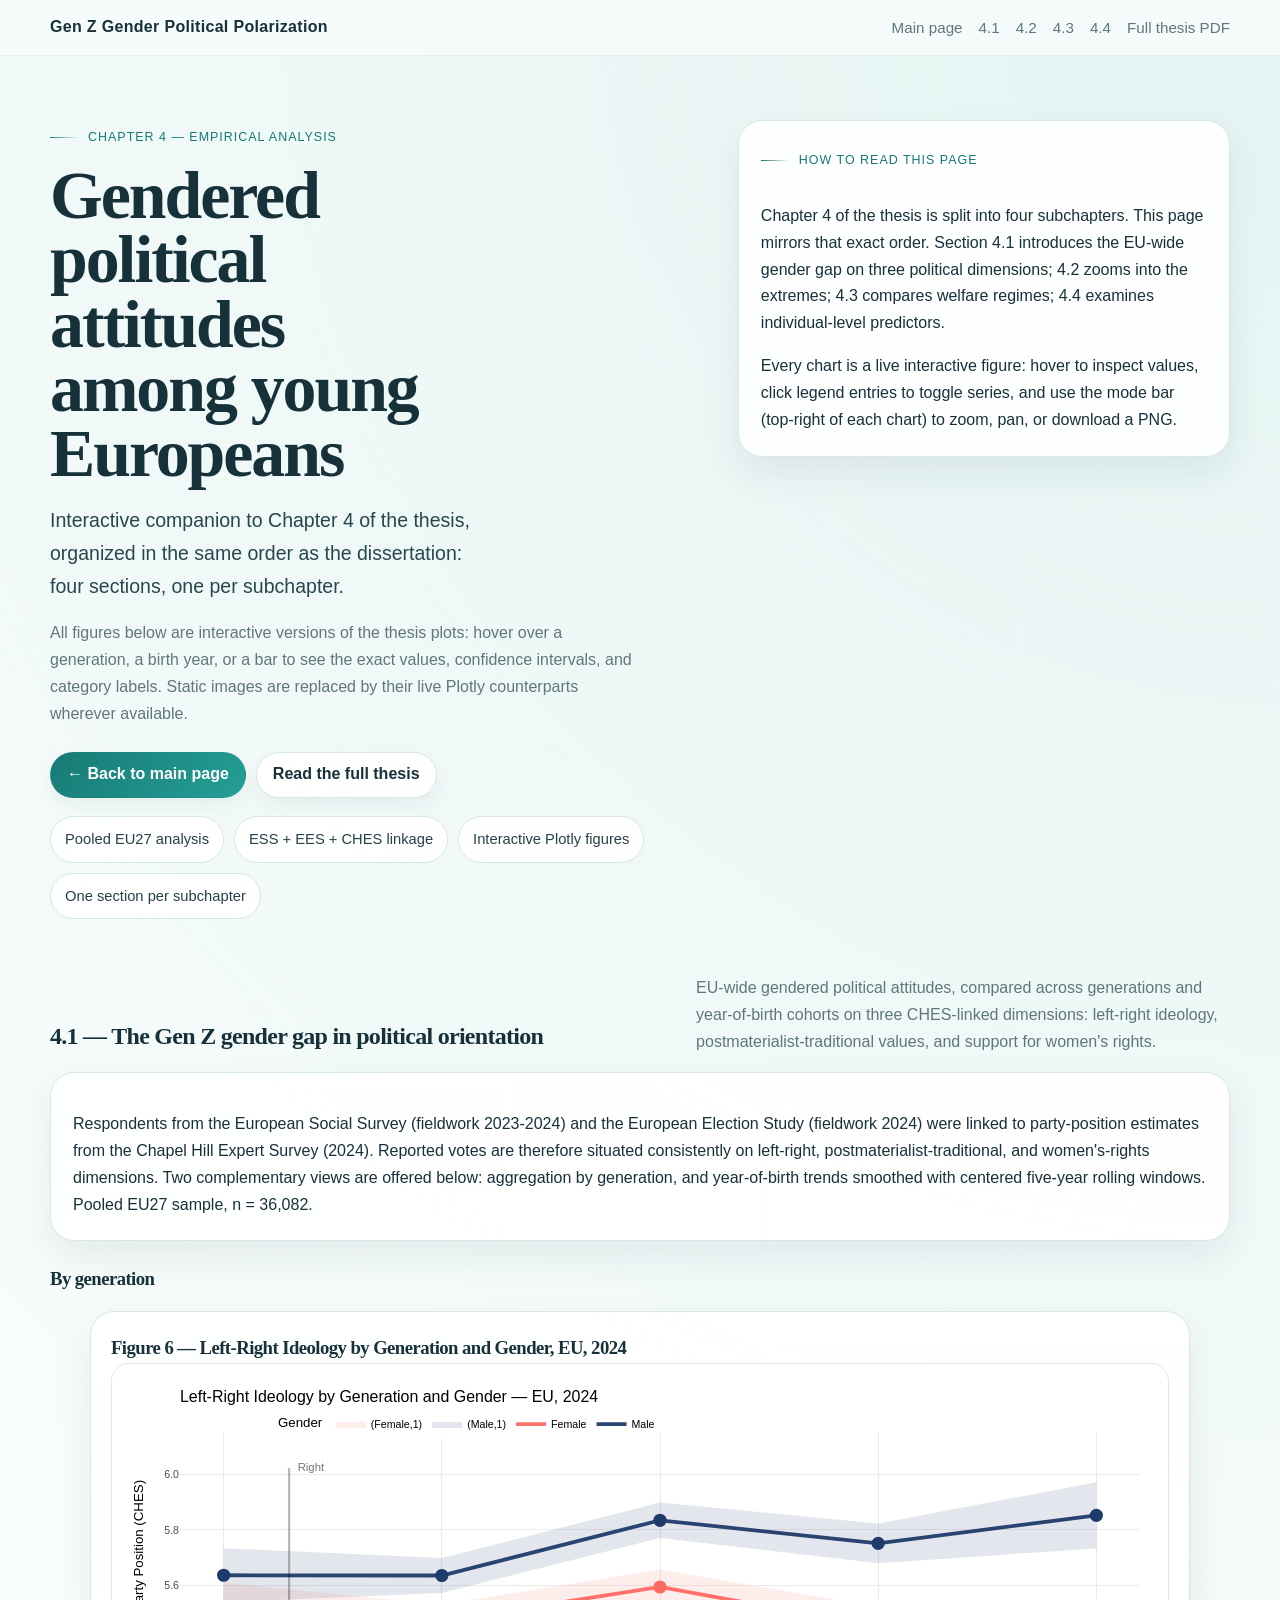
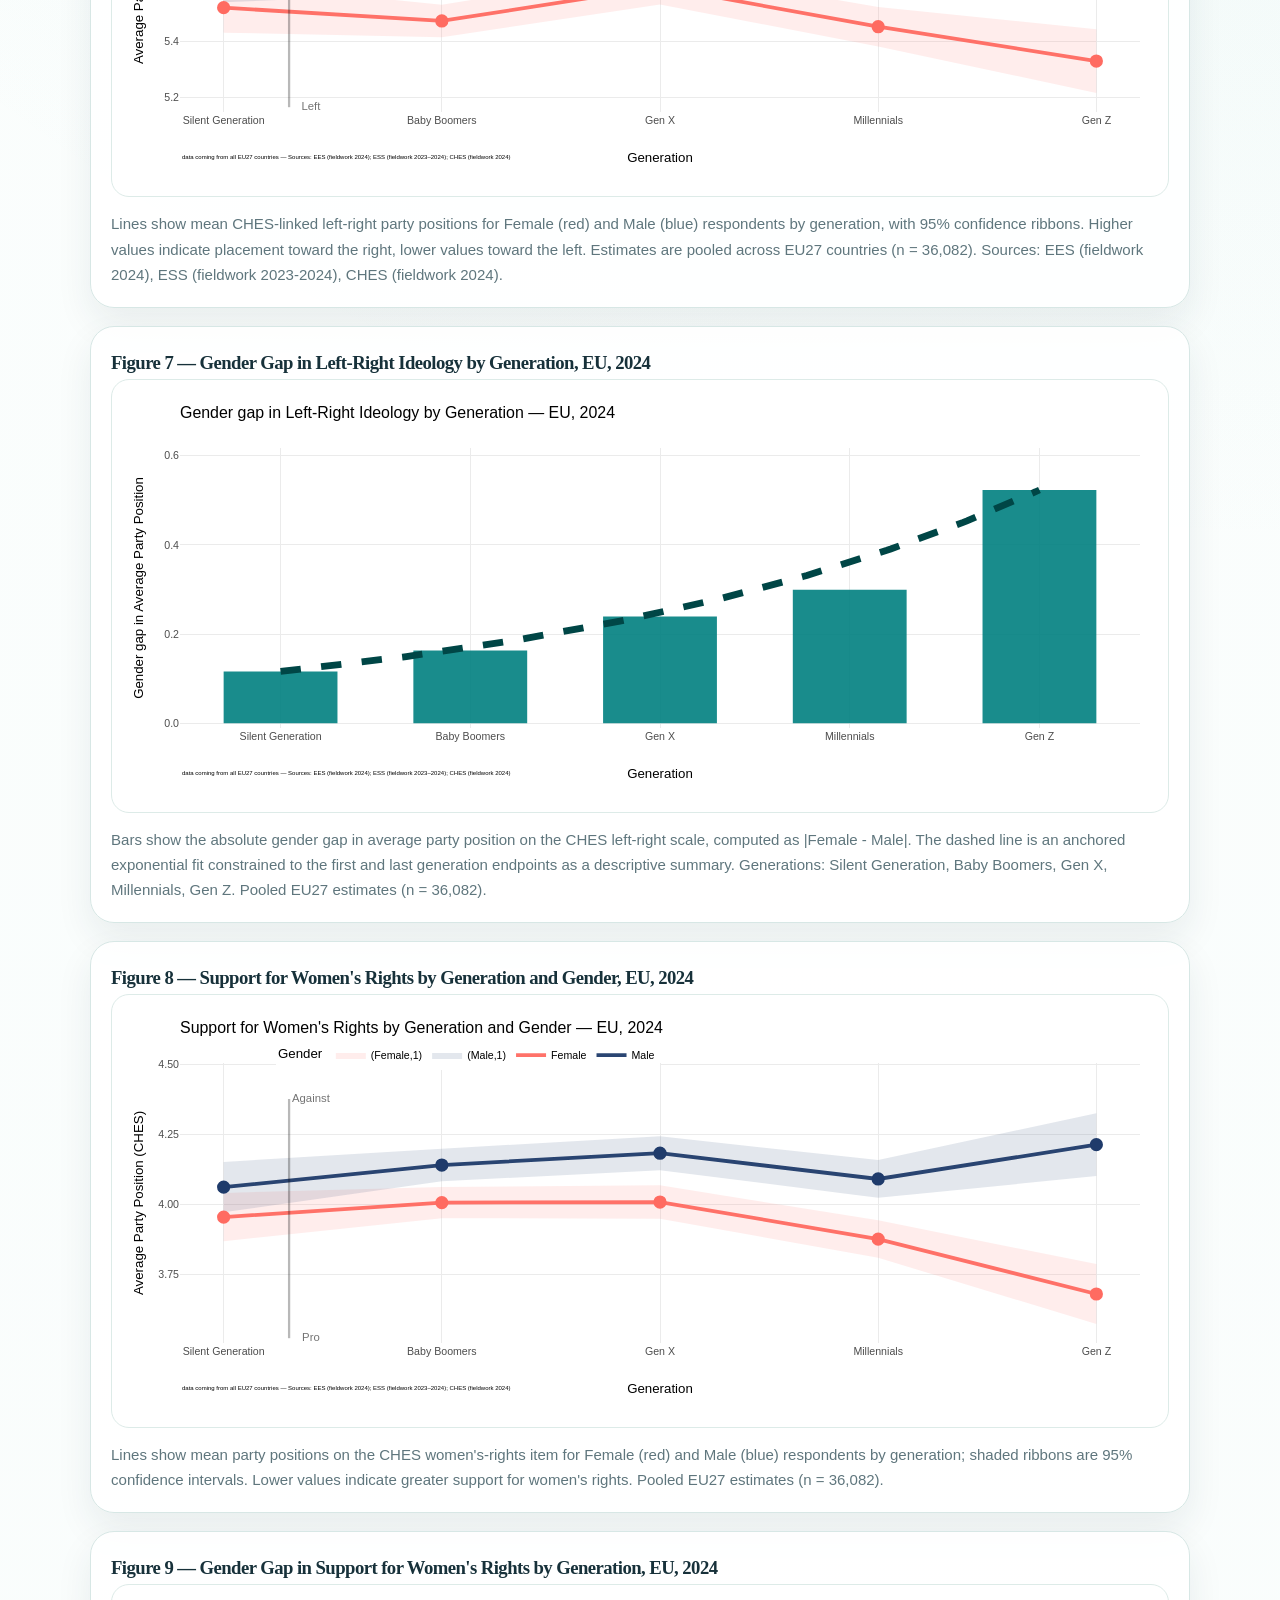
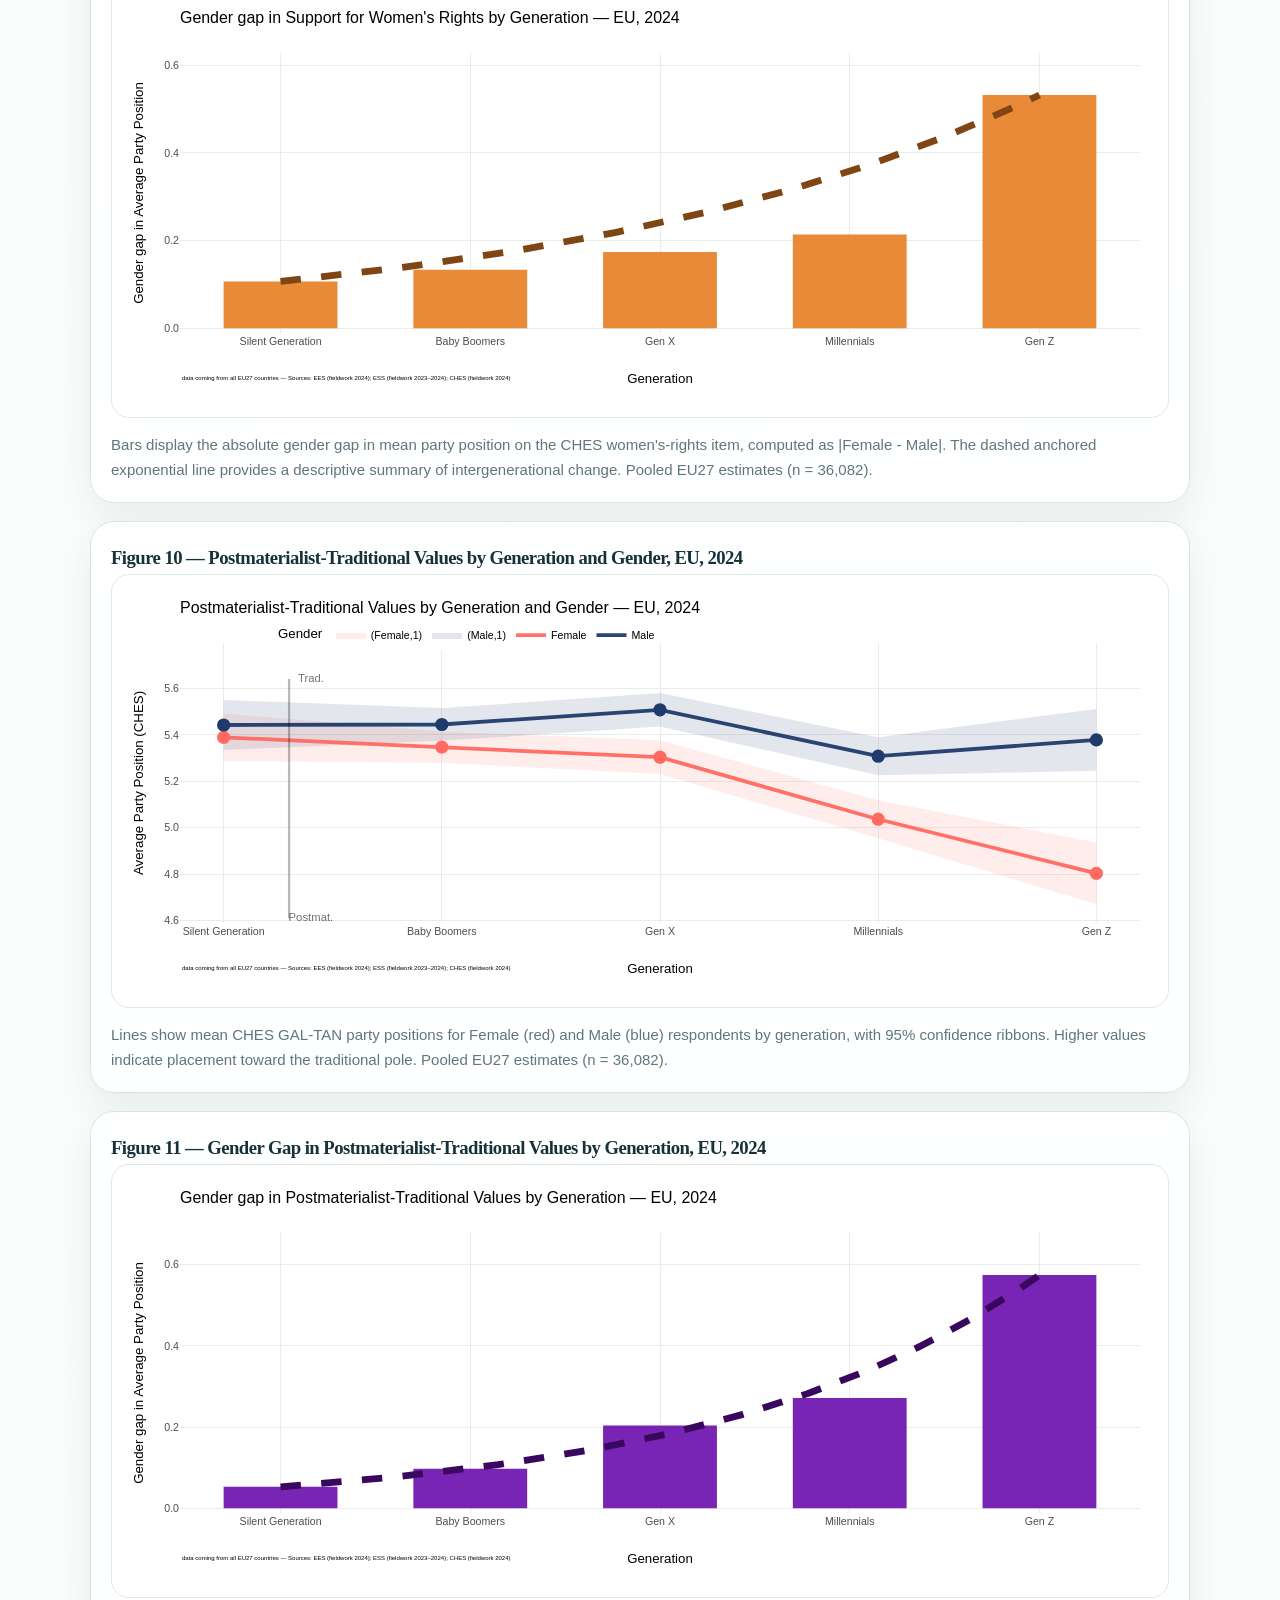
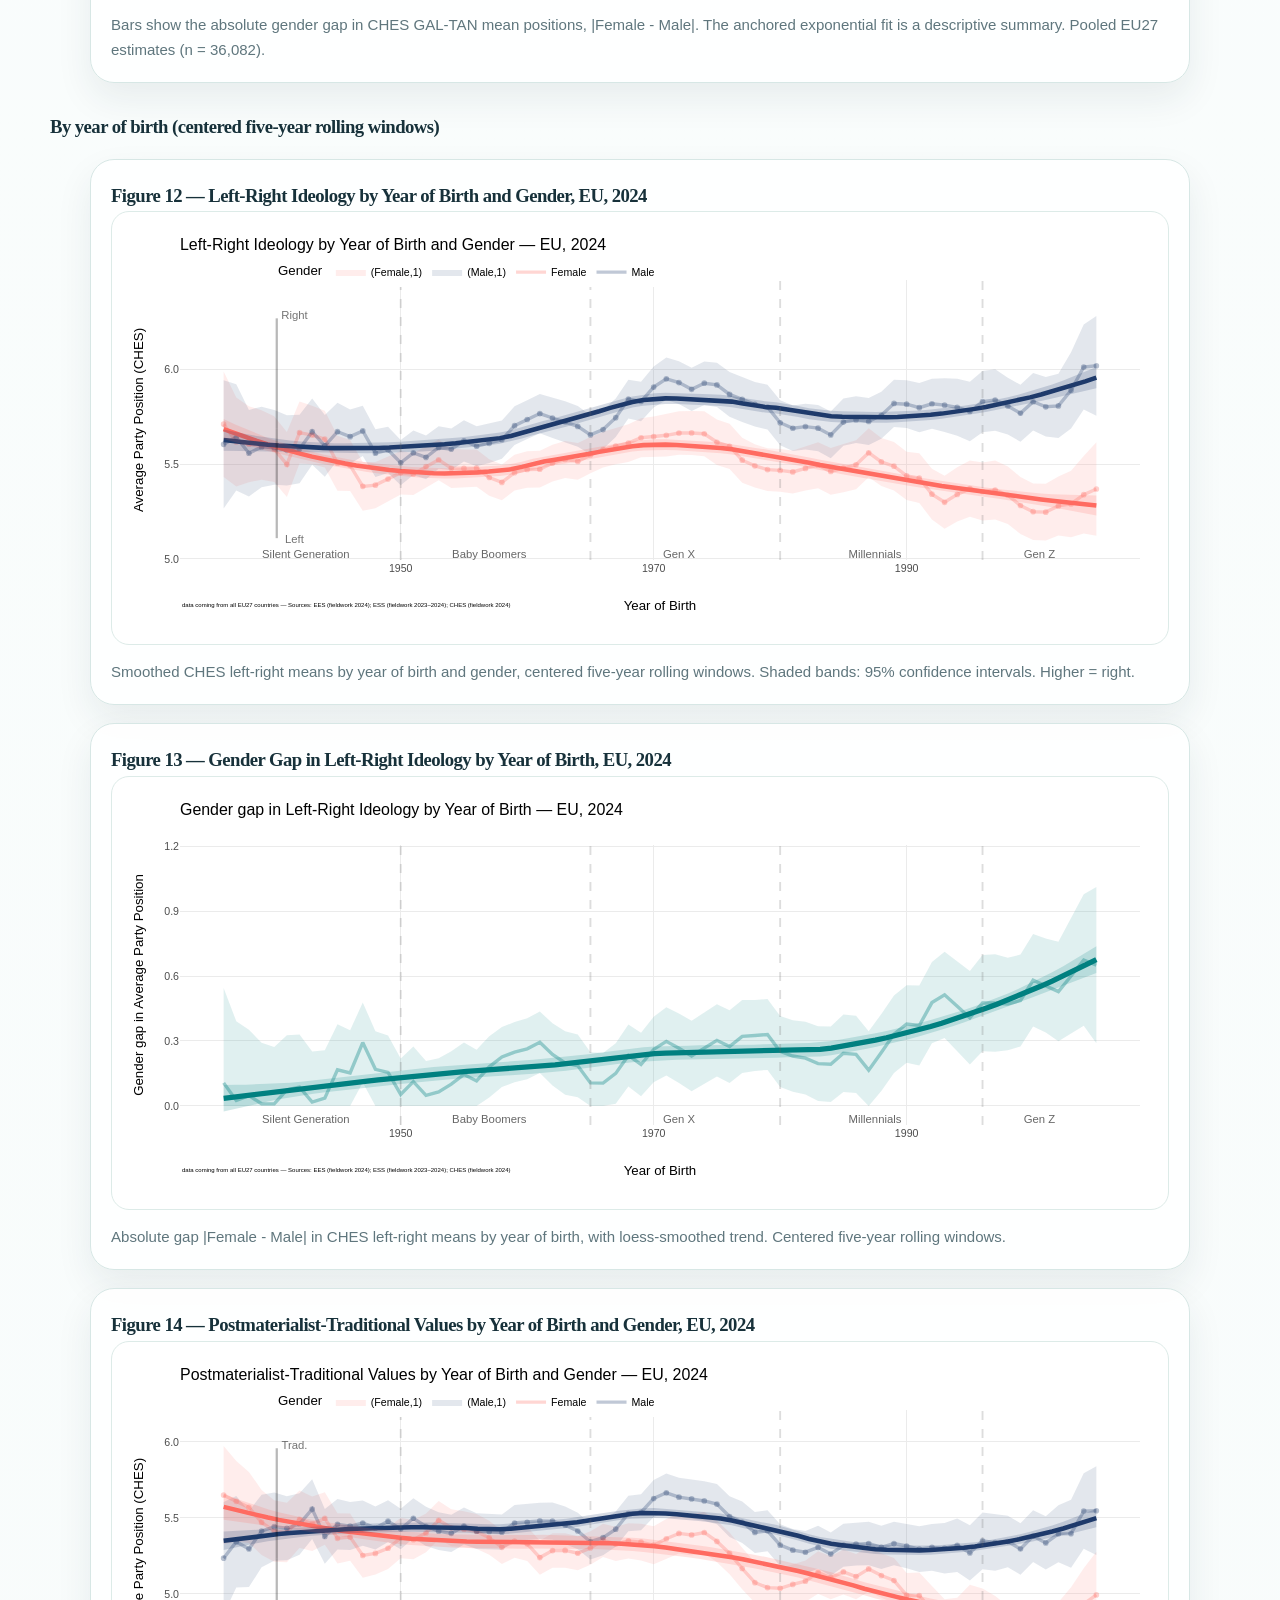
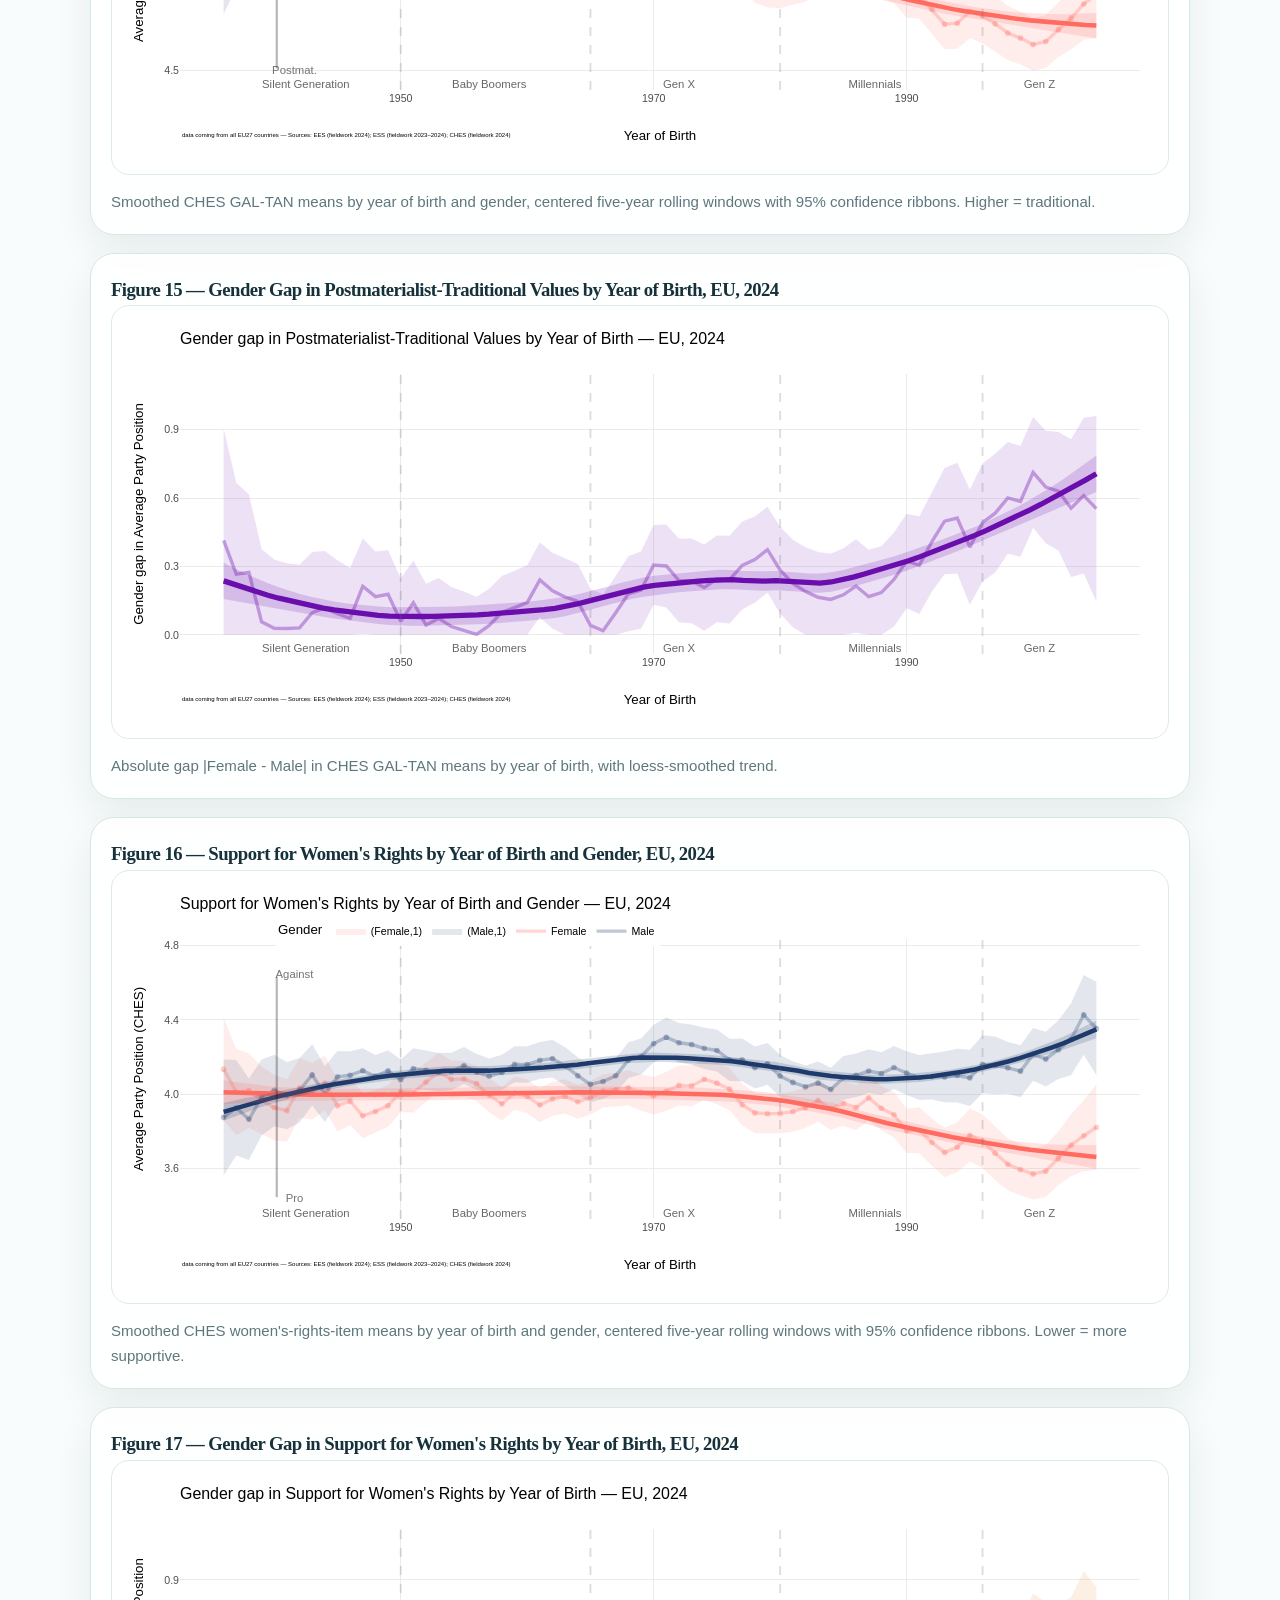
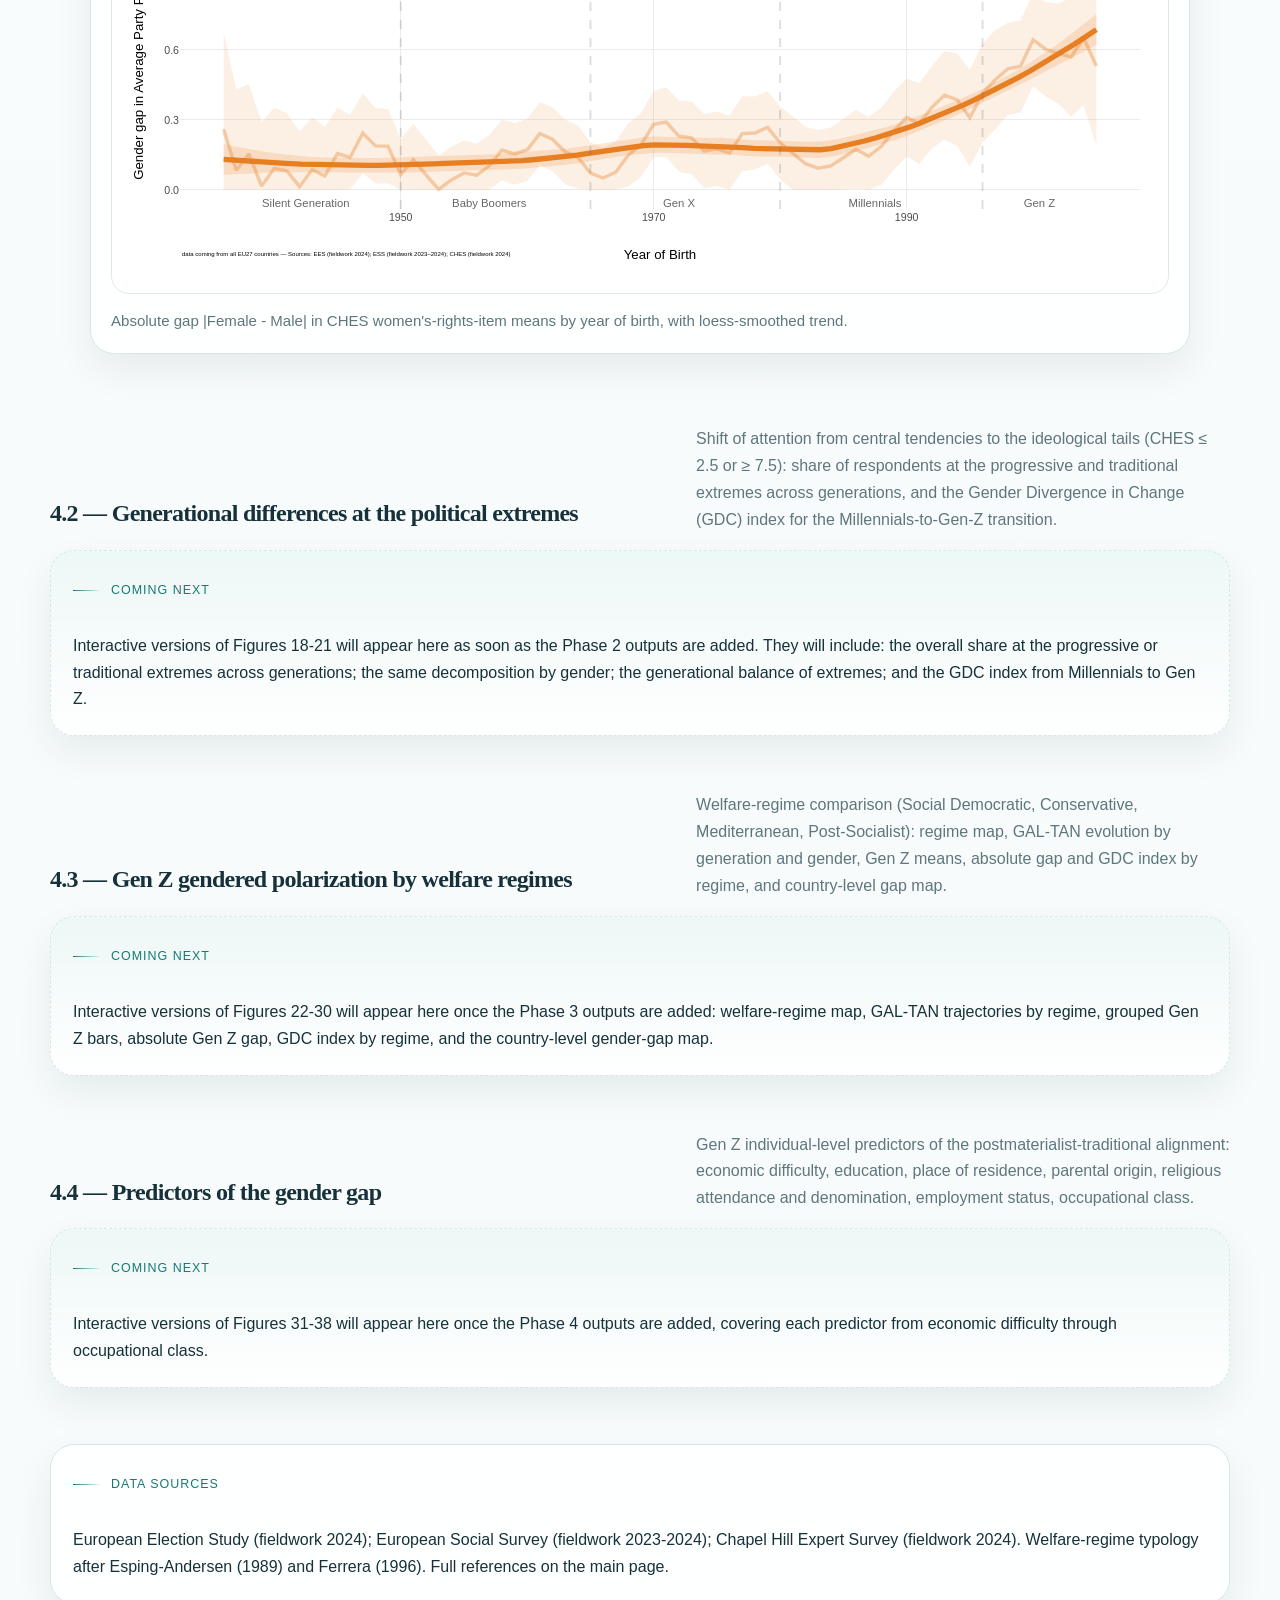
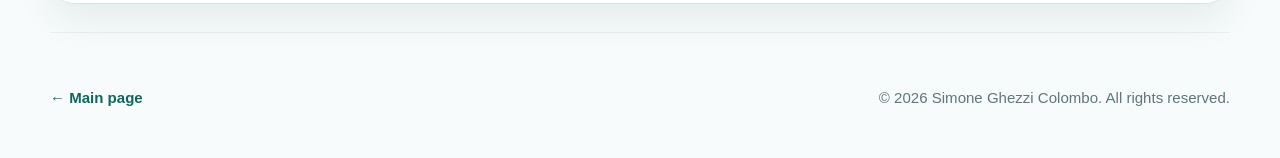
==== chapter-4.html @ 7f4efcfe "chapter-4: interactive Phase 1 (Figures 6-17) + link to main page + copyright footer Co-Authored-By:" ====
<!DOCTYPE html>
<html lang="en">
<head>
  <meta charset="UTF-8" />
  <meta name="viewport" content="width=device-width, initial-scale=1.0" />
  <title>Chapter 4 — Empirical Analysis | Gen Z Gender Political Polarization</title>
  <meta
    name="description"
    content="Chapter 4 of Simone Ghezzi Colombo's thesis: gendered political attitudes among young Europeans, with interactive figures."
  />
  <meta name="theme-color" content="#177a74" />
  <link rel="stylesheet" href="styles.css" />
</head>
<body>
  <header class="topbar">
    <div class="shell nav">
      <a class="brand" href="index.html">Gen Z Gender Political Polarization</a>
      <nav class="navlinks" aria-label="Primary">
        <a href="index.html">Main page</a>
        <a href="#sec-4-1">4.1</a>
        <a href="#sec-4-2">4.2</a>
        <a href="#sec-4-3">4.3</a>
        <a href="#sec-4-4">4.4</a>
        <a href="thesis.pdf" target="_blank" rel="noreferrer">Full thesis PDF</a>
      </nav>
    </div>
  </header>

  <main class="shell" id="top">
    <section class="hero">
      <div>
        <div class="eyebrow">Chapter 4 — Empirical analysis</div>
        <h1>Gendered political attitudes among young Europeans</h1>
        <p class="subtitle">
          Interactive companion to Chapter 4 of the thesis, organized in the same order as the dissertation: four sections, one per subchapter.
        </p>
        <p class="hero-copy">
          All figures below are interactive versions of the thesis plots: hover over a generation, a birth year, or a bar to see the exact values, confidence intervals, and category labels. Static images are replaced by their live Plotly counterparts wherever available.
        </p>
        <div class="actions">
          <a class="btn primary" href="index.html">&larr; Back to main page</a>
          <a class="btn" href="thesis.pdf" target="_blank" rel="noreferrer">Read the full thesis</a>
        </div>
        <div class="facts">
          <span class="fact">Pooled EU27 analysis</span>
          <span class="fact">ESS + EES + CHES linkage</span>
          <span class="fact">Interactive Plotly figures</span>
          <span class="fact">One section per subchapter</span>
        </div>
      </div>

      <aside class="card">
        <div class="eyebrow">How to read this page</div>
        <p>
          Chapter 4 of the thesis is split into four subchapters. This page mirrors that exact order. Section 4.1 introduces the EU-wide gender gap on three political dimensions; 4.2 zooms into the extremes; 4.3 compares welfare regimes; 4.4 examines individual-level predictors.
        </p>
        <p>
          Every chart is a live interactive figure: hover to inspect values, click legend entries to toggle series, and use the mode bar (top-right of each chart) to zoom, pan, or download a PNG.
        </p>
      </aside>
    </section>

    <!-- ========================================================= -->
    <!-- 4.1 The Gen Z gender gap in political orientation           -->
    <!-- ========================================================= -->
    <section id="sec-4-1">
      <div class="section-head">
        <h2>4.1 — The Gen Z gender gap in political orientation</h2>
        <p>
          EU-wide gendered political attitudes, compared across generations and year-of-birth cohorts on three CHES-linked dimensions: left-right ideology, postmaterialist-traditional values, and support for women's rights.
        </p>
      </div>

      <article class="card" style="margin-bottom: 18px;">
        <p>
          Respondents from the European Social Survey (fieldwork 2023-2024) and the European Election Study (fieldwork 2024) were linked to party-position estimates from the Chapel Hill Expert Survey (2024). Reported votes are therefore situated consistently on left-right, postmaterialist-traditional, and women's-rights dimensions. Two complementary views are offered below: aggregation by generation, and year-of-birth trends smoothed with centered five-year rolling windows. Pooled EU27 sample, n = 36,082.
        </p>
      </article>

      <h3 style="margin: 22px 0 10px;">By generation</h3>

      <figure class="figure-card">
        <h3>Figure 6 — Left-Right Ideology by Generation and Gender, EU, 2024</h3>
        <div class="figure-frame plot-frame" data-interactive data-src="data/interactive/phase1/fig06_lr_by_generation_gender.json">
          <div class="plot-target" role="img" aria-label="Left-Right ideology by generation and gender, EU 2024"></div>
          <div class="plot-status">Preparing interactive chart...</div>
        </div>
        <figcaption class="figure-caption">
          Lines show mean CHES-linked left-right party positions for Female (red) and Male (blue) respondents by generation, with 95% confidence ribbons. Higher values indicate placement toward the right, lower values toward the left. Estimates are pooled across EU27 countries (n = 36,082). Sources: EES (fieldwork 2024), ESS (fieldwork 2023-2024), CHES (fieldwork 2024).
        </figcaption>
      </figure>

      <figure class="figure-card" style="margin-top: 18px;">
        <h3>Figure 7 — Gender Gap in Left-Right Ideology by Generation, EU, 2024</h3>
        <div class="figure-frame plot-frame" data-interactive data-src="data/interactive/phase1/fig07_gap_lr_by_generation.json">
          <div class="plot-target" role="img" aria-label="Absolute gender gap in left-right ideology by generation, EU 2024"></div>
          <div class="plot-status">Preparing interactive chart...</div>
        </div>
        <figcaption class="figure-caption">
          Bars show the absolute gender gap in average party position on the CHES left-right scale, computed as |Female - Male|. The dashed line is an anchored exponential fit constrained to the first and last generation endpoints as a descriptive summary. Generations: Silent Generation, Baby Boomers, Gen X, Millennials, Gen Z. Pooled EU27 estimates (n = 36,082).
        </figcaption>
      </figure>

      <figure class="figure-card" style="margin-top: 18px;">
        <h3>Figure 8 — Support for Women's Rights by Generation and Gender, EU, 2024</h3>
        <div class="figure-frame plot-frame" data-interactive data-src="data/interactive/phase1/fig08_wr_by_generation_gender.json">
          <div class="plot-target" role="img" aria-label="Support for women's rights by generation and gender, EU 2024"></div>
          <div class="plot-status">Preparing interactive chart...</div>
        </div>
        <figcaption class="figure-caption">
          Lines show mean party positions on the CHES women's-rights item for Female (red) and Male (blue) respondents by generation; shaded ribbons are 95% confidence intervals. Lower values indicate greater support for women's rights. Pooled EU27 estimates (n = 36,082).
        </figcaption>
      </figure>

      <figure class="figure-card" style="margin-top: 18px;">
        <h3>Figure 9 — Gender Gap in Support for Women's Rights by Generation, EU, 2024</h3>
        <div class="figure-frame plot-frame" data-interactive data-src="data/interactive/phase1/fig09_gap_wr_by_generation.json">
          <div class="plot-target" role="img" aria-label="Absolute gender gap in support for women's rights by generation, EU 2024"></div>
          <div class="plot-status">Preparing interactive chart...</div>
        </div>
        <figcaption class="figure-caption">
          Bars display the absolute gender gap in mean party position on the CHES women's-rights item, computed as |Female - Male|. The dashed anchored exponential line provides a descriptive summary of intergenerational change. Pooled EU27 estimates (n = 36,082).
        </figcaption>
      </figure>

      <figure class="figure-card" style="margin-top: 18px;">
        <h3>Figure 10 — Postmaterialist-Traditional Values by Generation and Gender, EU, 2024</h3>
        <div class="figure-frame plot-frame" data-interactive data-src="data/interactive/phase1/fig10_galtan_by_generation_gender.json">
          <div class="plot-target" role="img" aria-label="Postmaterialist-traditional values by generation and gender, EU 2024"></div>
          <div class="plot-status">Preparing interactive chart...</div>
        </div>
        <figcaption class="figure-caption">
          Lines show mean CHES GAL-TAN party positions for Female (red) and Male (blue) respondents by generation, with 95% confidence ribbons. Higher values indicate placement toward the traditional pole. Pooled EU27 estimates (n = 36,082).
        </figcaption>
      </figure>

      <figure class="figure-card" style="margin-top: 18px;">
        <h3>Figure 11 — Gender Gap in Postmaterialist-Traditional Values by Generation, EU, 2024</h3>
        <div class="figure-frame plot-frame" data-interactive data-src="data/interactive/phase1/fig11_gap_galtan_by_generation.json">
          <div class="plot-target" role="img" aria-label="Absolute gender gap in postmaterialist-traditional values by generation, EU 2024"></div>
          <div class="plot-status">Preparing interactive chart...</div>
        </div>
        <figcaption class="figure-caption">
          Bars show the absolute gender gap in CHES GAL-TAN mean positions, |Female - Male|. The anchored exponential fit is a descriptive summary. Pooled EU27 estimates (n = 36,082).
        </figcaption>
      </figure>

      <h3 style="margin: 28px 0 10px;">By year of birth (centered five-year rolling windows)</h3>

      <figure class="figure-card">
        <h3>Figure 12 — Left-Right Ideology by Year of Birth and Gender, EU, 2024</h3>
        <div class="figure-frame plot-frame" data-interactive data-src="data/interactive/phase1/fig12_lr_by_year_gender.json">
          <div class="plot-target" role="img" aria-label="Left-right ideology by year of birth and gender, EU 2024"></div>
          <div class="plot-status">Preparing interactive chart...</div>
        </div>
        <figcaption class="figure-caption">
          Smoothed CHES left-right means by year of birth and gender, centered five-year rolling windows. Shaded bands: 95% confidence intervals. Higher = right.
        </figcaption>
      </figure>

      <figure class="figure-card" style="margin-top: 18px;">
        <h3>Figure 13 — Gender Gap in Left-Right Ideology by Year of Birth, EU, 2024</h3>
        <div class="figure-frame plot-frame" data-interactive data-src="data/interactive/phase1/fig13_gap_lr_by_year.json">
          <div class="plot-target" role="img" aria-label="Absolute gender gap in left-right ideology by year of birth, EU 2024"></div>
          <div class="plot-status">Preparing interactive chart...</div>
        </div>
        <figcaption class="figure-caption">
          Absolute gap |Female - Male| in CHES left-right means by year of birth, with loess-smoothed trend. Centered five-year rolling windows.
        </figcaption>
      </figure>

      <figure class="figure-card" style="margin-top: 18px;">
        <h3>Figure 14 — Postmaterialist-Traditional Values by Year of Birth and Gender, EU, 2024</h3>
        <div class="figure-frame plot-frame" data-interactive data-src="data/interactive/phase1/fig14_galtan_by_year_gender.json">
          <div class="plot-target" role="img" aria-label="Postmaterialist-traditional values by year of birth and gender, EU 2024"></div>
          <div class="plot-status">Preparing interactive chart...</div>
        </div>
        <figcaption class="figure-caption">
          Smoothed CHES GAL-TAN means by year of birth and gender, centered five-year rolling windows with 95% confidence ribbons. Higher = traditional.
        </figcaption>
      </figure>

      <figure class="figure-card" style="margin-top: 18px;">
        <h3>Figure 15 — Gender Gap in Postmaterialist-Traditional Values by Year of Birth, EU, 2024</h3>
        <div class="figure-frame plot-frame" data-interactive data-src="data/interactive/phase1/fig15_gap_galtan_by_year.json">
          <div class="plot-target" role="img" aria-label="Absolute gender gap in postmaterialist-traditional values by year of birth, EU 2024"></div>
          <div class="plot-status">Preparing interactive chart...</div>
        </div>
        <figcaption class="figure-caption">
          Absolute gap |Female - Male| in CHES GAL-TAN means by year of birth, with loess-smoothed trend.
        </figcaption>
      </figure>

      <figure class="figure-card" style="margin-top: 18px;">
        <h3>Figure 16 — Support for Women's Rights by Year of Birth and Gender, EU, 2024</h3>
        <div class="figure-frame plot-frame" data-interactive data-src="data/interactive/phase1/fig16_wr_by_year_gender.json">
          <div class="plot-target" role="img" aria-label="Support for women's rights by year of birth and gender, EU 2024"></div>
          <div class="plot-status">Preparing interactive chart...</div>
        </div>
        <figcaption class="figure-caption">
          Smoothed CHES women's-rights-item means by year of birth and gender, centered five-year rolling windows with 95% confidence ribbons. Lower = more supportive.
        </figcaption>
      </figure>

      <figure class="figure-card" style="margin-top: 18px;">
        <h3>Figure 17 — Gender Gap in Support for Women's Rights by Year of Birth, EU, 2024</h3>
        <div class="figure-frame plot-frame" data-interactive data-src="data/interactive/phase1/fig17_gap_wr_by_year.json">
          <div class="plot-target" role="img" aria-label="Absolute gender gap in support for women's rights by year of birth, EU 2024"></div>
          <div class="plot-status">Preparing interactive chart...</div>
        </div>
        <figcaption class="figure-caption">
          Absolute gap |Female - Male| in CHES women's-rights-item means by year of birth, with loess-smoothed trend.
        </figcaption>
      </figure>
    </section>

    <!-- ========================================================= -->
    <!-- 4.2 Generational differences at the political extremes      -->
    <!-- ========================================================= -->
    <section id="sec-4-2">
      <div class="section-head">
        <h2>4.2 — Generational differences at the political extremes</h2>
        <p>
          Shift of attention from central tendencies to the ideological tails (CHES &le; 2.5 or &ge; 7.5): share of respondents at the progressive and traditional extremes across generations, and the Gender Divergence in Change (GDC) index for the Millennials-to-Gen-Z transition.
        </p>
      </div>
      <article class="card placeholder-card">
        <div class="eyebrow">Coming next</div>
        <p>
          Interactive versions of Figures 18-21 will appear here as soon as the Phase 2 outputs are added. They will include: the overall share at the progressive or traditional extremes across generations; the same decomposition by gender; the generational balance of extremes; and the GDC index from Millennials to Gen Z.
        </p>
      </article>
    </section>

    <!-- ========================================================= -->
    <!-- 4.3 Gen Z gendered polarization by welfare regimes           -->
    <!-- ========================================================= -->
    <section id="sec-4-3">
      <div class="section-head">
        <h2>4.3 — Gen Z gendered polarization by welfare regimes</h2>
        <p>
          Welfare-regime comparison (Social Democratic, Conservative, Mediterranean, Post-Socialist): regime map, GAL-TAN evolution by generation and gender, Gen Z means, absolute gap and GDC index by regime, and country-level gap map.
        </p>
      </div>
      <article class="card placeholder-card">
        <div class="eyebrow">Coming next</div>
        <p>
          Interactive versions of Figures 22-30 will appear here once the Phase 3 outputs are added: welfare-regime map, GAL-TAN trajectories by regime, grouped Gen Z bars, absolute Gen Z gap, GDC index by regime, and the country-level gender-gap map.
        </p>
      </article>
    </section>

    <!-- ========================================================= -->
    <!-- 4.4 Predictors of the gender gap                             -->
    <!-- ========================================================= -->
    <section id="sec-4-4">
      <div class="section-head">
        <h2>4.4 — Predictors of the gender gap</h2>
        <p>
          Gen Z individual-level predictors of the postmaterialist-traditional alignment: economic difficulty, education, place of residence, parental origin, religious attendance and denomination, employment status, occupational class.
        </p>
      </div>
      <article class="card placeholder-card">
        <div class="eyebrow">Coming next</div>
        <p>
          Interactive versions of Figures 31-38 will appear here once the Phase 4 outputs are added, covering each predictor from economic difficulty through occupational class.
        </p>
      </article>
    </section>

    <section class="card" style="margin: 28px 0;">
      <div class="eyebrow">Data sources</div>
      <p>
        European Election Study (fieldwork 2024); European Social Survey (fieldwork 2023-2024); Chapel Hill Expert Survey (fieldwork 2024). Welfare-regime typology after Esping-Andersen (1989) and Ferrera (1996). Full references on the <a href="index.html#references">main page</a>.
      </p>
    </section>
  </main>

  <footer class="shell foot">
    <div class="foot-row">
      <a href="index.html" class="foot-link">&larr; Main page</a>
      <span class="copyright">&copy; <span id="foot-year">2025</span> Simone Ghezzi Colombo. All rights reserved.</span>
    </div>
  </footer>

  <script>
    document.getElementById("foot-year").textContent = new Date().getFullYear();
  </script>
  <script src="js/interactive.js"></script>
</body>
</html>
---- styles.css ----
:root {
  --bg: #f7fbfb;
  --surface: rgba(255, 255, 255, 0.92);
  --surface-soft: #eef7f6;
  --text: #17313a;
  --muted: #5f767d;
  --line: #d7e7e5;
  --teal: #177a74;
  --teal-strong: #11655f;
  --teal-soft: #dff3f0;
  --shadow: 0 16px 36px rgba(23, 49, 58, 0.08);
  --radius: 24px;
  --max: 1180px;
}

* {
  box-sizing: border-box;
}

html {
  scroll-behavior: smooth;
}

body {
  margin: 0;
  font-family: "Aptos", "Segoe UI", "Helvetica Neue", Arial, sans-serif;
  color: var(--text);
  line-height: 1.68;
  background:
    radial-gradient(circle at top right, rgba(58, 169, 162, 0.12), transparent 22%),
    linear-gradient(180deg, #fbfefd 0%, #f7fbfb 100%);
}

a {
  color: inherit;
  text-decoration: none;
}

img {
  display: block;
  max-width: 100%;
}

button {
  font: inherit;
}

.shell {
  width: min(var(--max), calc(100% - 28px));
  margin: 0 auto;
}

.topbar {
  position: sticky;
  top: 0;
  z-index: 20;
  background: rgba(247, 251, 251, 0.9);
  backdrop-filter: blur(14px);
  border-bottom: 1px solid rgba(23, 49, 58, 0.06);
}

.nav {
  display: flex;
  justify-content: space-between;
  align-items: center;
  gap: 18px;
  padding: 14px 0;
}

.brand {
  font-weight: 700;
  letter-spacing: 0.02em;
}

.navlinks {
  display: flex;
  flex-wrap: wrap;
  gap: 16px;
  color: var(--muted);
  font-size: 0.95rem;
}

.navlinks a:hover {
  color: var(--teal);
}

.hero {
  padding: 64px 0 28px;
  display: grid;
  grid-template-columns: minmax(0, 1.15fr) minmax(300px, 0.85fr);
  gap: 22px;
  align-items: start;
}

.eyebrow {
  display: inline-flex;
  align-items: center;
  gap: 10px;
  font-size: 0.78rem;
  letter-spacing: 0.08em;
  text-transform: uppercase;
  color: var(--teal);
  margin-bottom: 16px;
}

.eyebrow::before {
  content: "";
  width: 28px;
  height: 1px;
  background: linear-gradient(90deg, var(--teal), transparent);
}

h1,
h2,
h3 {
  margin: 0;
  font-family: "Iowan Old Style", "Palatino Linotype", "Book Antiqua", Palatino, Georgia, serif;
  letter-spacing: -0.03em;
}

h1 {
  font-size: clamp(2.7rem, 5.3vw, 4.8rem);
  line-height: 0.95;
  max-width: 11ch;
}

.subtitle {
  margin: 18px 0 0;
  max-width: 40ch;
  font-size: clamp(1.06rem, 1.9vw, 1.22rem);
  color: #27464d;
}

.hero-copy {
  margin-top: 18px;
  max-width: 66ch;
  color: var(--muted);
}

.actions,
.facts,
.regime-controls {
  display: flex;
  flex-wrap: wrap;
  gap: 10px;
}

.actions {
  margin-top: 24px;
}

.btn,
.fact,
.regime-button {
  border-radius: 999px;
  border: 1px solid var(--line);
  background: rgba(255, 255, 255, 0.92);
}

.btn {
  display: inline-flex;
  align-items: center;
  min-height: 46px;
  padding: 0 16px;
  font-weight: 600;
  box-shadow: 0 8px 18px rgba(23, 49, 58, 0.05);
}

.btn:hover {
  color: var(--teal);
  border-color: #b7d7d2;
}

.btn.primary {
  background: linear-gradient(135deg, var(--teal) 0%, #249f97 100%);
  border-color: transparent;
  color: #ffffff;
}

.btn.primary:hover {
  color: #ffffff;
}

.facts {
  margin-top: 18px;
}

.fact {
  padding: 10px 14px;
  color: #254249;
  font-size: 0.92rem;
}

.card,
.figure-card {
  border-radius: var(--radius);
  border: 1px solid var(--line);
  background: var(--surface);
  box-shadow: var(--shadow);
}

.card {
  padding: 22px;
}

.card p:last-child {
  margin-bottom: 0;
}

.lead-grid,
.two-col,
.figure-grid {
  display: grid;
  gap: 18px;
}

.lead-grid {
  grid-template-columns: minmax(0, 1.1fr) minmax(280px, 0.9fr);
}

main section {
  padding: 28px 0;
}

.section-head {
  display: flex;
  justify-content: space-between;
  gap: 18px;
  align-items: end;
  margin-bottom: 16px;
}

.section-head p {
  margin: 0;
  max-width: 60ch;
  color: var(--muted);
}

.takeaways {
  display: grid;
  grid-template-columns: repeat(3, minmax(0, 1fr));
  gap: 14px;
}

.takeaway {
  padding: 18px;
  border-radius: 20px;
  border: 1px solid var(--line);
  background: linear-gradient(180deg, #ffffff 0%, #f5fbfa 100%);
}

.takeaway strong {
  display: block;
  margin-bottom: 6px;
}

.regime-toolbar {
  padding: 16px 18px;
}

.toolbar-top {
  display: flex;
  justify-content: space-between;
  gap: 12px;
  align-items: center;
  flex-wrap: wrap;
  margin-bottom: 14px;
}

.toolbar-copy {
  color: var(--muted);
  font-size: 0.96rem;
}

.regime-button {
  padding: 10px 14px;
  color: #254249;
  font-weight: 600;
  cursor: pointer;
}

.regime-button.active {
  color: #ffffff;
  border-color: transparent;
  background: linear-gradient(135deg, var(--teal) 0%, #249f97 100%);
  box-shadow: 0 10px 20px rgba(23, 122, 116, 0.16);
}

.figure-grid {
  grid-template-columns: minmax(0, 1.12fr) minmax(280px, 0.88fr);
}

.figure-card {
  padding: 20px;
}

.figure-frame {
  overflow: hidden;
  border-radius: 18px;
  border: 1px solid #ddebe8;
  background: #ffffff;
}

.figure-frame img {
  width: 100%;
}

.figure-caption {
  margin-top: 14px;
  color: var(--muted);
  font-size: 0.94rem;
}

.figure-comment {
  margin-top: 10px;
  padding-top: 12px;
  border-top: 1px solid #e3efec;
  color: #315057;
}

.metrics {
  display: grid;
  grid-template-columns: repeat(2, minmax(0, 1fr));
  gap: 10px;
}

.metric {
  padding: 14px;
  border-radius: 18px;
  border: 1px solid var(--line);
  background: linear-gradient(180deg, #ffffff 0%, #f7fbfb 100%);
}

.metric span {
  display: block;
  margin-bottom: 6px;
  color: var(--muted);
  font-size: 0.77rem;
  text-transform: uppercase;
  letter-spacing: 0.06em;
}

.metric strong {
  font-size: 1.18rem;
  line-height: 1.2;
}

.callout {
  margin-top: 12px;
  padding: 16px 18px;
  border-radius: 18px;
  border: 1px solid #d3e8e4;
  background: linear-gradient(180deg, rgba(223, 243, 240, 0.84) 0%, rgba(255, 255, 255, 0.95) 100%);
}

.callout strong {
  display: block;
  margin-bottom: 6px;
}

.detail-list {
  display: grid;
  gap: 10px;
  margin-top: 12px;
}

.detail-list div {
  display: flex;
  justify-content: space-between;
  gap: 14px;
  padding-top: 10px;
  border-top: 1px solid #e2efec;
}

.detail-list div:first-child {
  padding-top: 0;
  border-top: 0;
}

.two-col {
  grid-template-columns: repeat(2, minmax(0, 1fr));
}

.references {
  display: grid;
  gap: 14px;
}

.references li {
  color: #27464d;
}

.references a {
  color: var(--teal-strong);
}

.references a:hover {
  text-decoration: underline;
}

.foot {
  padding: 28px 0 48px;
  color: var(--muted);
  font-size: 0.94rem;
  border-top: 1px solid rgba(23, 49, 58, 0.06);
  margin-top: 24px;
}

.foot-row {
  display: flex;
  justify-content: space-between;
  gap: 14px;
  flex-wrap: wrap;
  padding-top: 24px;
}

.foot-link {
  color: var(--teal-strong);
  font-weight: 600;
}

.foot-link:hover {
  text-decoration: underline;
}

.copyright {
  color: var(--muted);
}

.plot-frame {
  padding: 8px 8px 4px;
  min-height: 420px;
  position: relative;
}

.plot-target {
  width: 100%;
  min-height: 420px;
}

.plot-status {
  position: absolute;
  inset: 0;
  display: flex;
  align-items: center;
  justify-content: center;
  color: var(--muted);
  font-size: 0.96rem;
  padding: 20px;
  text-align: center;
  pointer-events: none;
  background: rgba(255, 255, 255, 0.6);
}

.plot-status--error {
  color: #a33;
  background: rgba(255, 236, 236, 0.85);
  pointer-events: auto;
}

.placeholder-card {
  border-style: dashed;
  background: linear-gradient(180deg, rgba(223, 243, 240, 0.42) 0%, rgba(255, 255, 255, 0.9) 100%);
}

@media (max-width: 700px) {
  .plot-frame,
  .plot-target {
    min-height: 360px;
  }
}

@media (max-width: 980px) {
  .hero,
  .lead-grid,
  .figure-grid,
  .takeaways,
  .two-col {
    grid-template-columns: 1fr;
  }
}

@media (max-width: 700px) {
  .shell {
    width: min(var(--max), calc(100% - 18px));
  }

  .nav {
    flex-direction: column;
    align-items: start;
  }

  .metrics {
    grid-template-columns: 1fr;
  }

  .detail-list div {
    flex-direction: column;
    gap: 4px;
  }
}
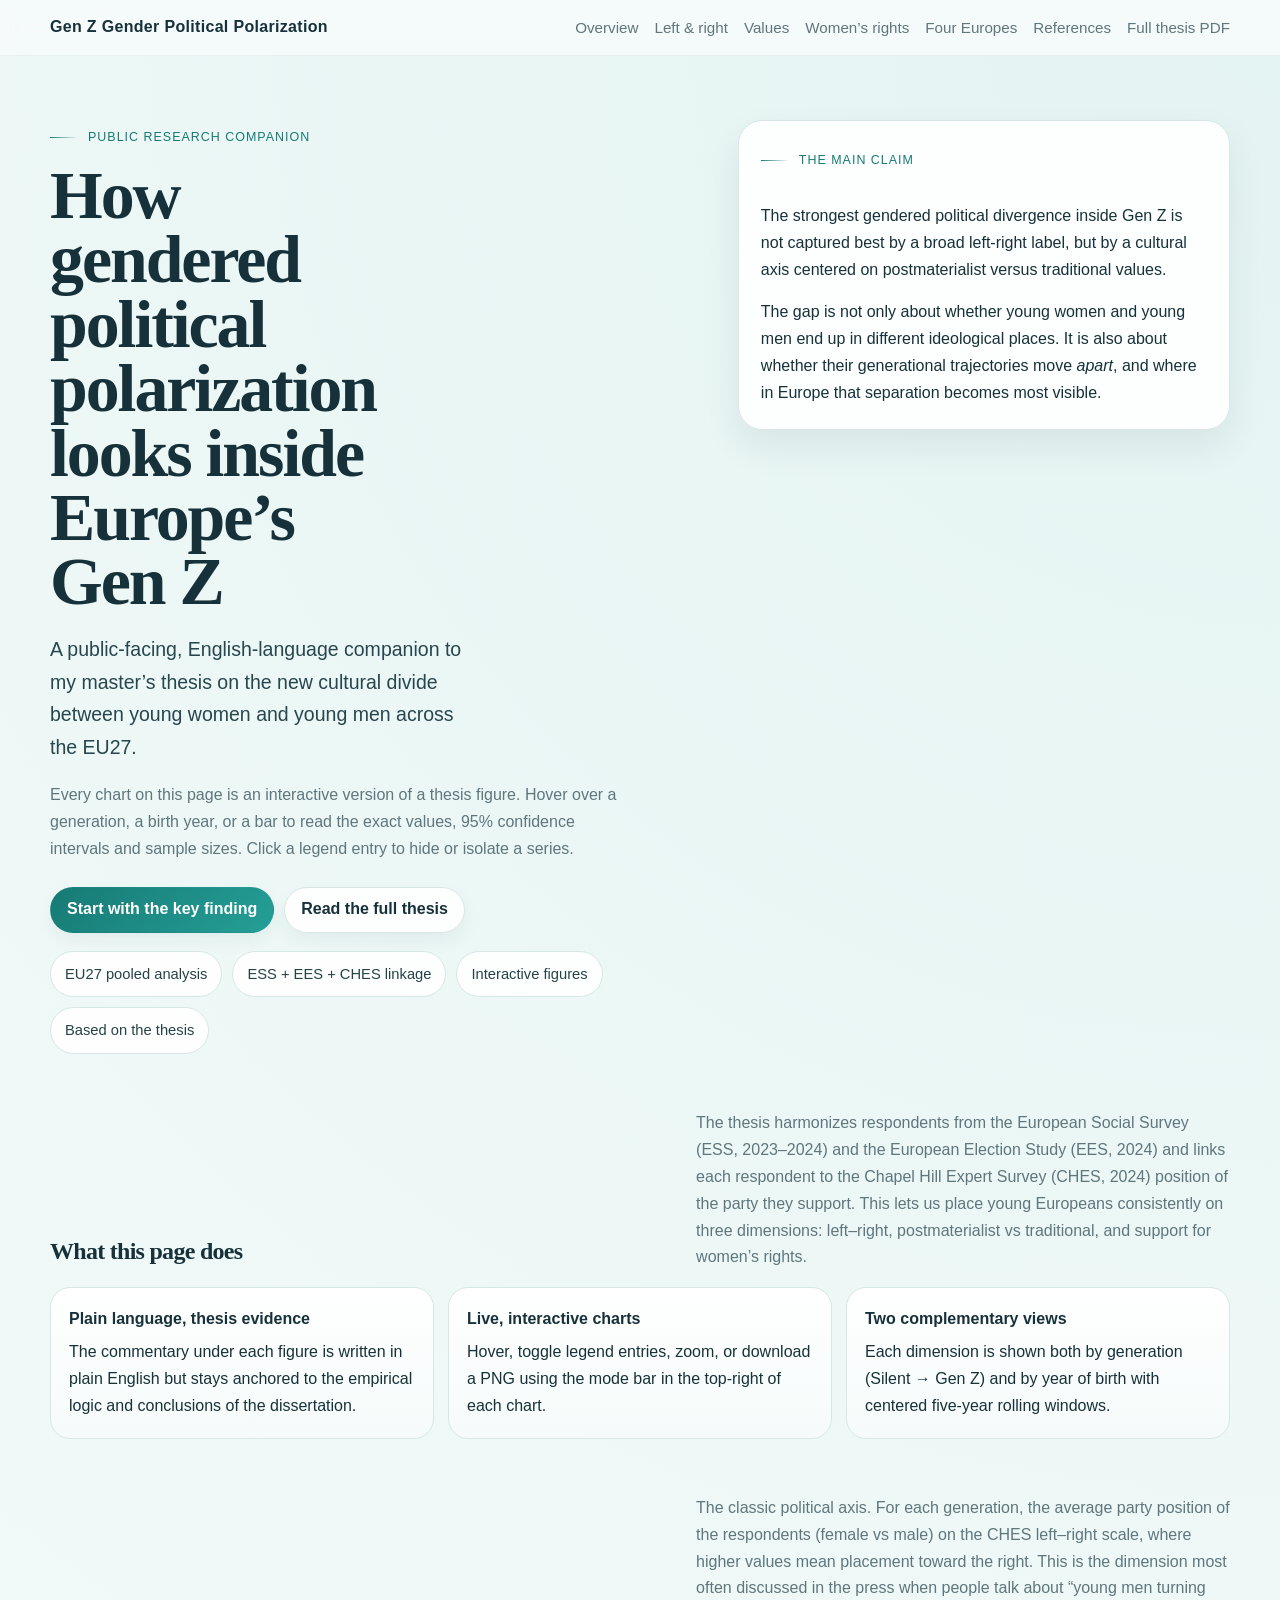
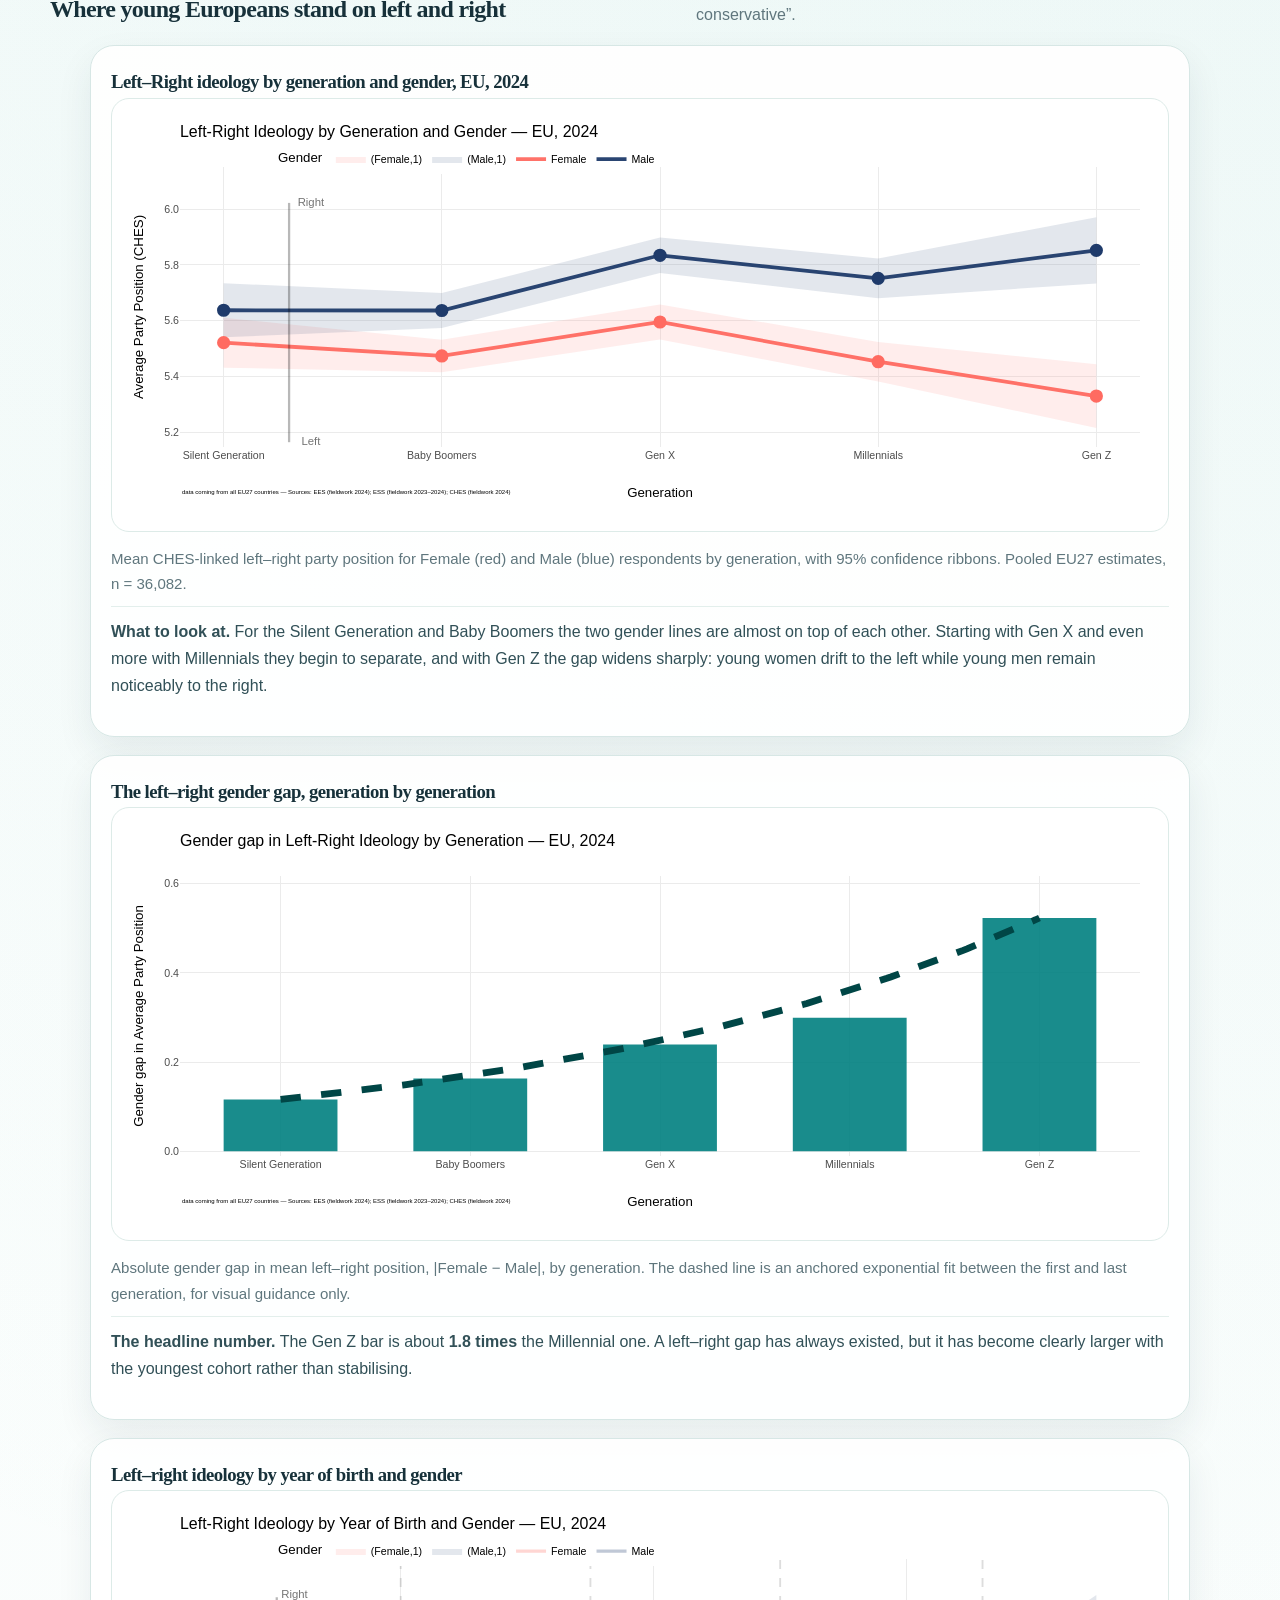
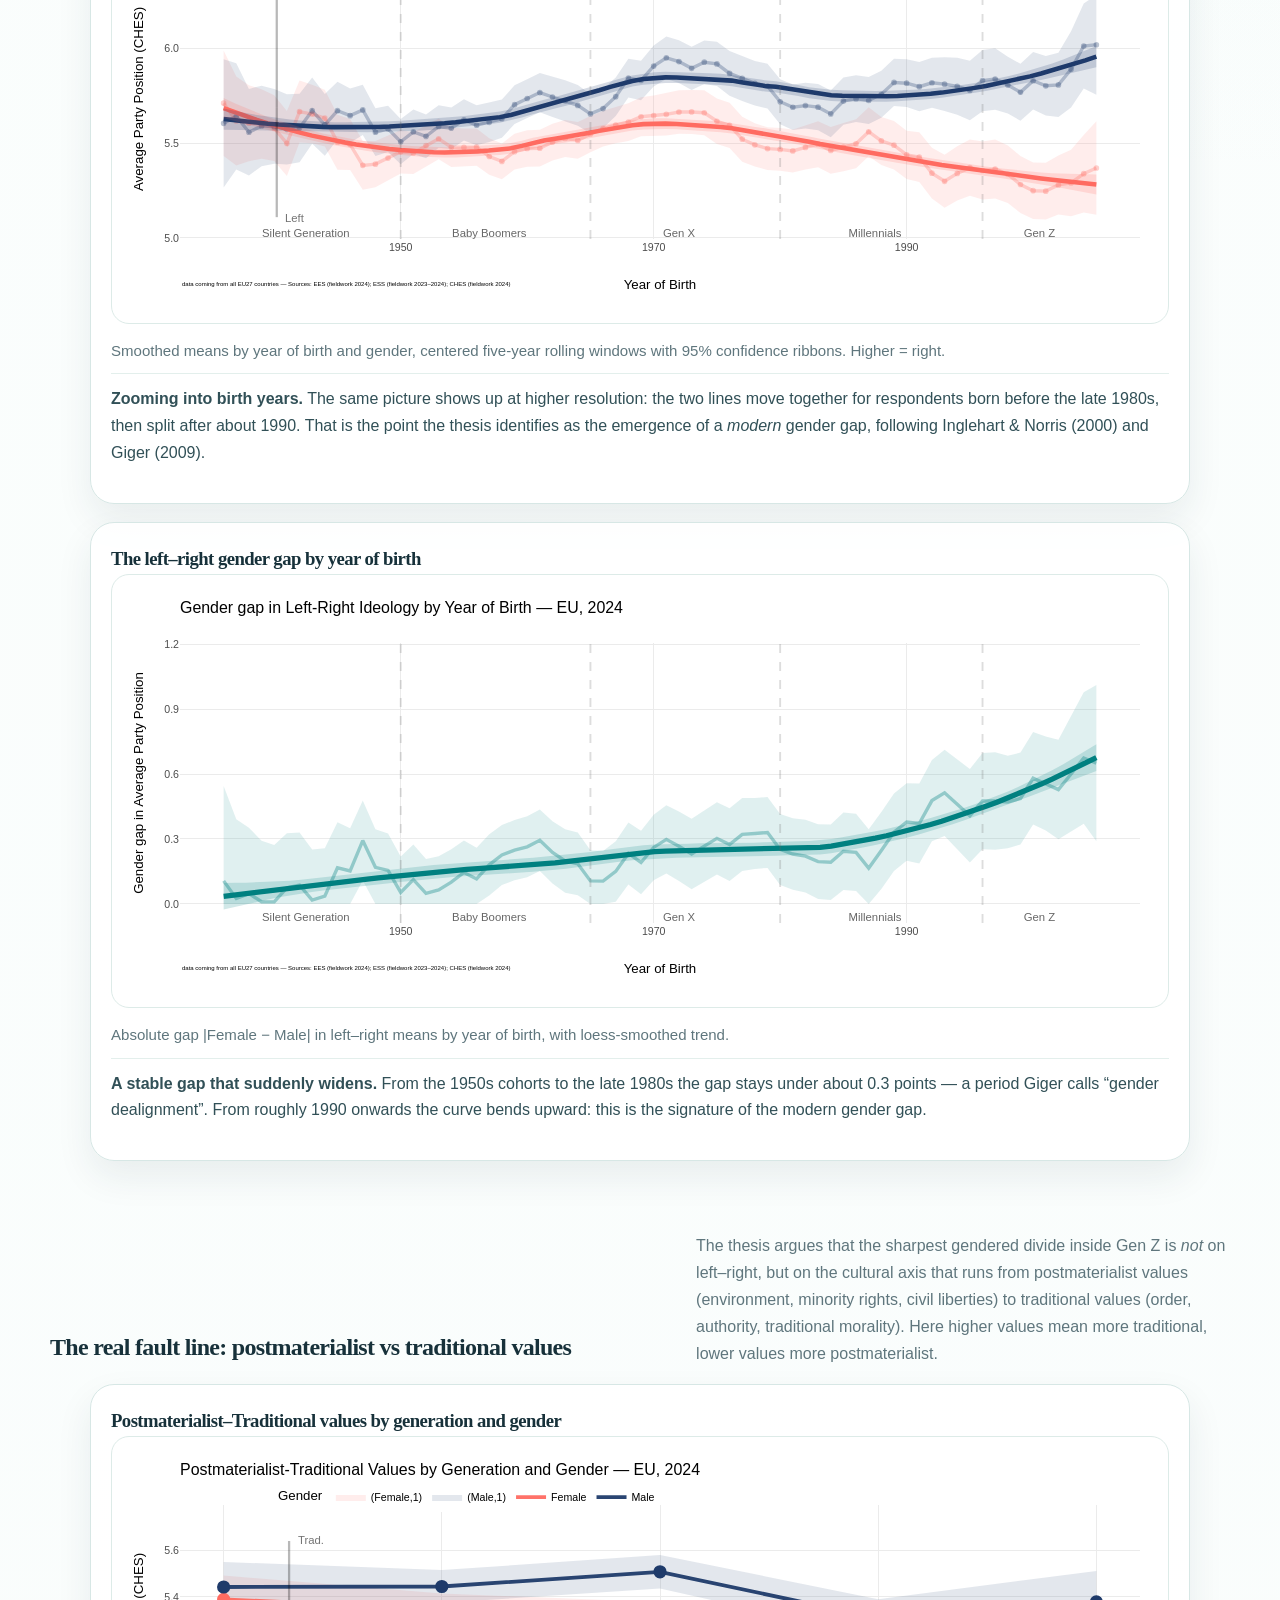
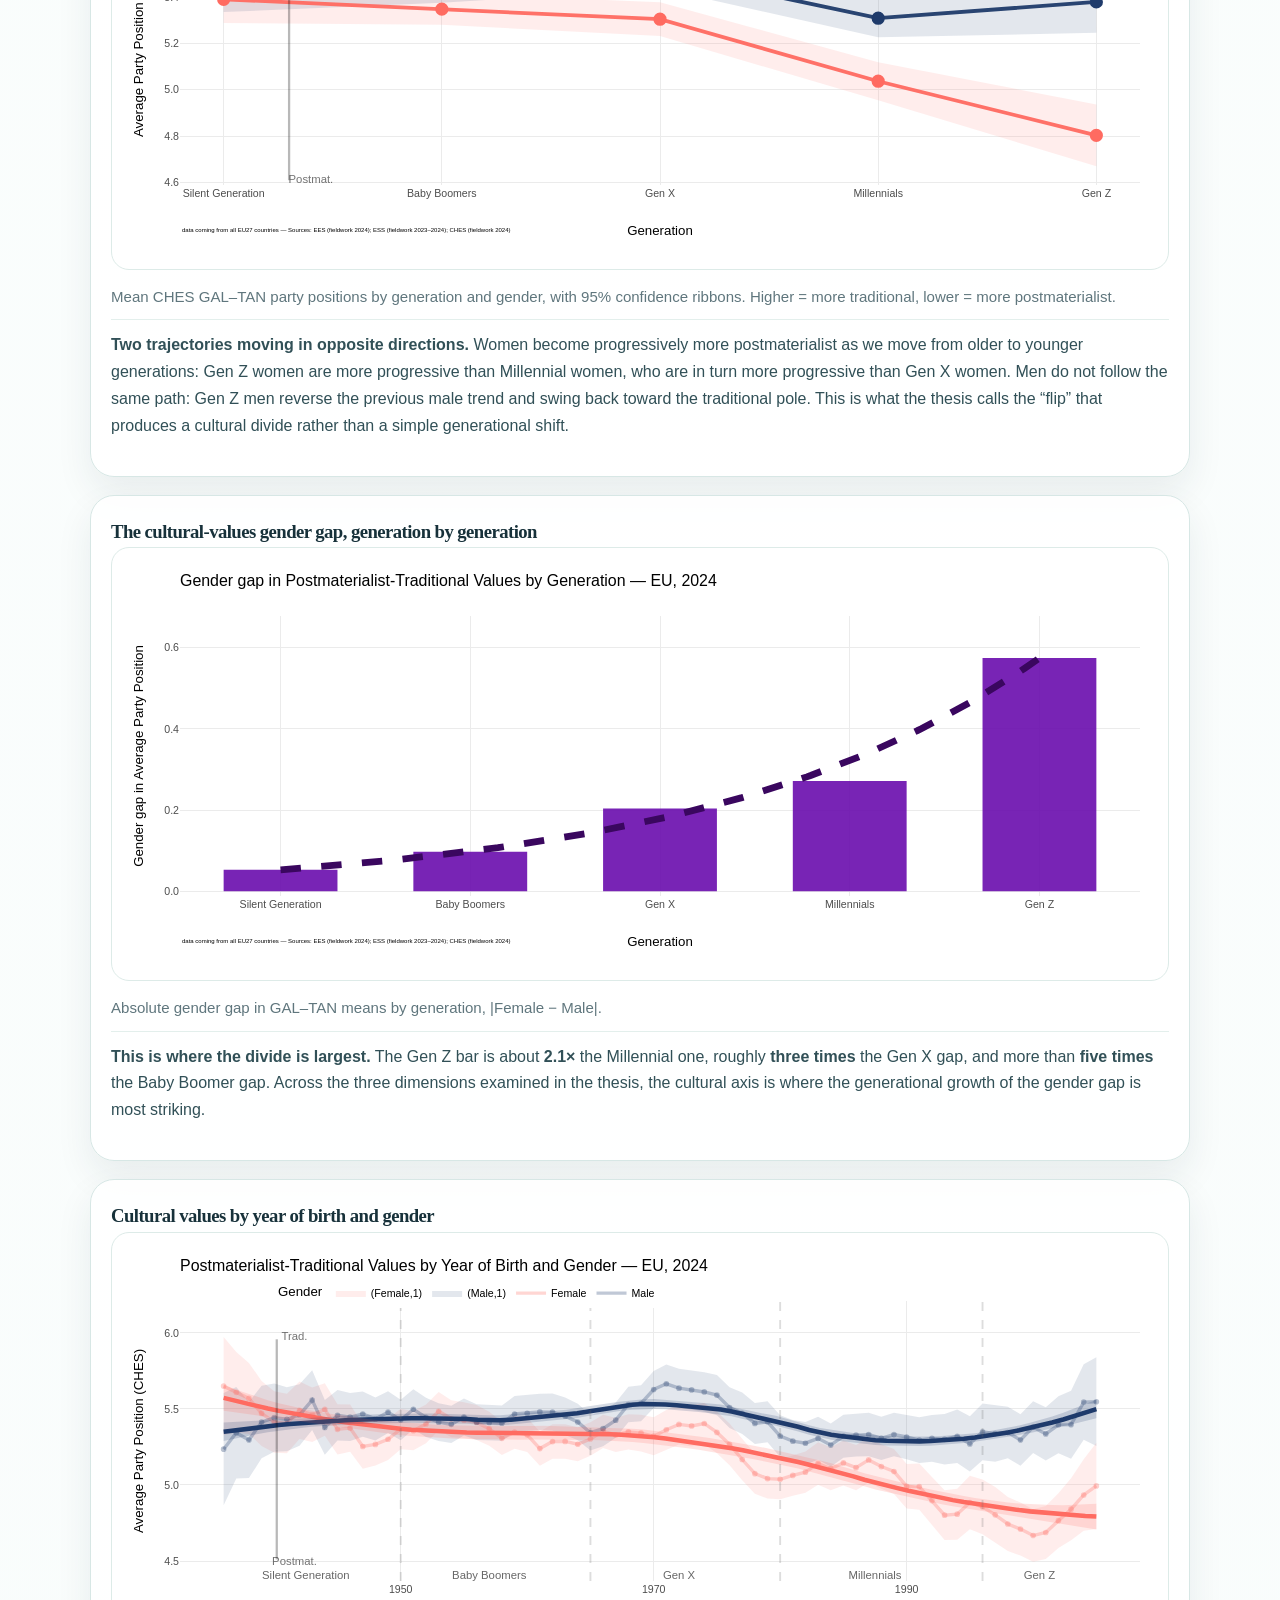
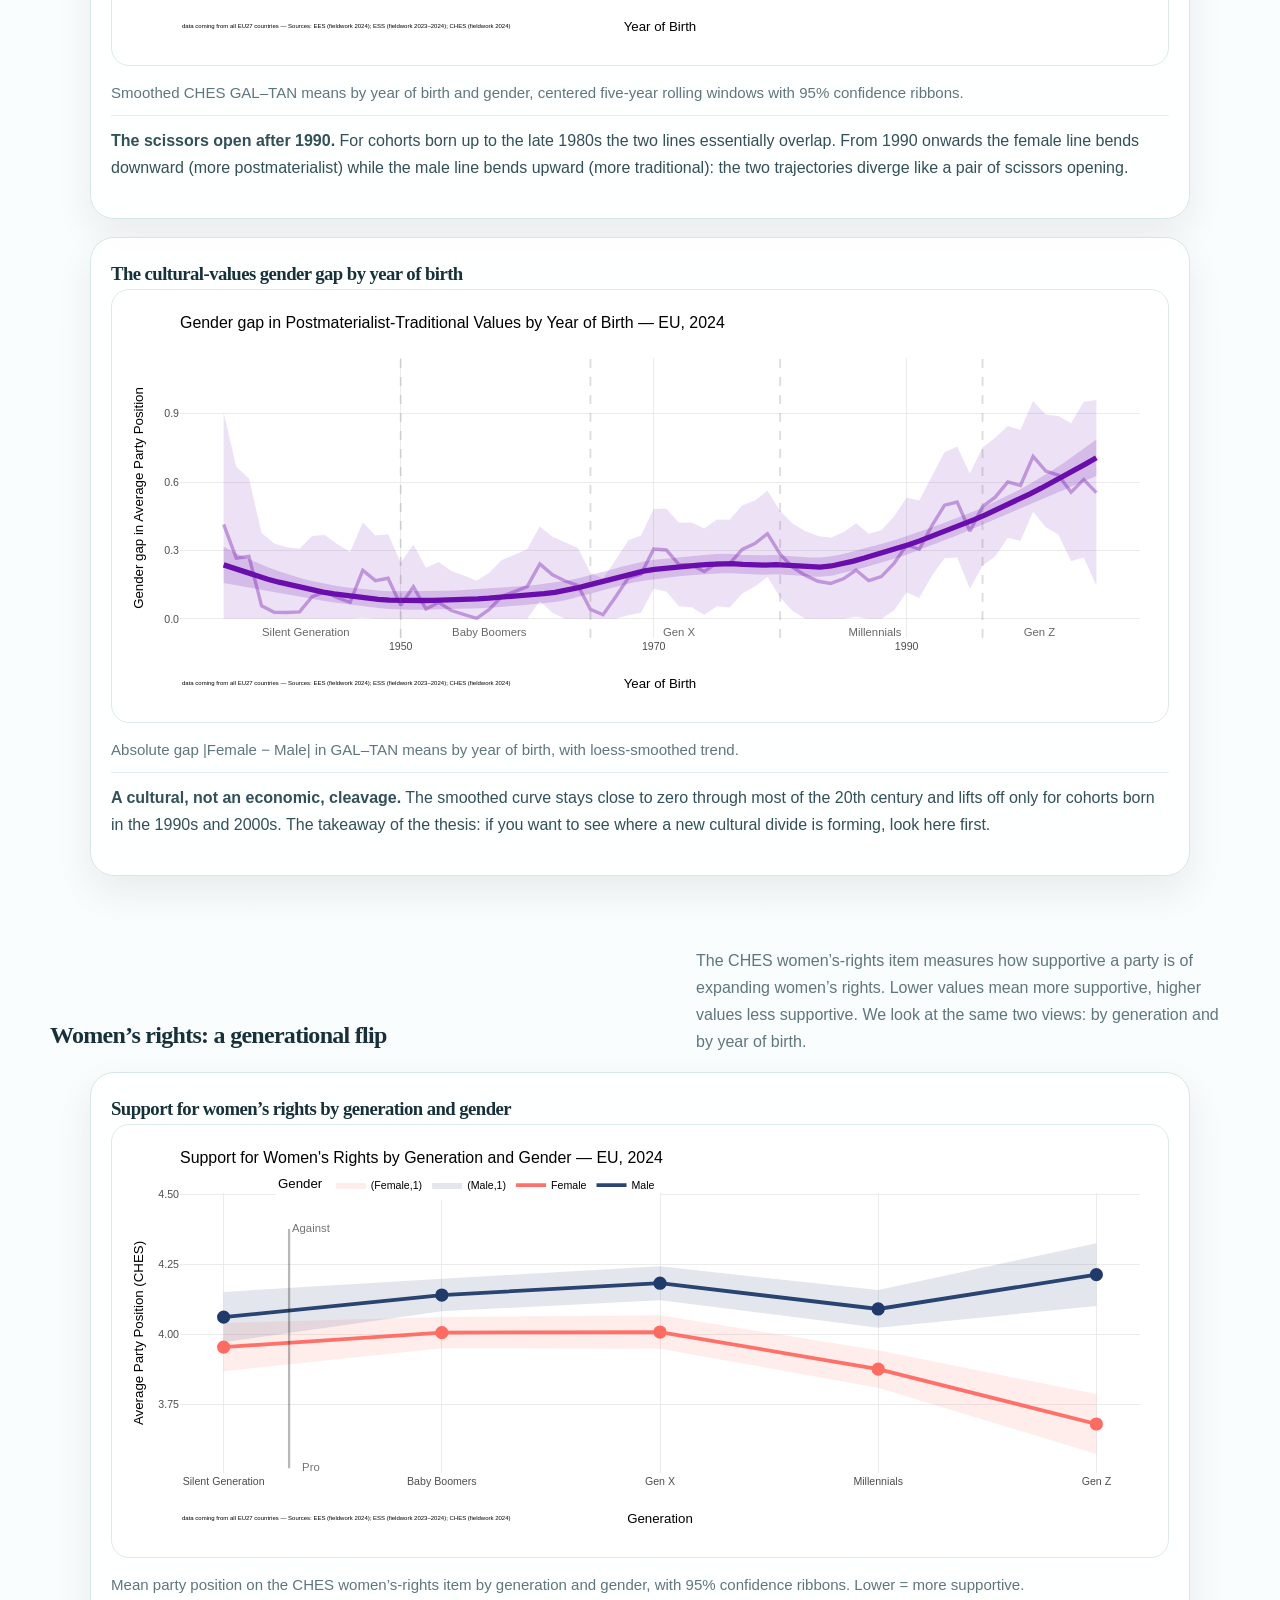
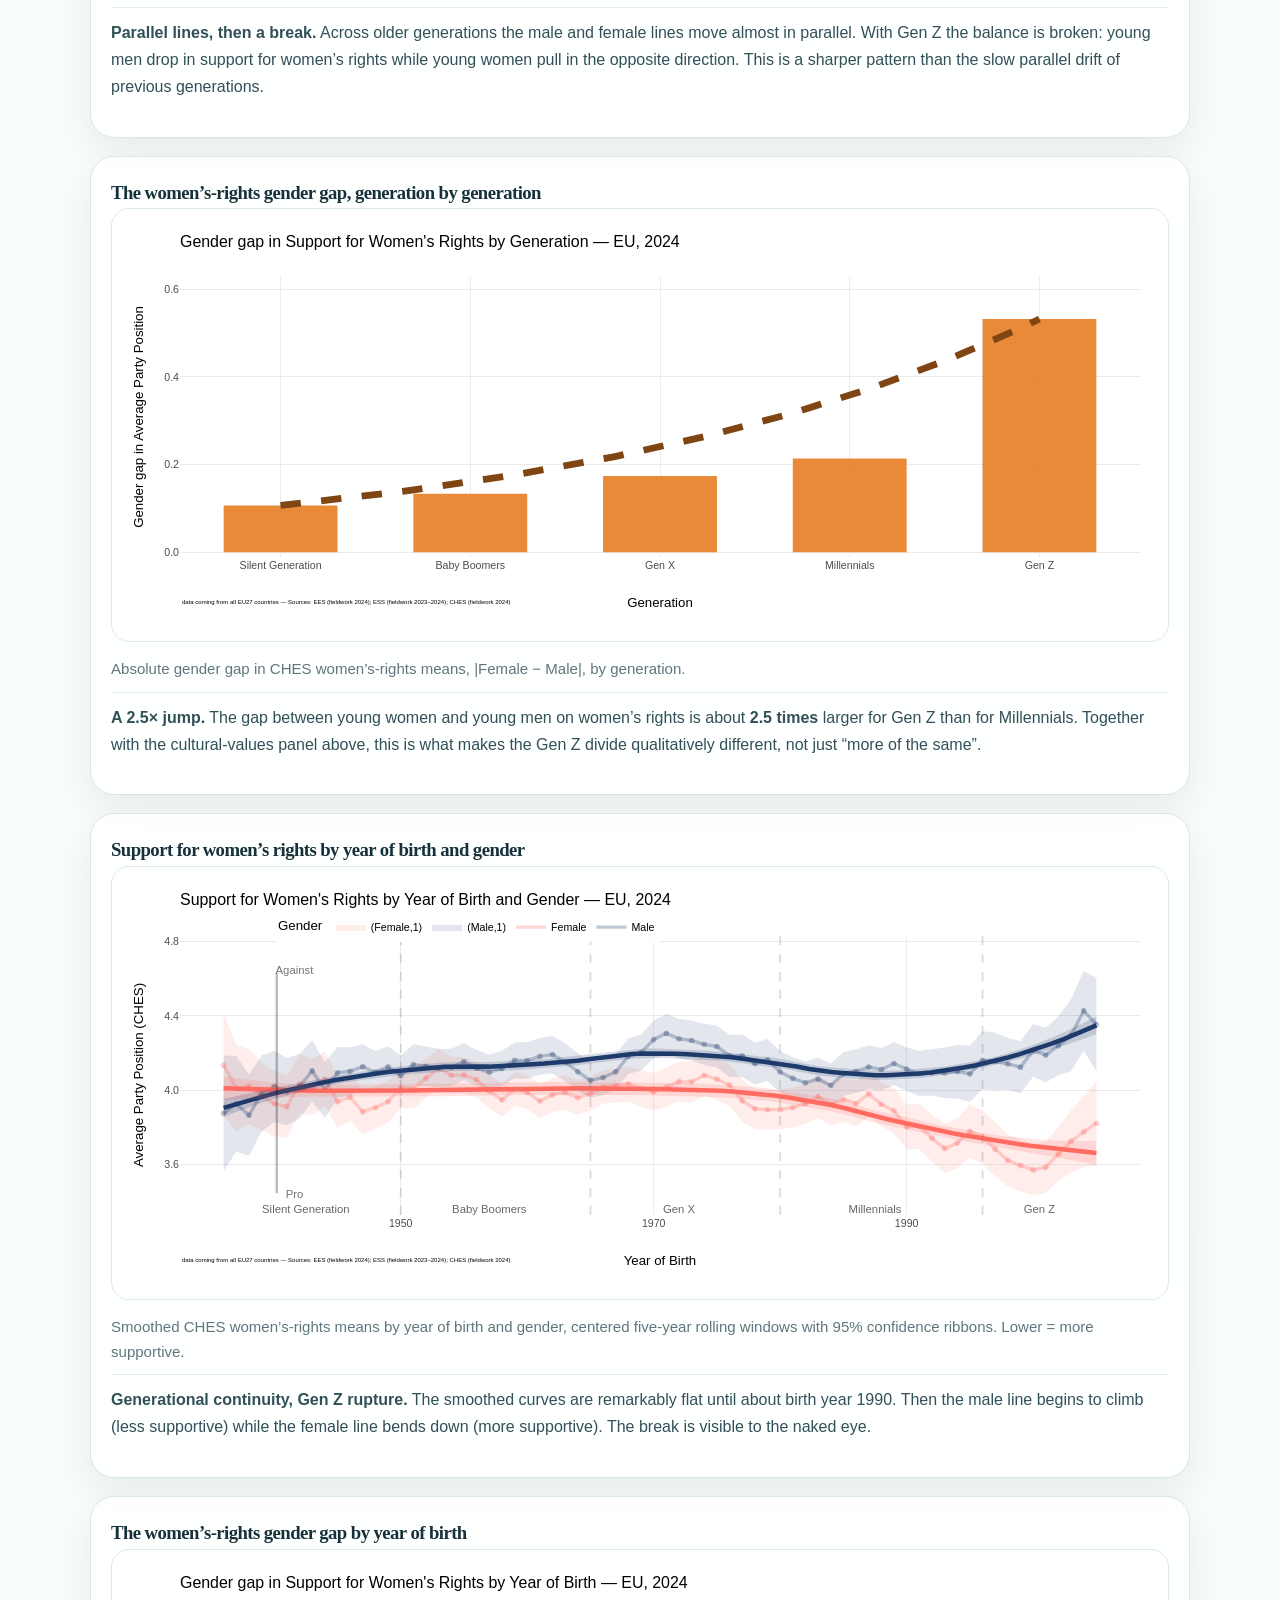
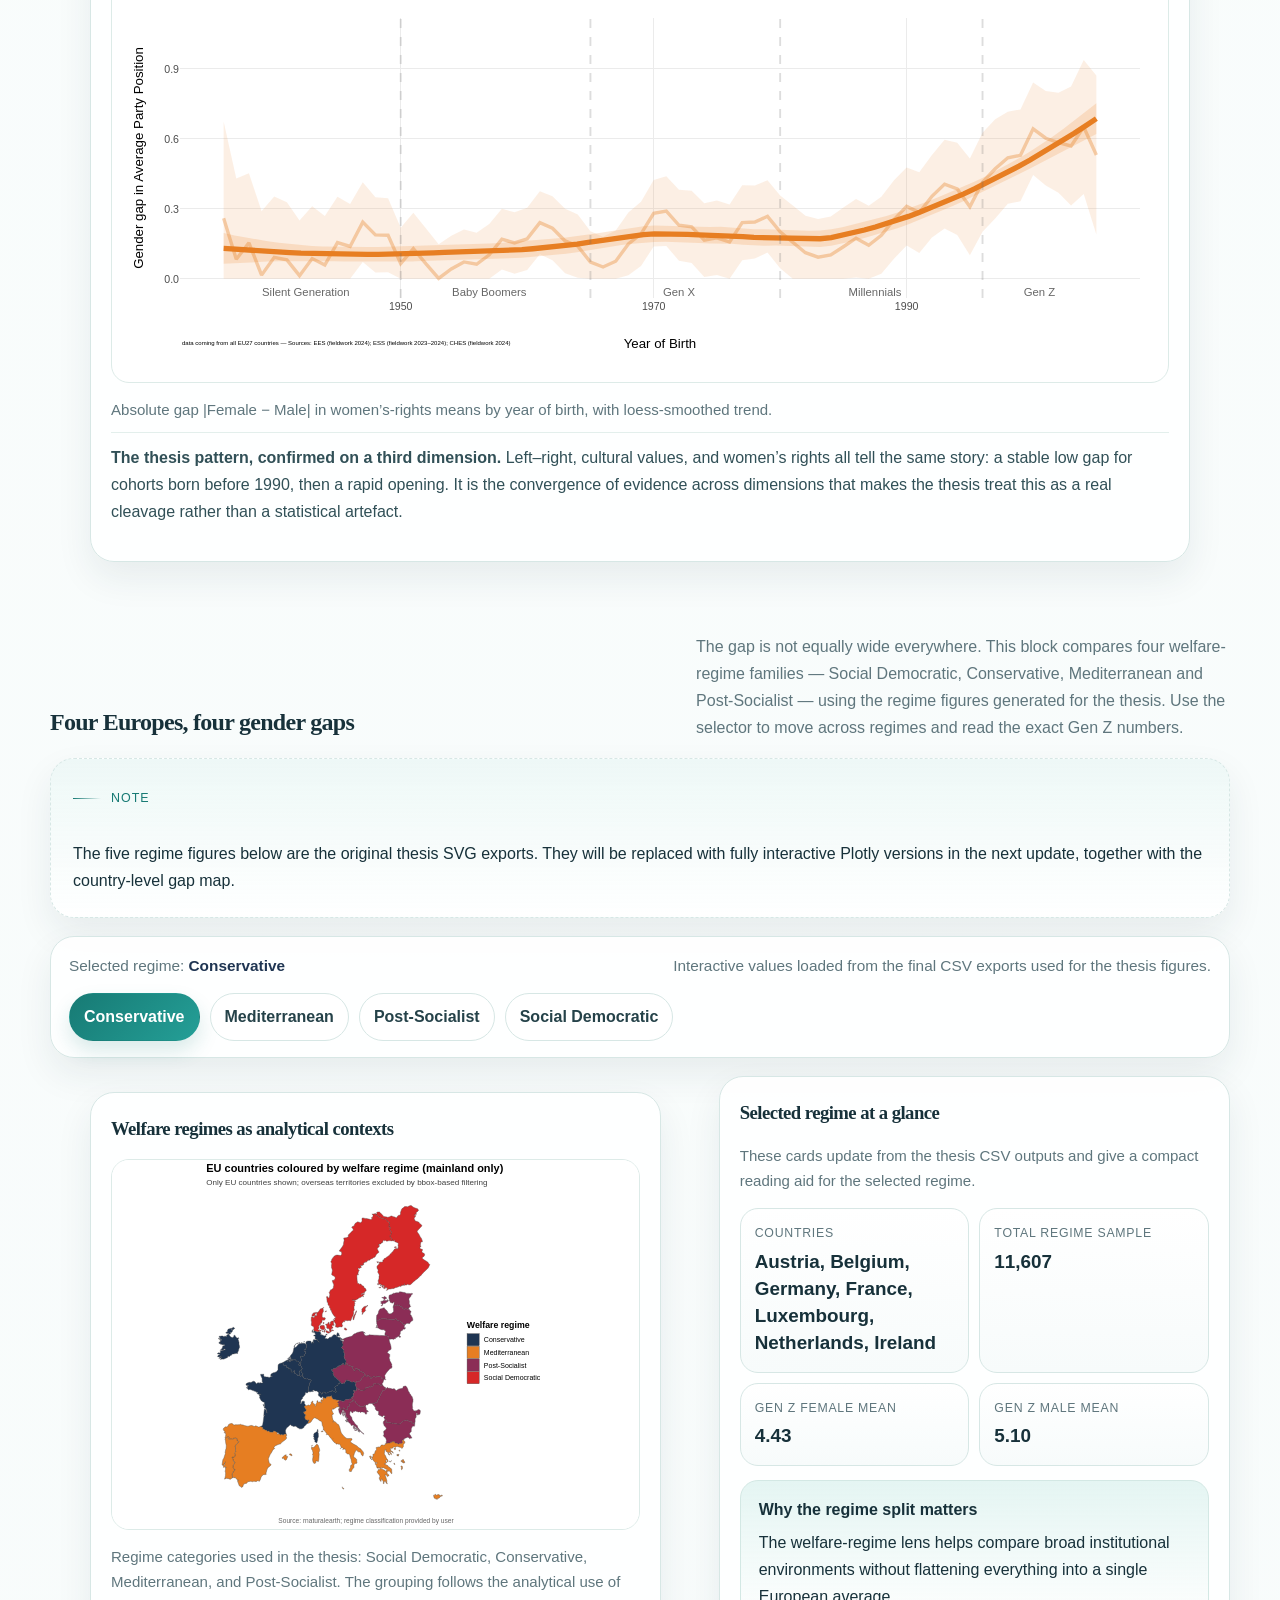
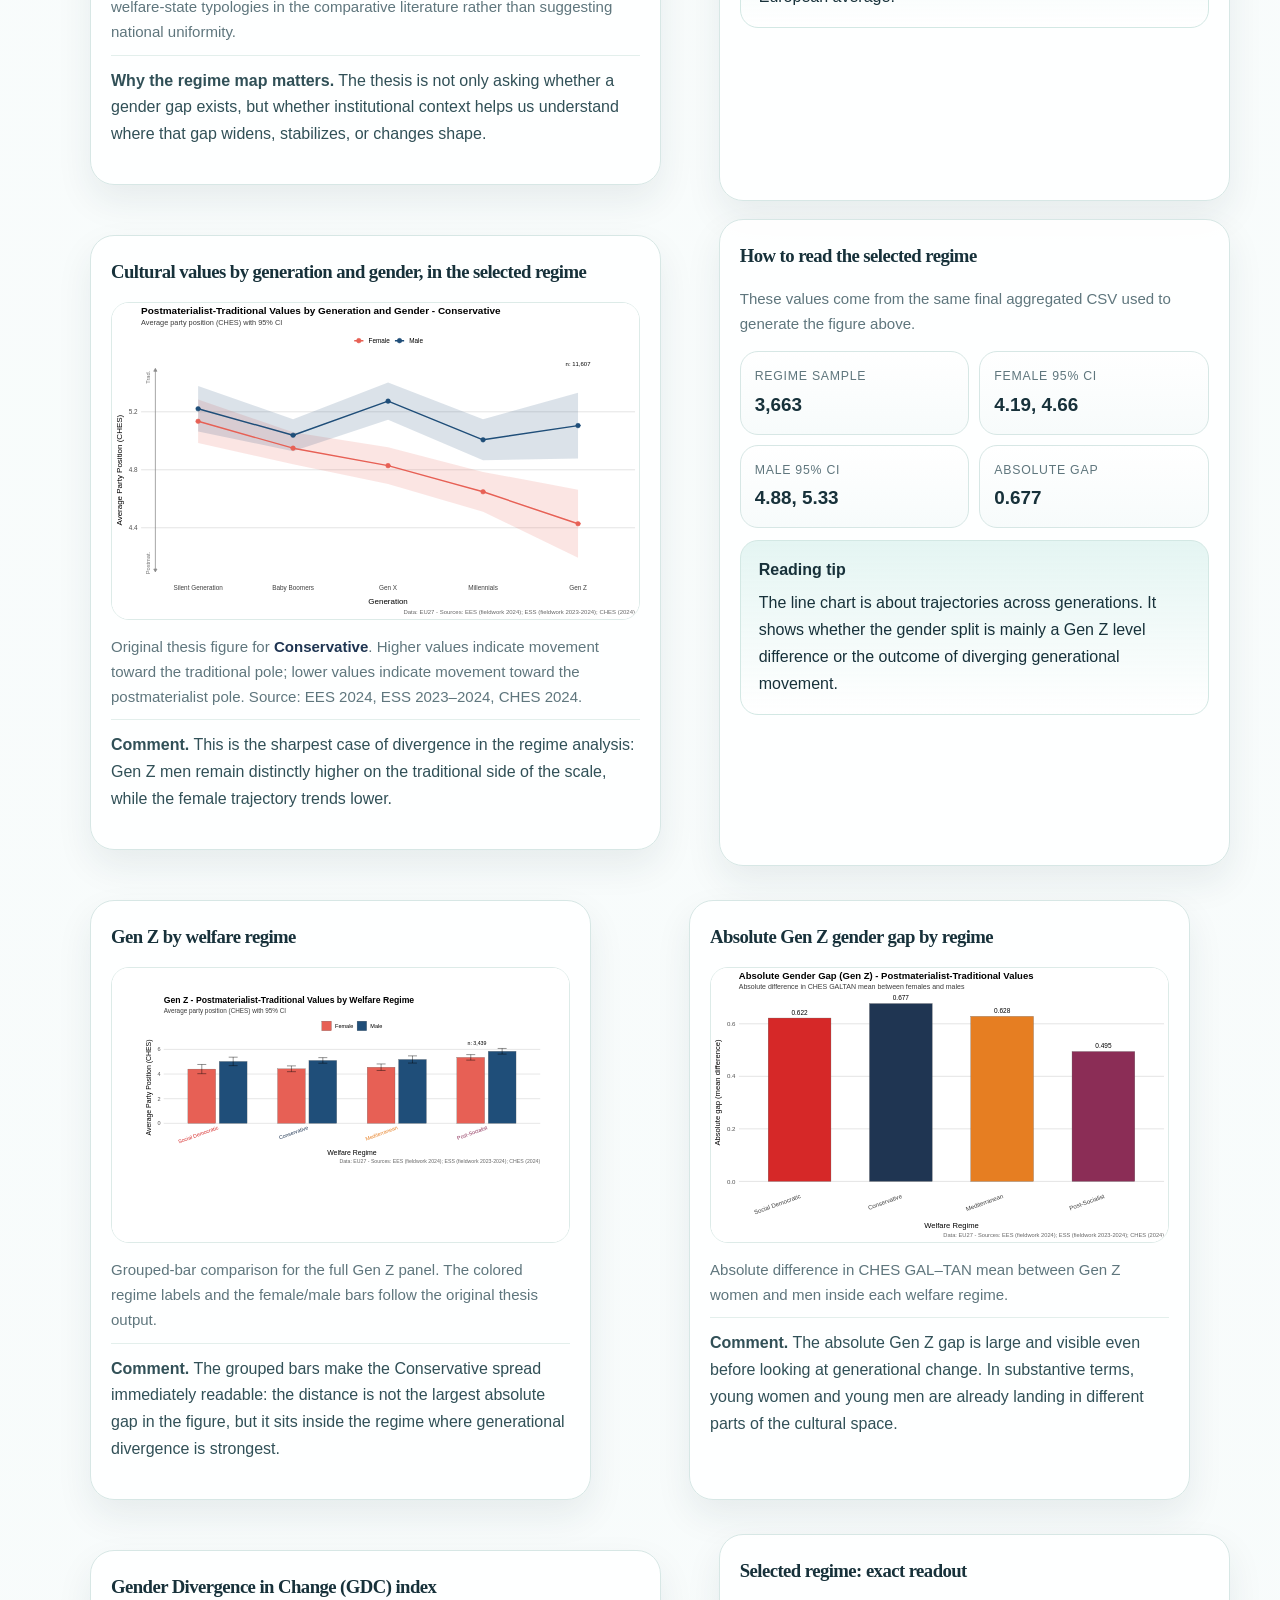
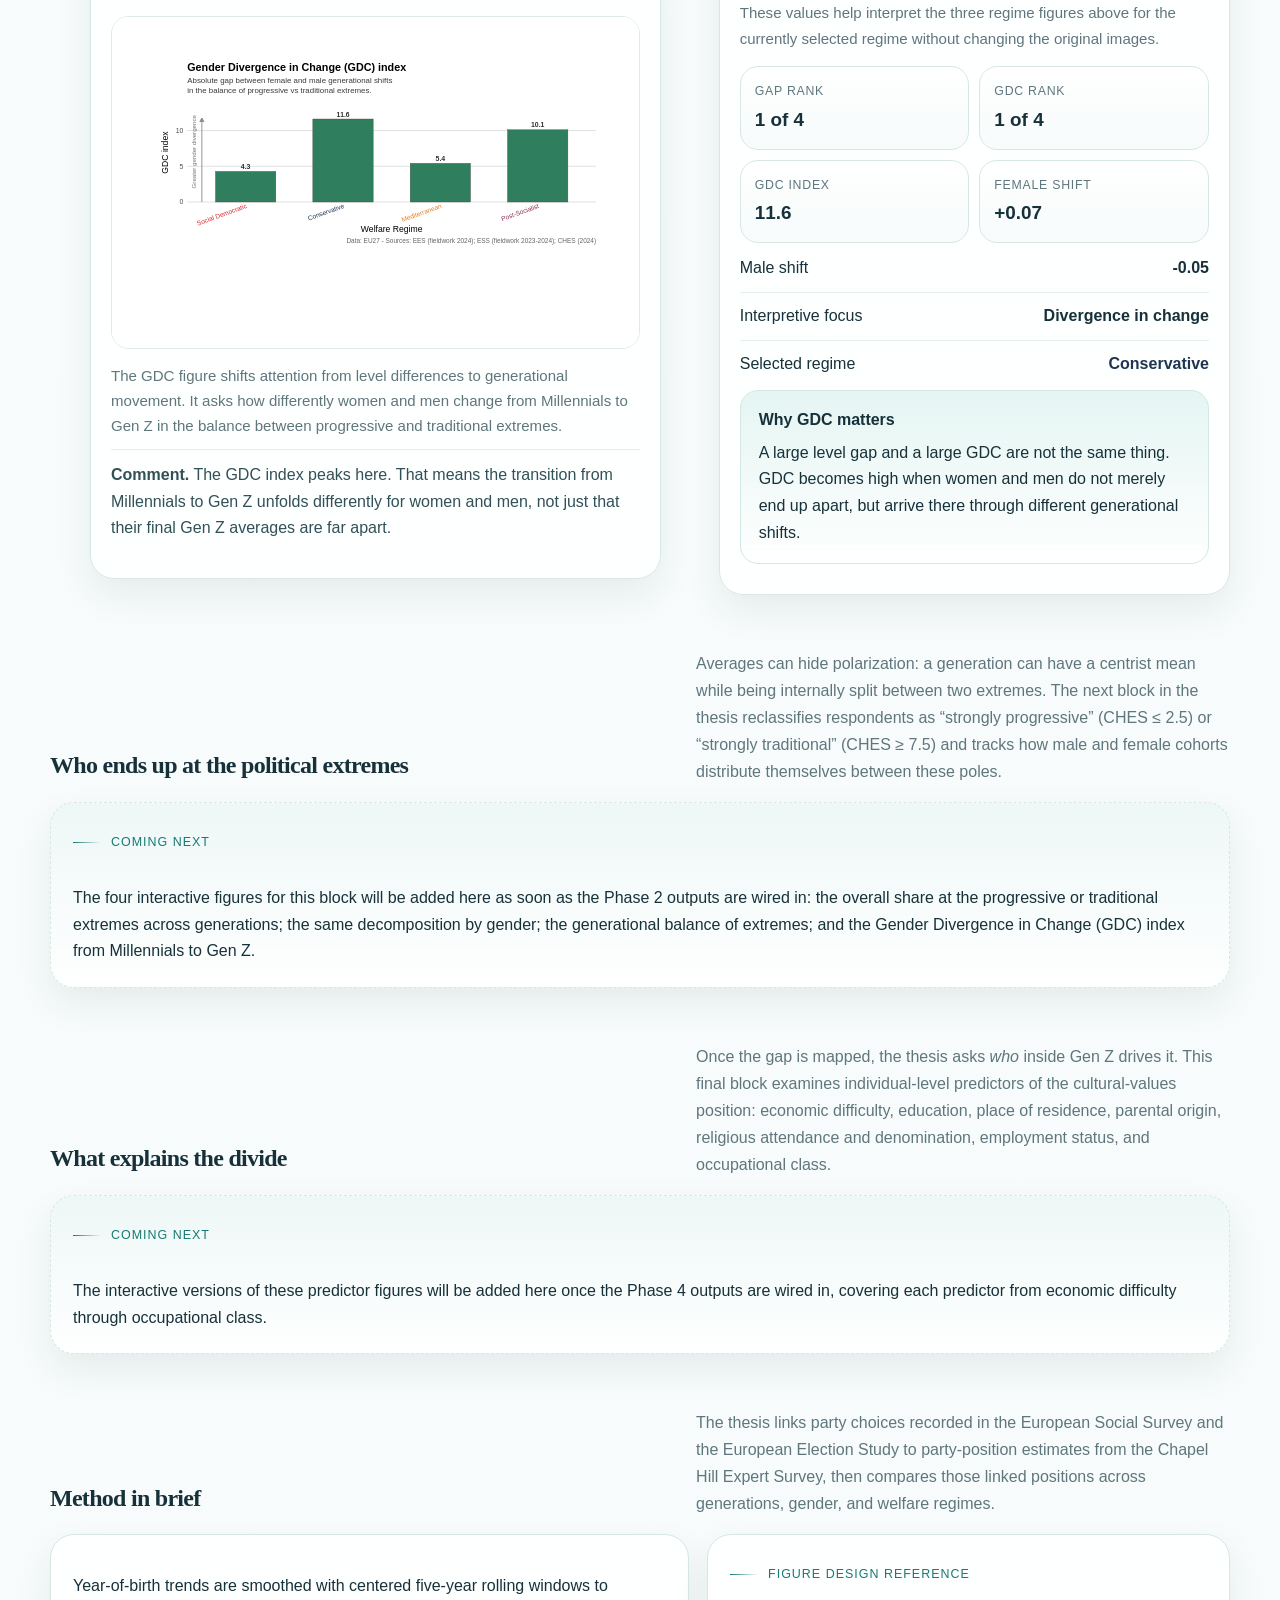
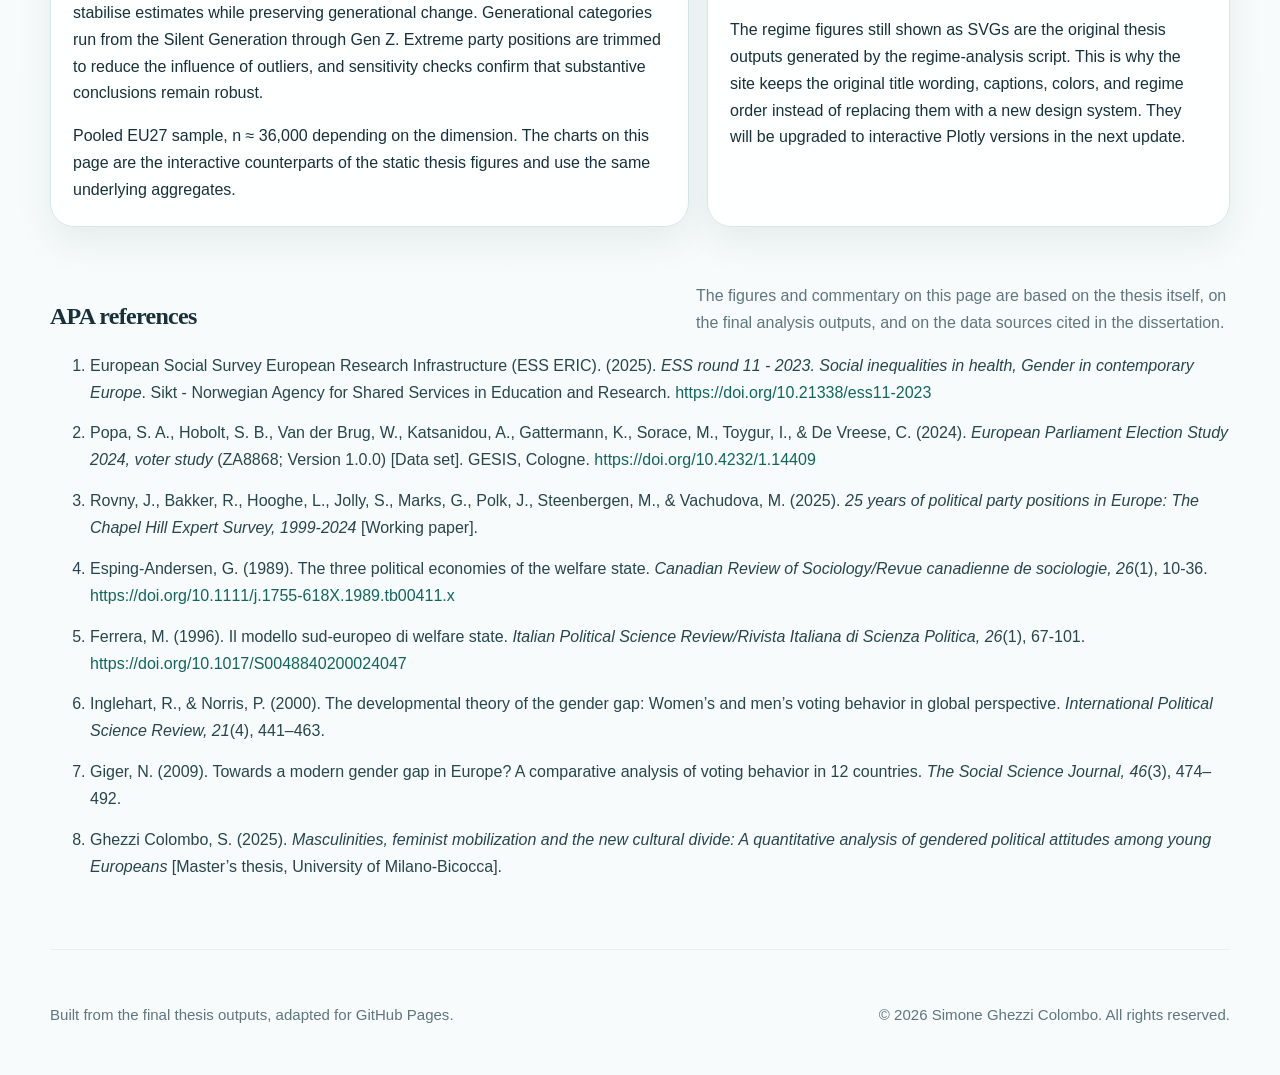
==== commit 22e3b9b7: "merge interactive Phase 1 into index.html with divulgative sections; redirect chapter-4.html" ====
--- a/chapter-4.html
+++ b/chapter-4.html
@@ -2,290 +2,25 @@
 <html lang="en">
 <head>
   <meta charset="UTF-8" />
-  <meta name="viewport" content="width=device-width, initial-scale=1.0" />
-  <title>Chapter 4 — Empirical Analysis | Gen Z Gender Political Polarization</title>
-  <meta
-    name="description"
-    content="Chapter 4 of Simone Ghezzi Colombo's thesis: gendered political attitudes among young Europeans, with interactive figures."
-  />
-  <meta name="theme-color" content="#177a74" />
-  <link rel="stylesheet" href="styles.css" />
+  <meta http-equiv="refresh" content="0; url=index.html" />
+  <title>Redirecting to the main page</title>
+  <link rel="canonical" href="index.html" />
+  <script>
+    // Preserve section anchor if present; otherwise go to the main page root.
+    (function () {
+      var hash = window.location.hash || "";
+      var map = {
+        "#sec-4-1": "#left-right",
+        "#sec-4-2": "#extremes",
+        "#sec-4-3": "#regimes",
+        "#sec-4-4": "#predictors"
+      };
+      var target = map[hash] || hash || "";
+      window.location.replace("index.html" + target);
+    })();
+  </script>
 </head>
 <body>
-  <header class="topbar">
-    <div class="shell nav">
-      <a class="brand" href="index.html">Gen Z Gender Political Polarization</a>
-      <nav class="navlinks" aria-label="Primary">
-        <a href="index.html">Main page</a>
-        <a href="#sec-4-1">4.1</a>
-        <a href="#sec-4-2">4.2</a>
-        <a href="#sec-4-3">4.3</a>
-        <a href="#sec-4-4">4.4</a>
-        <a href="thesis.pdf" target="_blank" rel="noreferrer">Full thesis PDF</a>
-      </nav>
-    </div>
-  </header>
-
-  <main class="shell" id="top">
-    <section class="hero">
-      <div>
-        <div class="eyebrow">Chapter 4 — Empirical analysis</div>
-        <h1>Gendered political attitudes among young Europeans</h1>
-        <p class="subtitle">
-          Interactive companion to Chapter 4 of the thesis, organized in the same order as the dissertation: four sections, one per subchapter.
-        </p>
-        <p class="hero-copy">
-          All figures below are interactive versions of the thesis plots: hover over a generation, a birth year, or a bar to see the exact values, confidence intervals, and category labels. Static images are replaced by their live Plotly counterparts wherever available.
-        </p>
-        <div class="actions">
-          <a class="btn primary" href="index.html">&larr; Back to main page</a>
-          <a class="btn" href="thesis.pdf" target="_blank" rel="noreferrer">Read the full thesis</a>
-        </div>
-        <div class="facts">
-          <span class="fact">Pooled EU27 analysis</span>
-          <span class="fact">ESS + EES + CHES linkage</span>
-          <span class="fact">Interactive Plotly figures</span>
-          <span class="fact">One section per subchapter</span>
-        </div>
-      </div>
-
-      <aside class="card">
-        <div class="eyebrow">How to read this page</div>
-        <p>
-          Chapter 4 of the thesis is split into four subchapters. This page mirrors that exact order. Section 4.1 introduces the EU-wide gender gap on three political dimensions; 4.2 zooms into the extremes; 4.3 compares welfare regimes; 4.4 examines individual-level predictors.
-        </p>
-        <p>
-          Every chart is a live interactive figure: hover to inspect values, click legend entries to toggle series, and use the mode bar (top-right of each chart) to zoom, pan, or download a PNG.
-        </p>
-      </aside>
-    </section>
-
-    <!-- ========================================================= -->
-    <!-- 4.1 The Gen Z gender gap in political orientation           -->
-    <!-- ========================================================= -->
-    <section id="sec-4-1">
-      <div class="section-head">
-        <h2>4.1 — The Gen Z gender gap in political orientation</h2>
-        <p>
-          EU-wide gendered political attitudes, compared across generations and year-of-birth cohorts on three CHES-linked dimensions: left-right ideology, postmaterialist-traditional values, and support for women's rights.
-        </p>
-      </div>
-
-      <article class="card" style="margin-bottom: 18px;">
-        <p>
-          Respondents from the European Social Survey (fieldwork 2023-2024) and the European Election Study (fieldwork 2024) were linked to party-position estimates from the Chapel Hill Expert Survey (2024). Reported votes are therefore situated consistently on left-right, postmaterialist-traditional, and women's-rights dimensions. Two complementary views are offered below: aggregation by generation, and year-of-birth trends smoothed with centered five-year rolling windows. Pooled EU27 sample, n = 36,082.
-        </p>
-      </article>
-
-      <h3 style="margin: 22px 0 10px;">By generation</h3>
-
-      <figure class="figure-card">
-        <h3>Figure 6 — Left-Right Ideology by Generation and Gender, EU, 2024</h3>
-        <div class="figure-frame plot-frame" data-interactive data-src="data/interactive/phase1/fig06_lr_by_generation_gender.json">
-          <div class="plot-target" role="img" aria-label="Left-Right ideology by generation and gender, EU 2024"></div>
-          <div class="plot-status">Preparing interactive chart...</div>
-        </div>
-        <figcaption class="figure-caption">
-          Lines show mean CHES-linked left-right party positions for Female (red) and Male (blue) respondents by generation, with 95% confidence ribbons. Higher values indicate placement toward the right, lower values toward the left. Estimates are pooled across EU27 countries (n = 36,082). Sources: EES (fieldwork 2024), ESS (fieldwork 2023-2024), CHES (fieldwork 2024).
-        </figcaption>
-      </figure>
-
-      <figure class="figure-card" style="margin-top: 18px;">
-        <h3>Figure 7 — Gender Gap in Left-Right Ideology by Generation, EU, 2024</h3>
-        <div class="figure-frame plot-frame" data-interactive data-src="data/interactive/phase1/fig07_gap_lr_by_generation.json">
-          <div class="plot-target" role="img" aria-label="Absolute gender gap in left-right ideology by generation, EU 2024"></div>
-          <div class="plot-status">Preparing interactive chart...</div>
-        </div>
-        <figcaption class="figure-caption">
-          Bars show the absolute gender gap in average party position on the CHES left-right scale, computed as |Female - Male|. The dashed line is an anchored exponential fit constrained to the first and last generation endpoints as a descriptive summary. Generations: Silent Generation, Baby Boomers, Gen X, Millennials, Gen Z. Pooled EU27 estimates (n = 36,082).
-        </figcaption>
-      </figure>
-
-      <figure class="figure-card" style="margin-top: 18px;">
-        <h3>Figure 8 — Support for Women's Rights by Generation and Gender, EU, 2024</h3>
-        <div class="figure-frame plot-frame" data-interactive data-src="data/interactive/phase1/fig08_wr_by_generation_gender.json">
-          <div class="plot-target" role="img" aria-label="Support for women's rights by generation and gender, EU 2024"></div>
-          <div class="plot-status">Preparing interactive chart...</div>
-        </div>
-        <figcaption class="figure-caption">
-          Lines show mean party positions on the CHES women's-rights item for Female (red) and Male (blue) respondents by generation; shaded ribbons are 95% confidence intervals. Lower values indicate greater support for women's rights. Pooled EU27 estimates (n = 36,082).
-        </figcaption>
-      </figure>
-
-      <figure class="figure-card" style="margin-top: 18px;">
-        <h3>Figure 9 — Gender Gap in Support for Women's Rights by Generation, EU, 2024</h3>
-        <div class="figure-frame plot-frame" data-interactive data-src="data/interactive/phase1/fig09_gap_wr_by_generation.json">
-          <div class="plot-target" role="img" aria-label="Absolute gender gap in support for women's rights by generation, EU 2024"></div>
-          <div class="plot-status">Preparing interactive chart...</div>
-        </div>
-        <figcaption class="figure-caption">
-          Bars display the absolute gender gap in mean party position on the CHES women's-rights item, computed as |Female - Male|. The dashed anchored exponential line provides a descriptive summary of intergenerational change. Pooled EU27 estimates (n = 36,082).
-        </figcaption>
-      </figure>
-
-      <figure class="figure-card" style="margin-top: 18px;">
-        <h3>Figure 10 — Postmaterialist-Traditional Values by Generation and Gender, EU, 2024</h3>
-        <div class="figure-frame plot-frame" data-interactive data-src="data/interactive/phase1/fig10_galtan_by_generation_gender.json">
-          <div class="plot-target" role="img" aria-label="Postmaterialist-traditional values by generation and gender, EU 2024"></div>
-          <div class="plot-status">Preparing interactive chart...</div>
-        </div>
-        <figcaption class="figure-caption">
-          Lines show mean CHES GAL-TAN party positions for Female (red) and Male (blue) respondents by generation, with 95% confidence ribbons. Higher values indicate placement toward the traditional pole. Pooled EU27 estimates (n = 36,082).
-        </figcaption>
-      </figure>
-
-      <figure class="figure-card" style="margin-top: 18px;">
-        <h3>Figure 11 — Gender Gap in Postmaterialist-Traditional Values by Generation, EU, 2024</h3>
-        <div class="figure-frame plot-frame" data-interactive data-src="data/interactive/phase1/fig11_gap_galtan_by_generation.json">
-          <div class="plot-target" role="img" aria-label="Absolute gender gap in postmaterialist-traditional values by generation, EU 2024"></div>
-          <div class="plot-status">Preparing interactive chart...</div>
-        </div>
-        <figcaption class="figure-caption">
-          Bars show the absolute gender gap in CHES GAL-TAN mean positions, |Female - Male|. The anchored exponential fit is a descriptive summary. Pooled EU27 estimates (n = 36,082).
-        </figcaption>
-      </figure>
-
-      <h3 style="margin: 28px 0 10px;">By year of birth (centered five-year rolling windows)</h3>
-
-      <figure class="figure-card">
-        <h3>Figure 12 — Left-Right Ideology by Year of Birth and Gender, EU, 2024</h3>
-        <div class="figure-frame plot-frame" data-interactive data-src="data/interactive/phase1/fig12_lr_by_year_gender.json">
-          <div class="plot-target" role="img" aria-label="Left-right ideology by year of birth and gender, EU 2024"></div>
-          <div class="plot-status">Preparing interactive chart...</div>
-        </div>
-        <figcaption class="figure-caption">
-          Smoothed CHES left-right means by year of birth and gender, centered five-year rolling windows. Shaded bands: 95% confidence intervals. Higher = right.
-        </figcaption>
-      </figure>
-
-      <figure class="figure-card" style="margin-top: 18px;">
-        <h3>Figure 13 — Gender Gap in Left-Right Ideology by Year of Birth, EU, 2024</h3>
-        <div class="figure-frame plot-frame" data-interactive data-src="data/interactive/phase1/fig13_gap_lr_by_year.json">
-          <div class="plot-target" role="img" aria-label="Absolute gender gap in left-right ideology by year of birth, EU 2024"></div>
-          <div class="plot-status">Preparing interactive chart...</div>
-        </div>
-        <figcaption class="figure-caption">
-          Absolute gap |Female - Male| in CHES left-right means by year of birth, with loess-smoothed trend. Centered five-year rolling windows.
-        </figcaption>
-      </figure>
-
-      <figure class="figure-card" style="margin-top: 18px;">
-        <h3>Figure 14 — Postmaterialist-Traditional Values by Year of Birth and Gender, EU, 2024</h3>
-        <div class="figure-frame plot-frame" data-interactive data-src="data/interactive/phase1/fig14_galtan_by_year_gender.json">
-          <div class="plot-target" role="img" aria-label="Postmaterialist-traditional values by year of birth and gender, EU 2024"></div>
-          <div class="plot-status">Preparing interactive chart...</div>
-        </div>
-        <figcaption class="figure-caption">
-          Smoothed CHES GAL-TAN means by year of birth and gender, centered five-year rolling windows with 95% confidence ribbons. Higher = traditional.
-        </figcaption>
-      </figure>
-
-      <figure class="figure-card" style="margin-top: 18px;">
-        <h3>Figure 15 — Gender Gap in Postmaterialist-Traditional Values by Year of Birth, EU, 2024</h3>
-        <div class="figure-frame plot-frame" data-interactive data-src="data/interactive/phase1/fig15_gap_galtan_by_year.json">
-          <div class="plot-target" role="img" aria-label="Absolute gender gap in postmaterialist-traditional values by year of birth, EU 2024"></div>
-          <div class="plot-status">Preparing interactive chart...</div>
-        </div>
-        <figcaption class="figure-caption">
-          Absolute gap |Female - Male| in CHES GAL-TAN means by year of birth, with loess-smoothed trend.
-        </figcaption>
-      </figure>
-
-      <figure class="figure-card" style="margin-top: 18px;">
-        <h3>Figure 16 — Support for Women's Rights by Year of Birth and Gender, EU, 2024</h3>
-        <div class="figure-frame plot-frame" data-interactive data-src="data/interactive/phase1/fig16_wr_by_year_gender.json">
-          <div class="plot-target" role="img" aria-label="Support for women's rights by year of birth and gender, EU 2024"></div>
-          <div class="plot-status">Preparing interactive chart...</div>
-        </div>
-        <figcaption class="figure-caption">
-          Smoothed CHES women's-rights-item means by year of birth and gender, centered five-year rolling windows with 95% confidence ribbons. Lower = more supportive.
-        </figcaption>
-      </figure>
-
-      <figure class="figure-card" style="margin-top: 18px;">
-        <h3>Figure 17 — Gender Gap in Support for Women's Rights by Year of Birth, EU, 2024</h3>
-        <div class="figure-frame plot-frame" data-interactive data-src="data/interactive/phase1/fig17_gap_wr_by_year.json">
-          <div class="plot-target" role="img" aria-label="Absolute gender gap in support for women's rights by year of birth, EU 2024"></div>
-          <div class="plot-status">Preparing interactive chart...</div>
-        </div>
-        <figcaption class="figure-caption">
-          Absolute gap |Female - Male| in CHES women's-rights-item means by year of birth, with loess-smoothed trend.
-        </figcaption>
-      </figure>
-    </section>
-
-    <!-- ========================================================= -->
-    <!-- 4.2 Generational differences at the political extremes      -->
-    <!-- ========================================================= -->
-    <section id="sec-4-2">
-      <div class="section-head">
-        <h2>4.2 — Generational differences at the political extremes</h2>
-        <p>
-          Shift of attention from central tendencies to the ideological tails (CHES &le; 2.5 or &ge; 7.5): share of respondents at the progressive and traditional extremes across generations, and the Gender Divergence in Change (GDC) index for the Millennials-to-Gen-Z transition.
-        </p>
-      </div>
-      <article class="card placeholder-card">
-        <div class="eyebrow">Coming next</div>
-        <p>
-          Interactive versions of Figures 18-21 will appear here as soon as the Phase 2 outputs are added. They will include: the overall share at the progressive or traditional extremes across generations; the same decomposition by gender; the generational balance of extremes; and the GDC index from Millennials to Gen Z.
-        </p>
-      </article>
-    </section>
-
-    <!-- ========================================================= -->
-    <!-- 4.3 Gen Z gendered polarization by welfare regimes           -->
-    <!-- ========================================================= -->
-    <section id="sec-4-3">
-      <div class="section-head">
-        <h2>4.3 — Gen Z gendered polarization by welfare regimes</h2>
-        <p>
-          Welfare-regime comparison (Social Democratic, Conservative, Mediterranean, Post-Socialist): regime map, GAL-TAN evolution by generation and gender, Gen Z means, absolute gap and GDC index by regime, and country-level gap map.
-        </p>
-      </div>
-      <article class="card placeholder-card">
-        <div class="eyebrow">Coming next</div>
-        <p>
-          Interactive versions of Figures 22-30 will appear here once the Phase 3 outputs are added: welfare-regime map, GAL-TAN trajectories by regime, grouped Gen Z bars, absolute Gen Z gap, GDC index by regime, and the country-level gender-gap map.
-        </p>
-      </article>
-    </section>
-
-    <!-- ========================================================= -->
-    <!-- 4.4 Predictors of the gender gap                             -->
-    <!-- ========================================================= -->
-    <section id="sec-4-4">
-      <div class="section-head">
-        <h2>4.4 — Predictors of the gender gap</h2>
-        <p>
-          Gen Z individual-level predictors of the postmaterialist-traditional alignment: economic difficulty, education, place of residence, parental origin, religious attendance and denomination, employment status, occupational class.
-        </p>
-      </div>
-      <article class="card placeholder-card">
-        <div class="eyebrow">Coming next</div>
-        <p>
-          Interactive versions of Figures 31-38 will appear here once the Phase 4 outputs are added, covering each predictor from economic difficulty through occupational class.
-        </p>
-      </article>
-    </section>
-
-    <section class="card" style="margin: 28px 0;">
-      <div class="eyebrow">Data sources</div>
-      <p>
-        European Election Study (fieldwork 2024); European Social Survey (fieldwork 2023-2024); Chapel Hill Expert Survey (fieldwork 2024). Welfare-regime typology after Esping-Andersen (1989) and Ferrera (1996). Full references on the <a href="index.html#references">main page</a>.
-      </p>
-    </section>
-  </main>
-
-  <footer class="shell foot">
-    <div class="foot-row">
-      <a href="index.html" class="foot-link">&larr; Main page</a>
-      <span class="copyright">&copy; <span id="foot-year">2025</span> Simone Ghezzi Colombo. All rights reserved.</span>
-    </div>
-  </footer>
-
-  <script>
-    document.getElementById("foot-year").textContent = new Date().getFullYear();
-  </script>
-  <script src="js/interactive.js"></script>
+  <p>This page has moved. Redirecting to <a href="index.html">the main page</a>&hellip;</p>
 </body>
 </html>
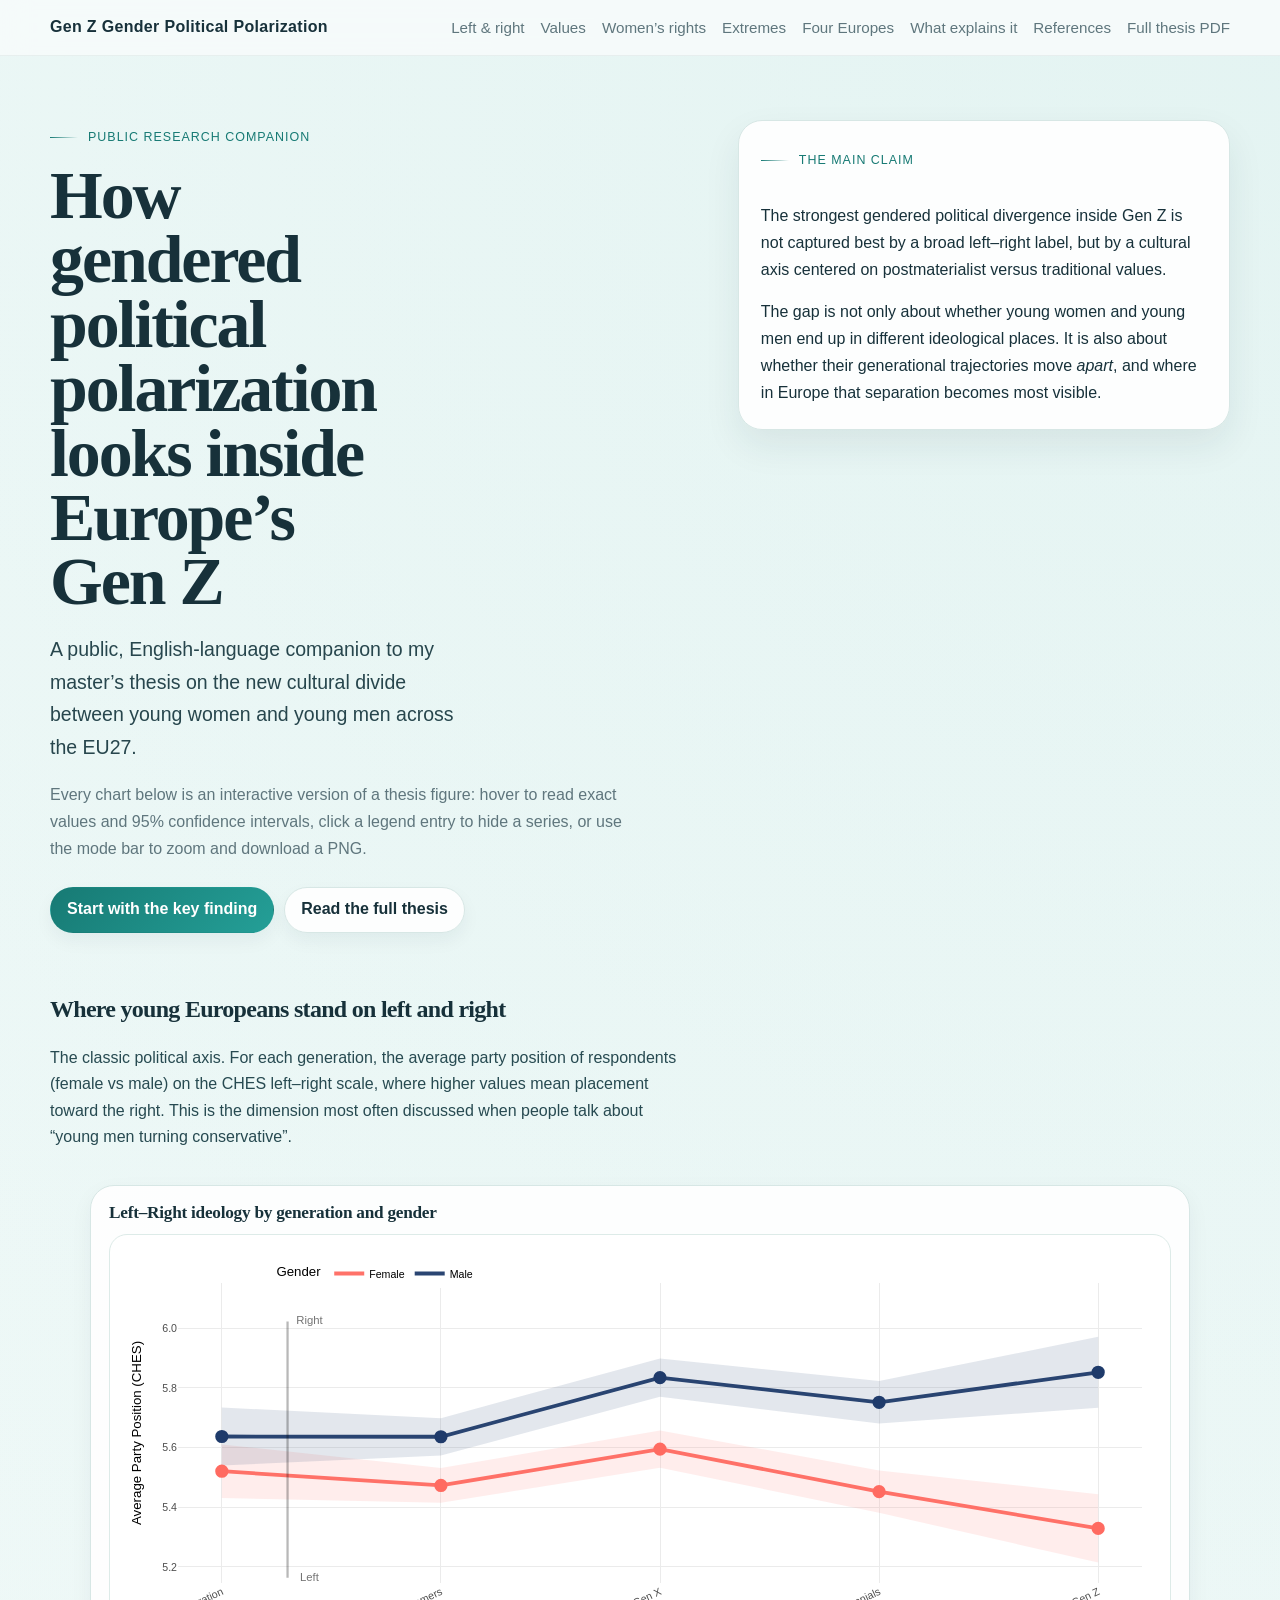
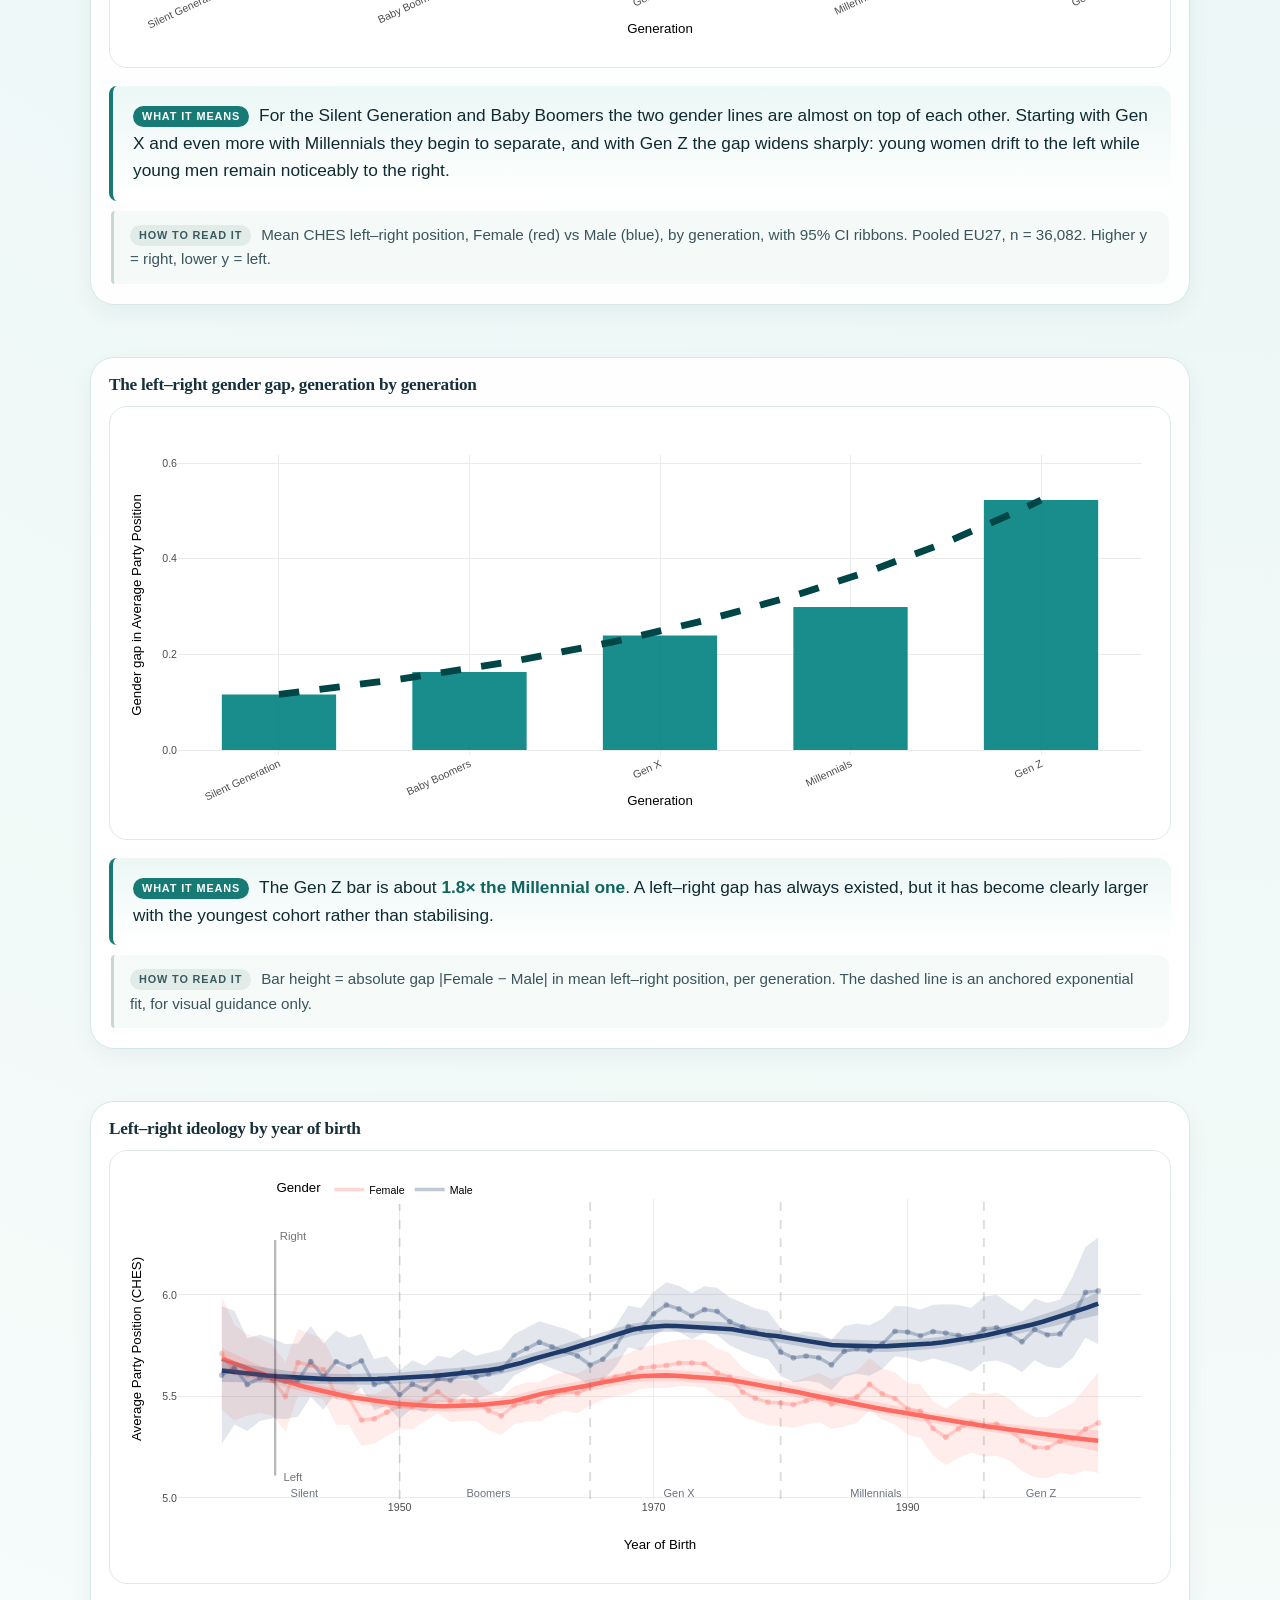
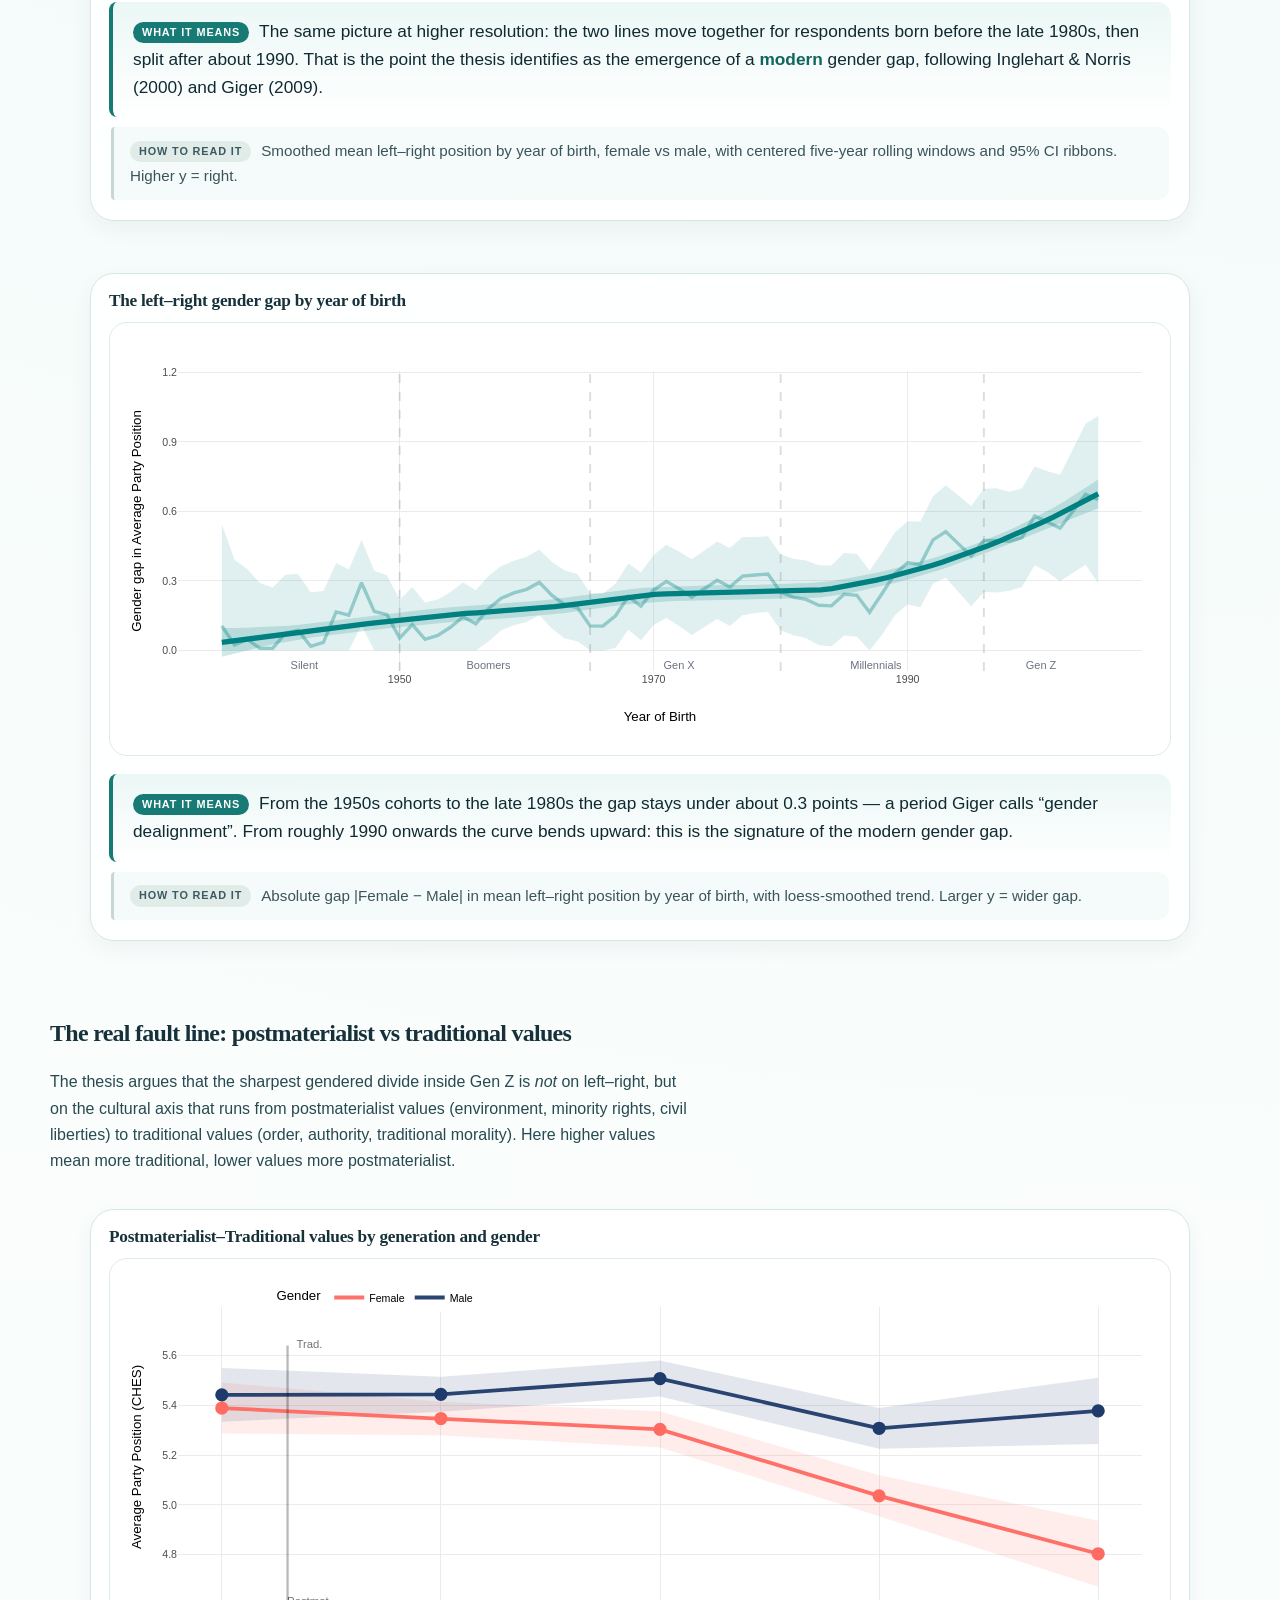
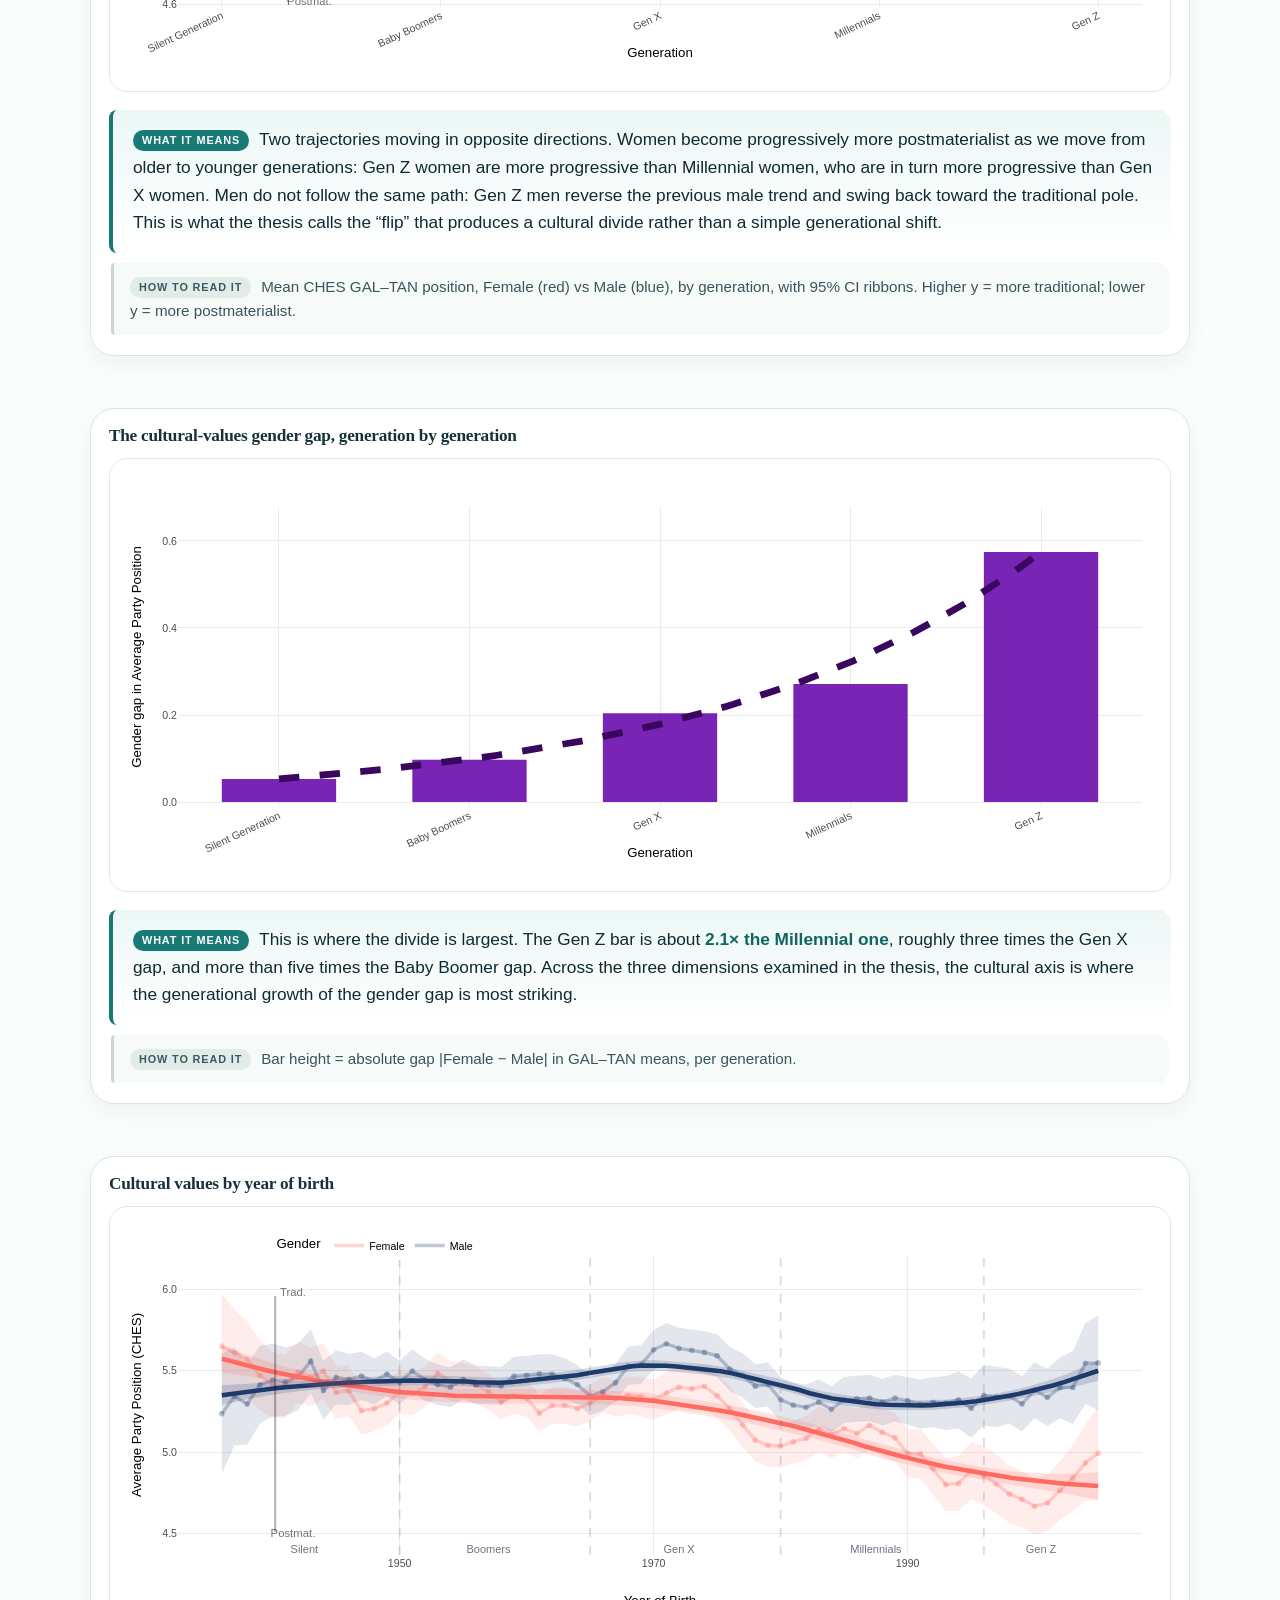
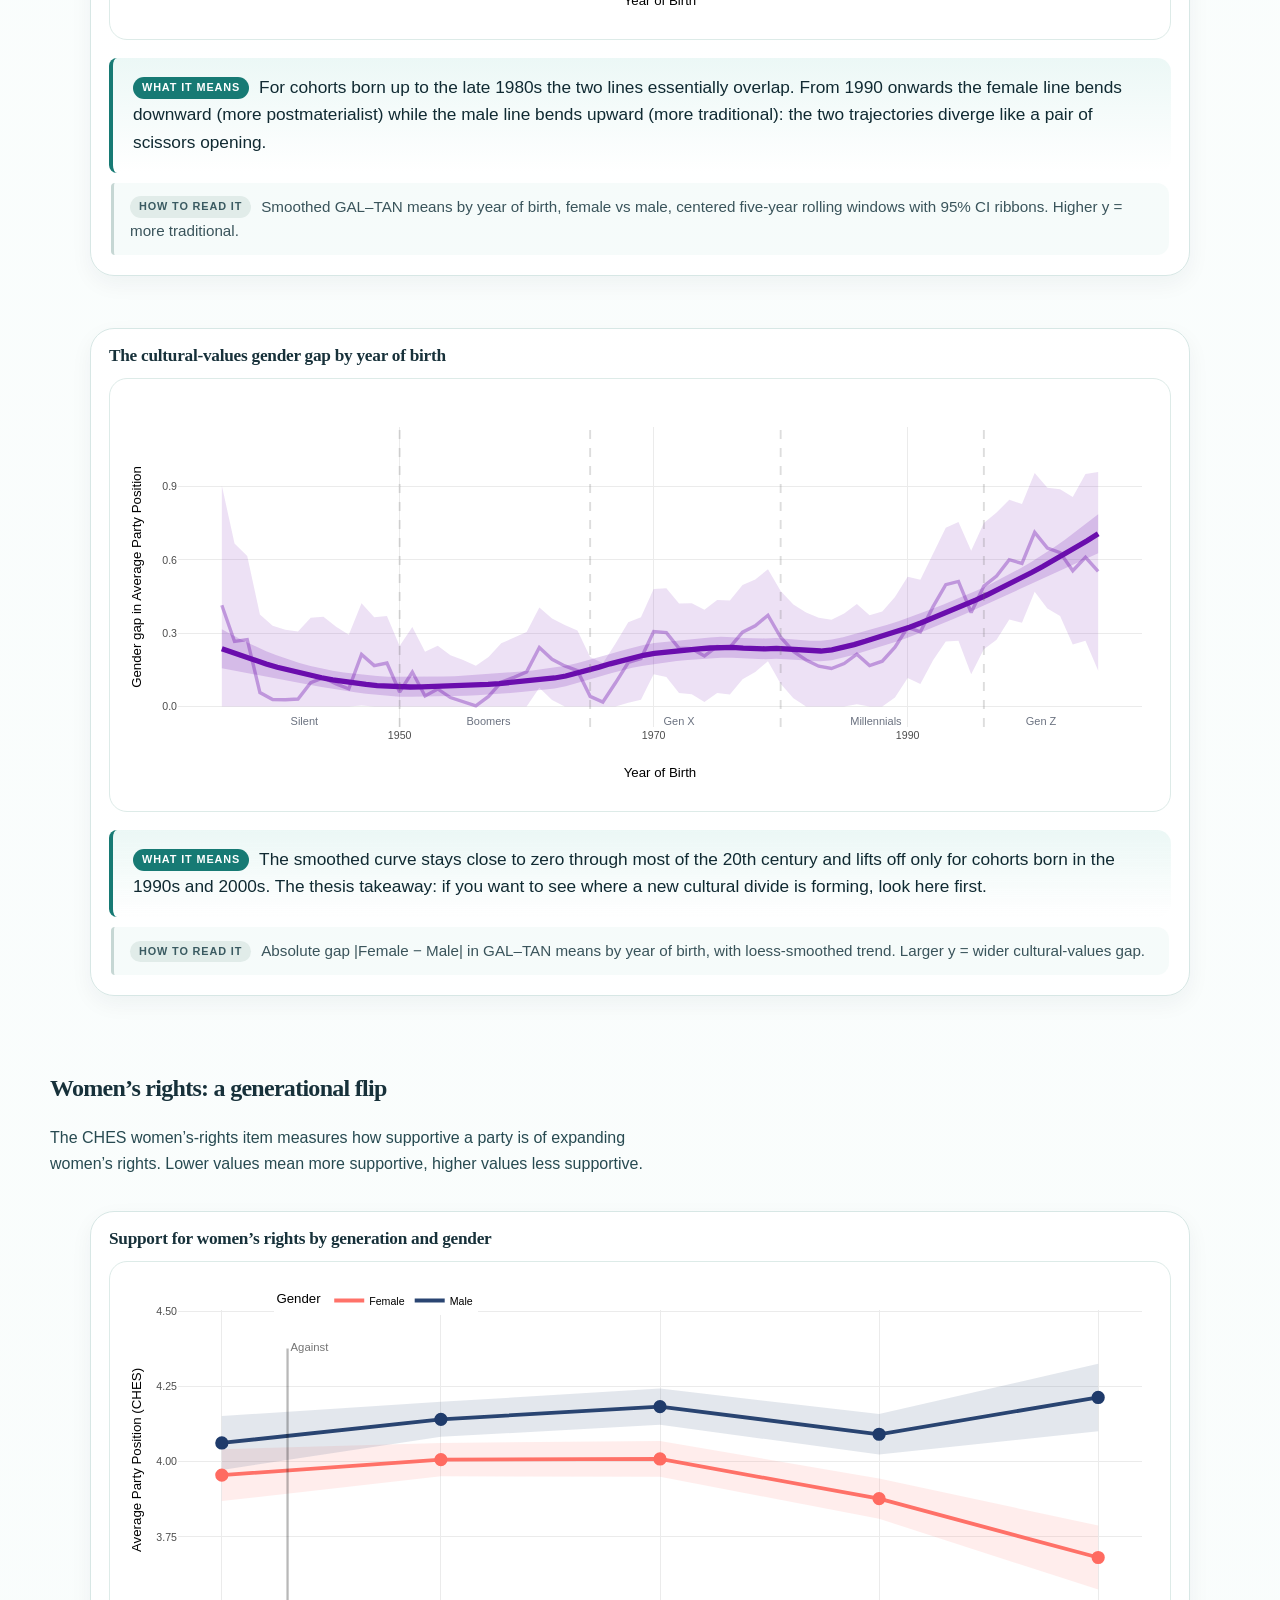
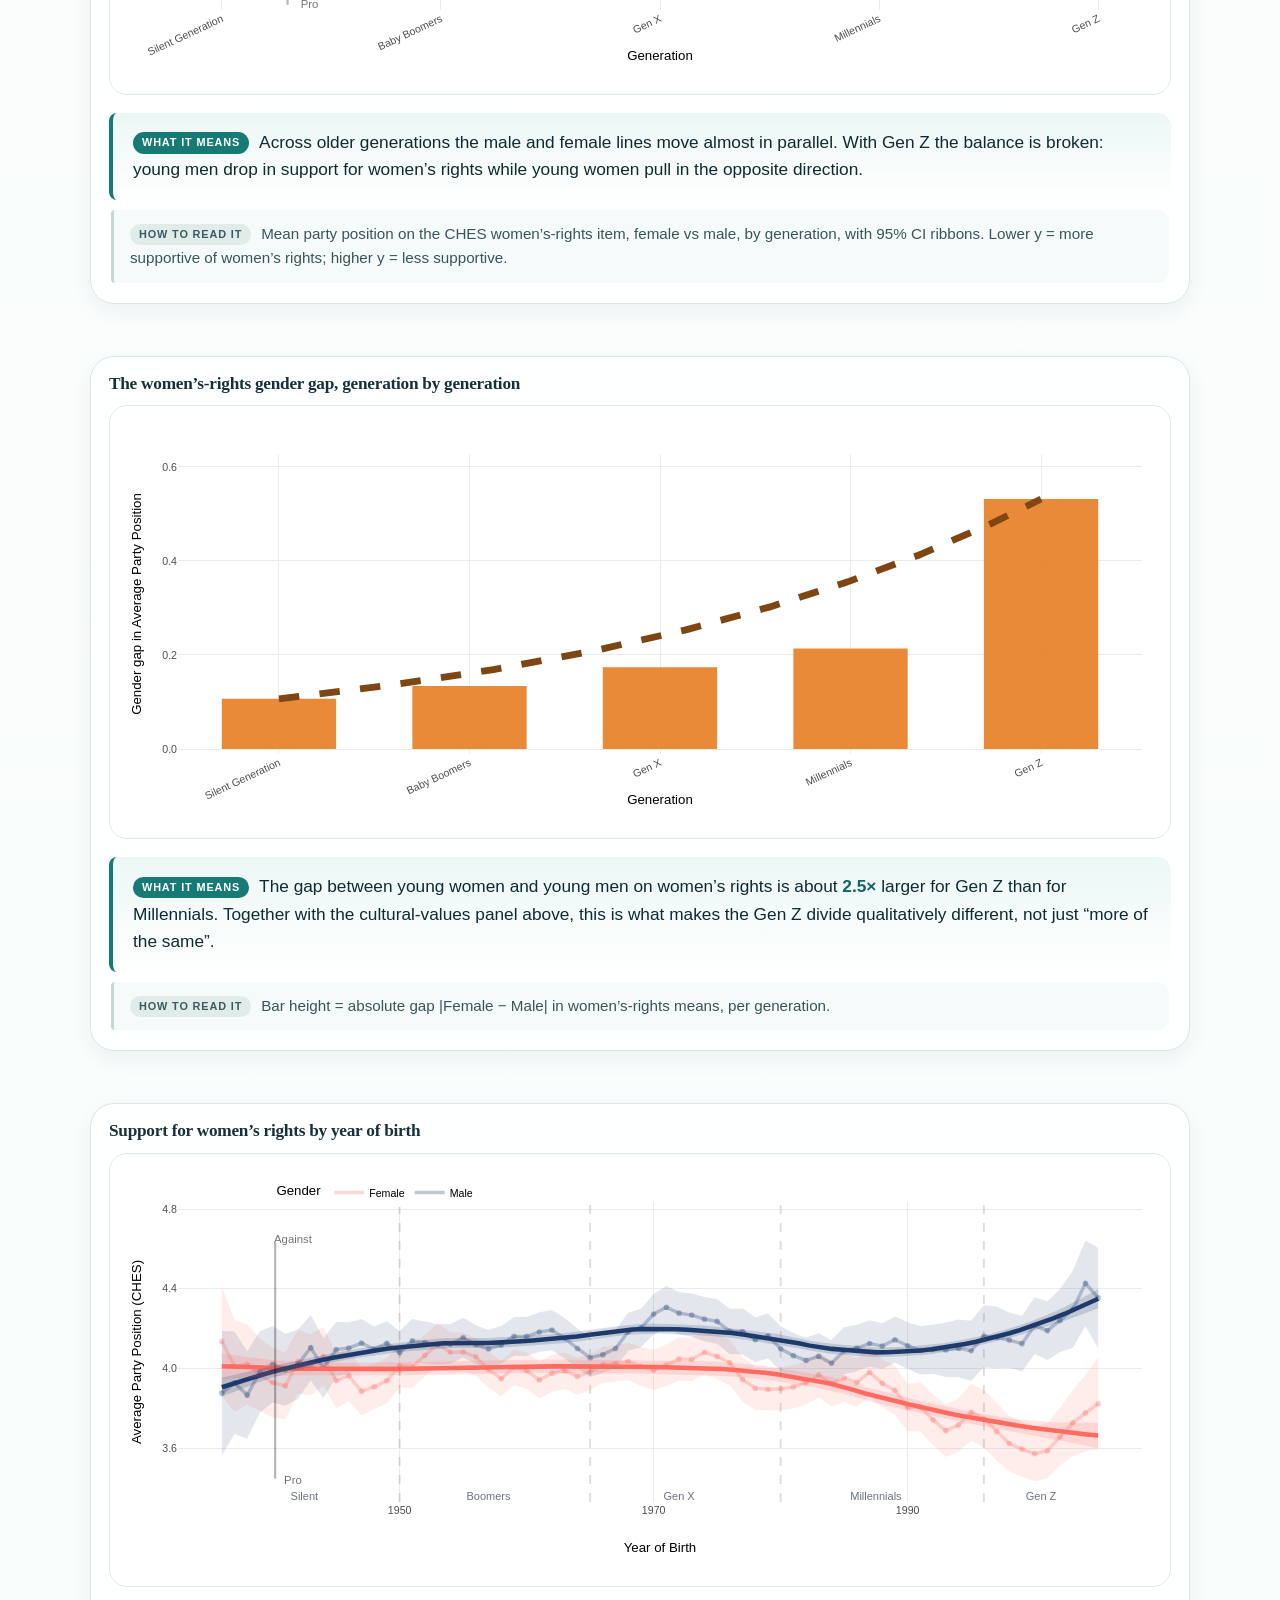
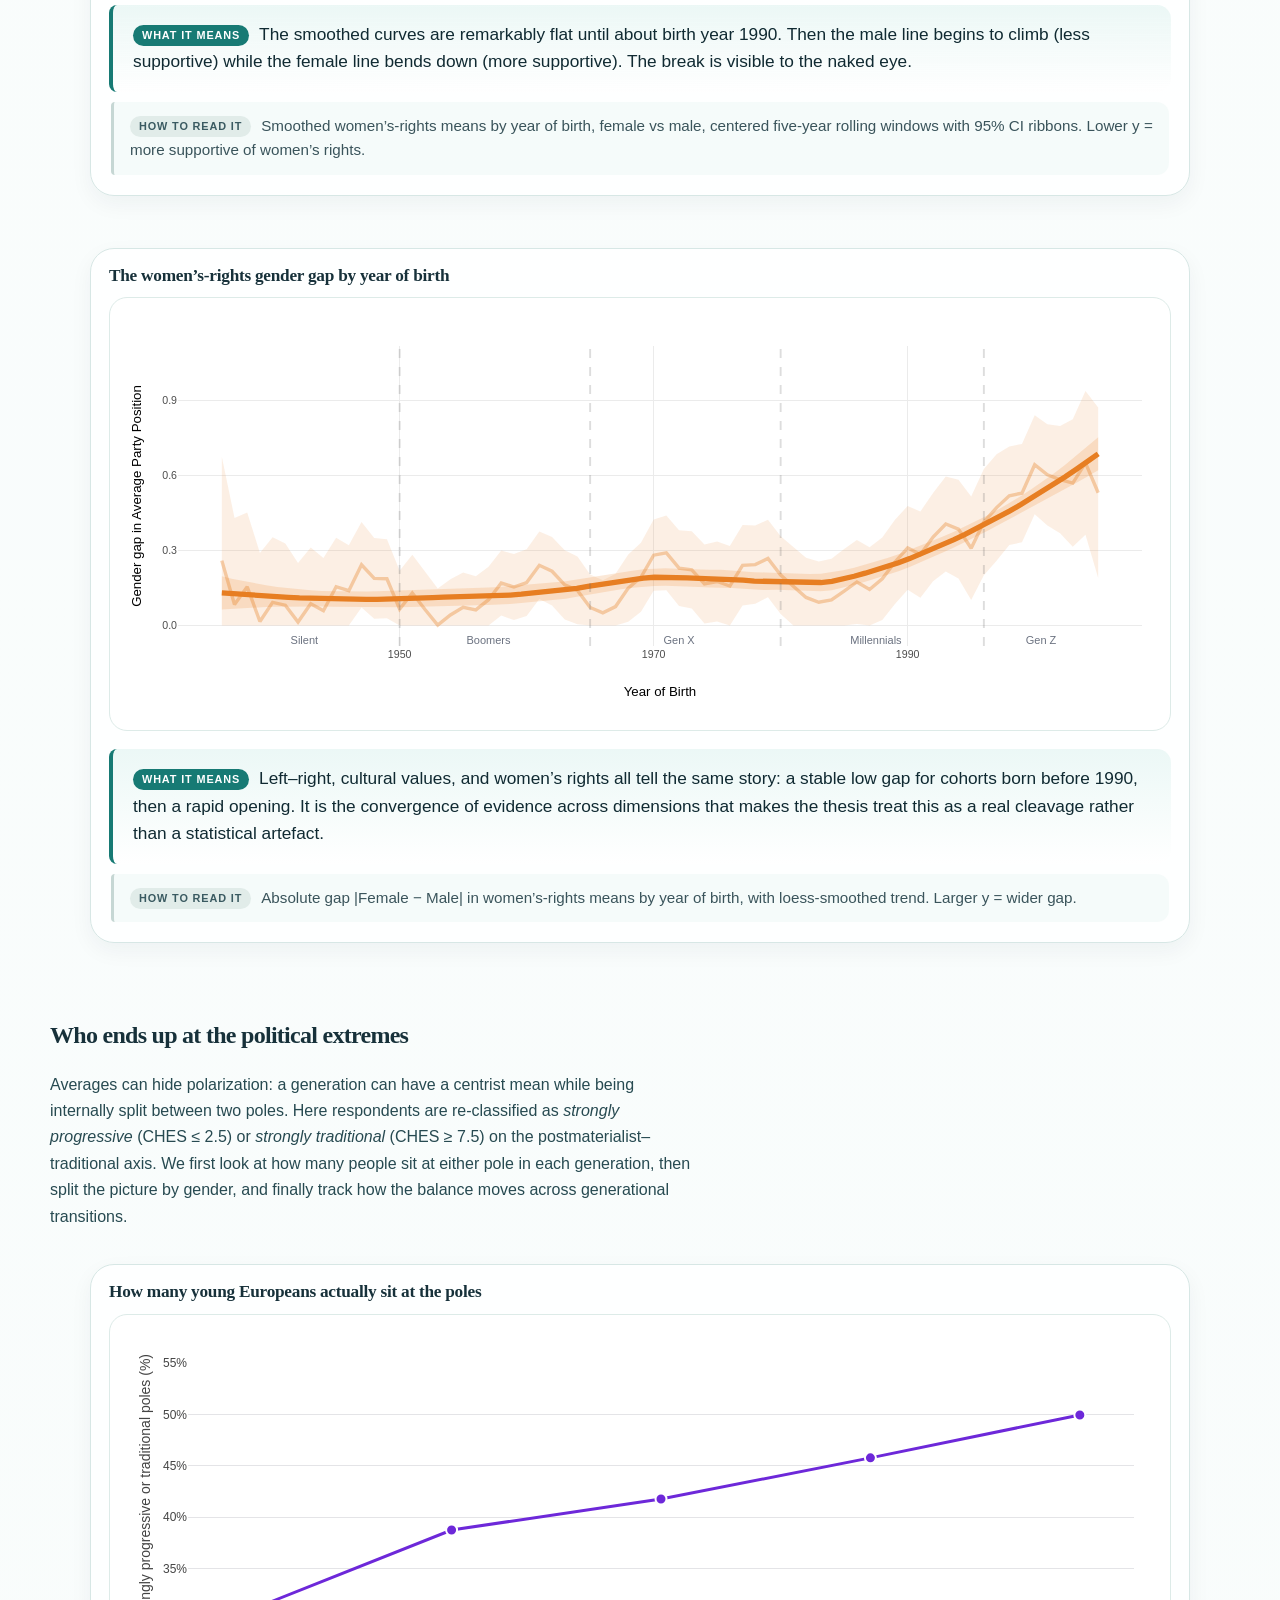
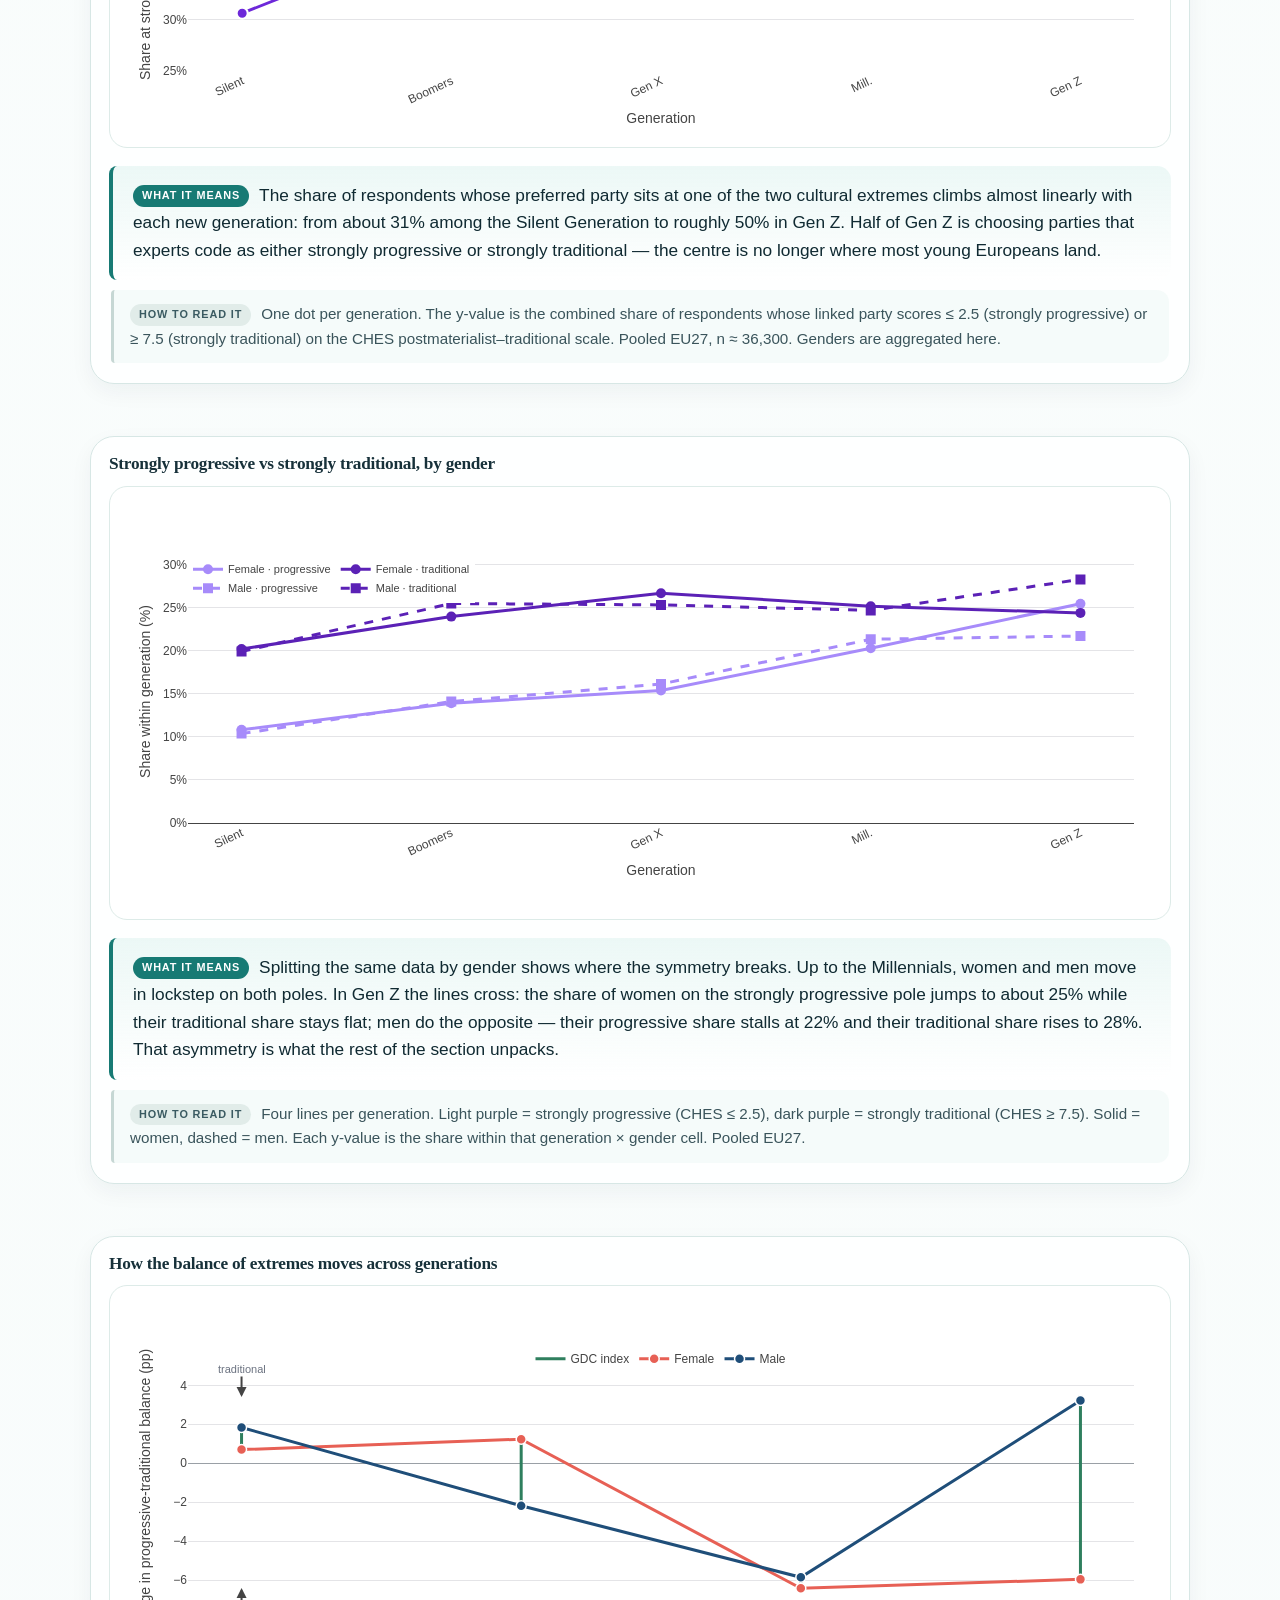
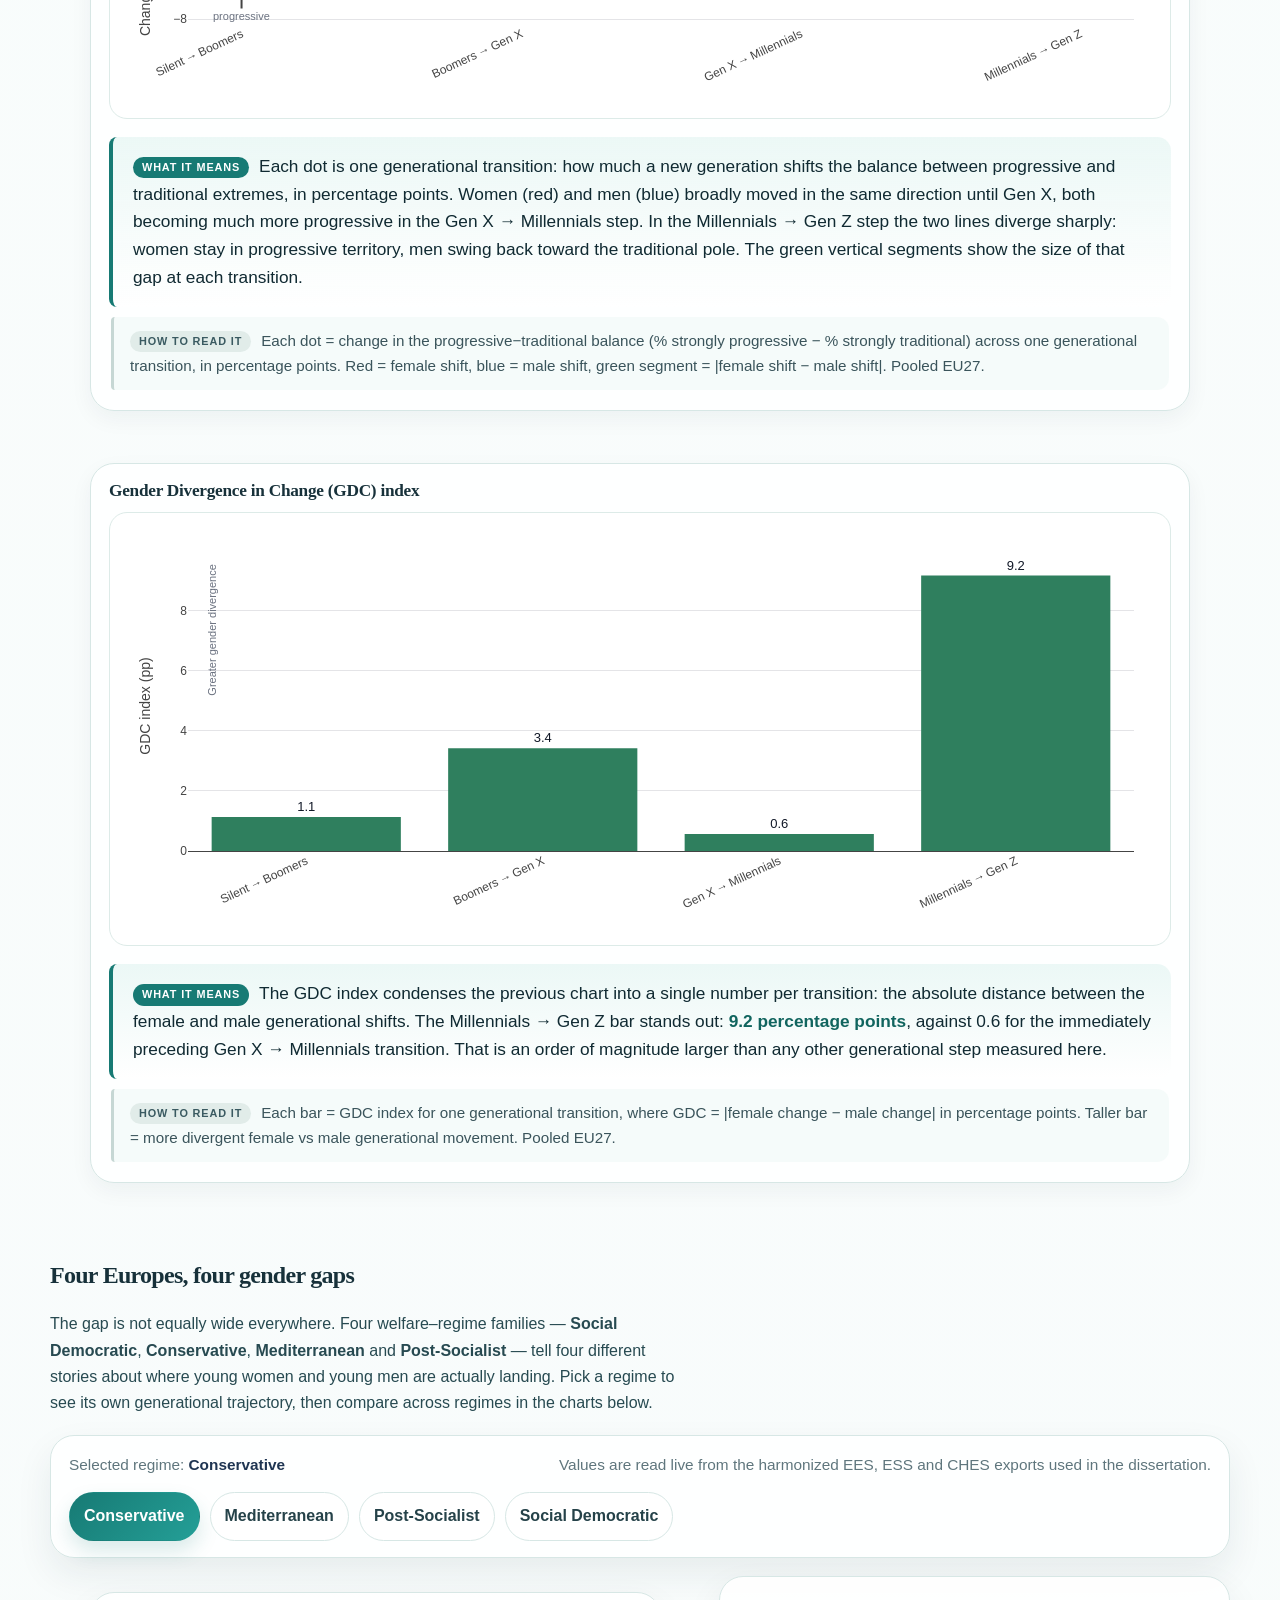
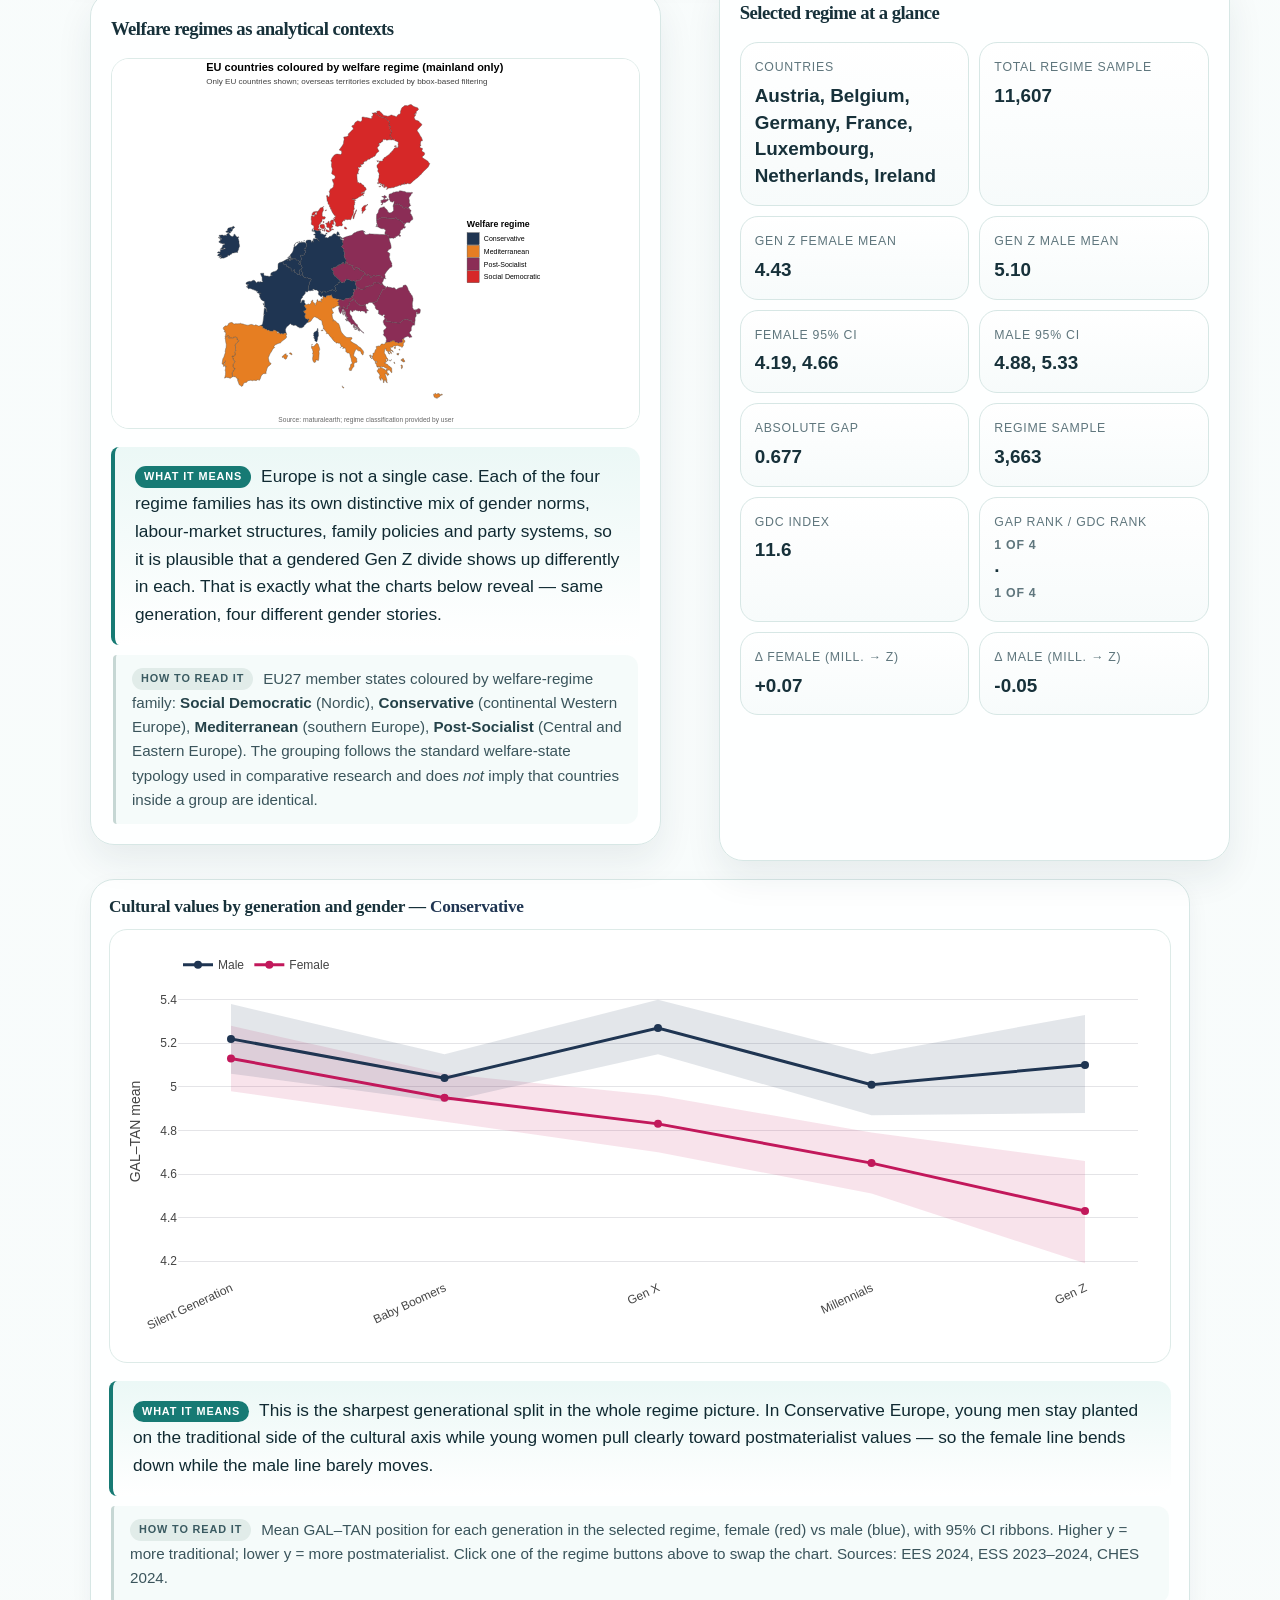
==== commit 6040e9a7: "Add SGC favicon" ====
--- a/chapter-4.html
+++ b/chapter-4.html
@@ -4,6 +4,7 @@
   <meta charset="UTF-8" />
   <meta http-equiv="refresh" content="0; url=index.html" />
   <title>Redirecting to the main page</title>
+  <link rel="icon" href="favicon.svg" type="image/svg+xml" />
   <link rel="canonical" href="index.html" />
   <script>
     // Preserve section anchor if present; otherwise go to the main page root.
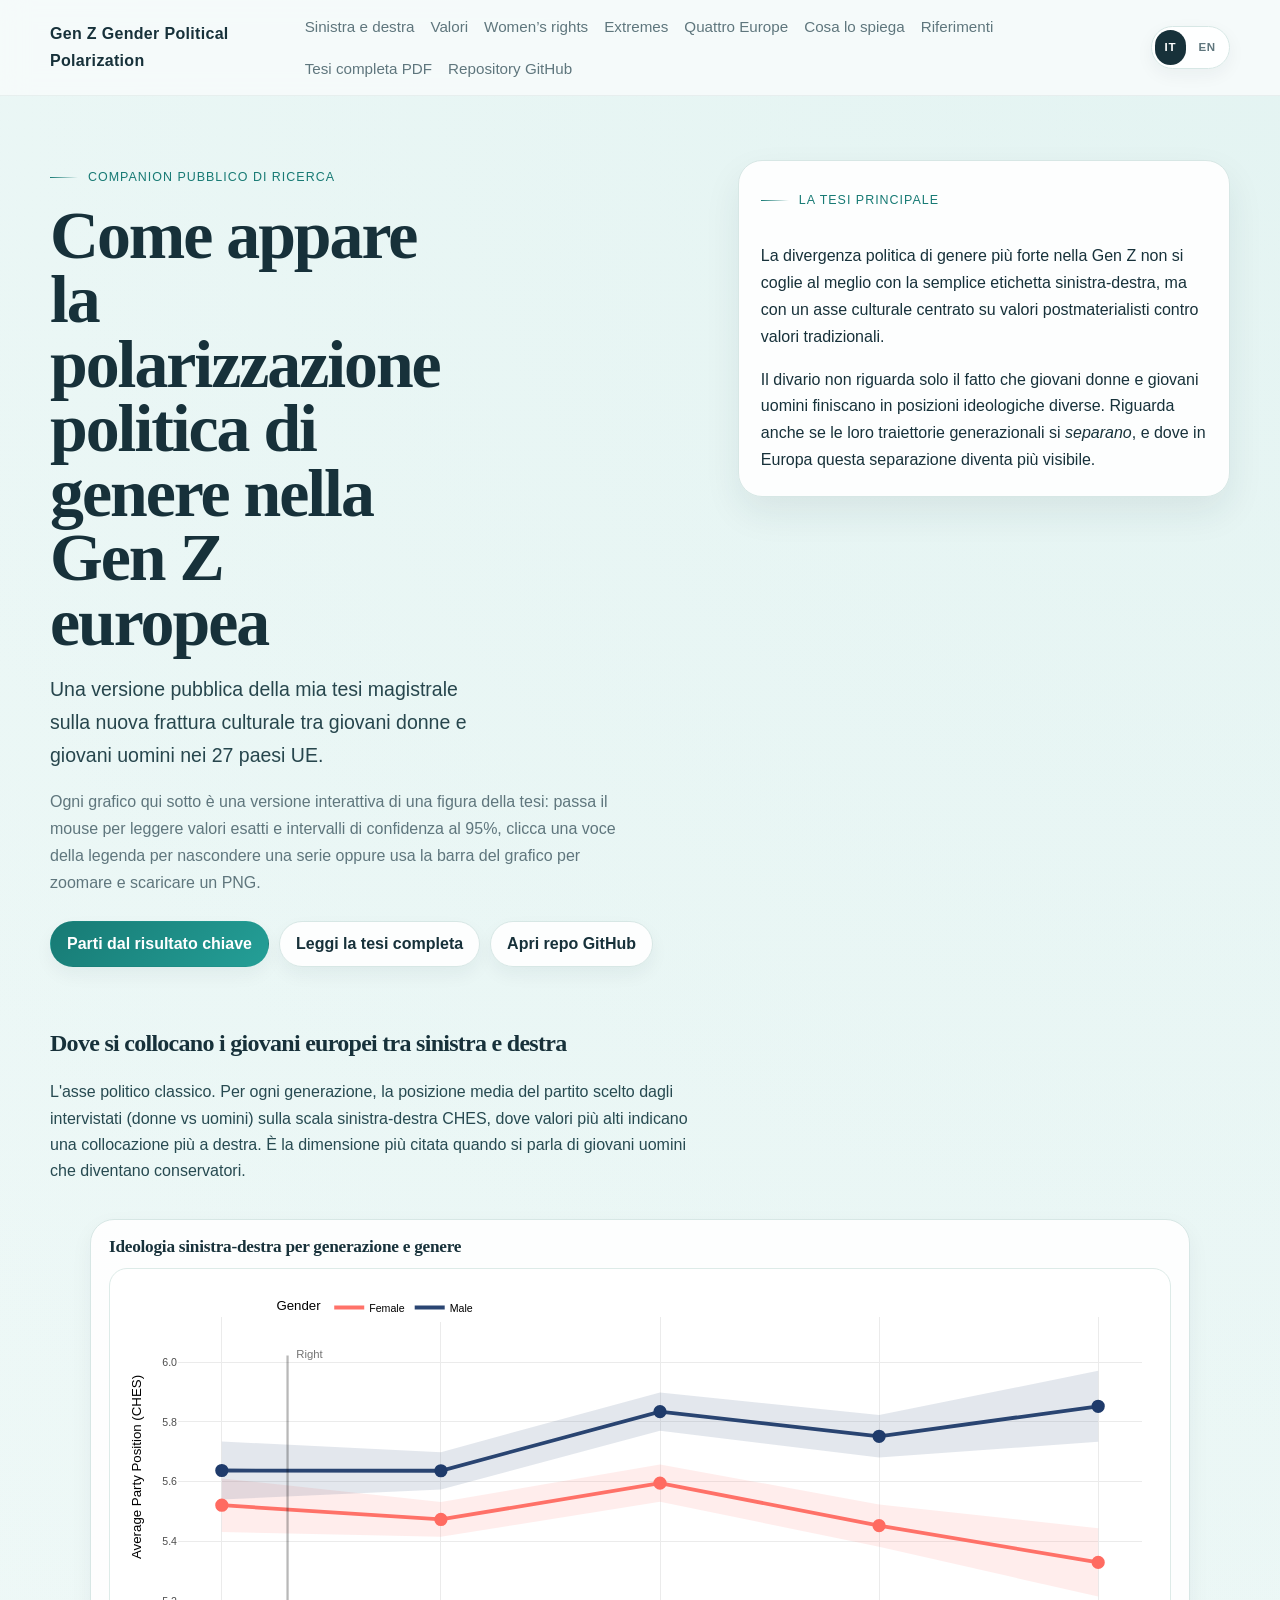
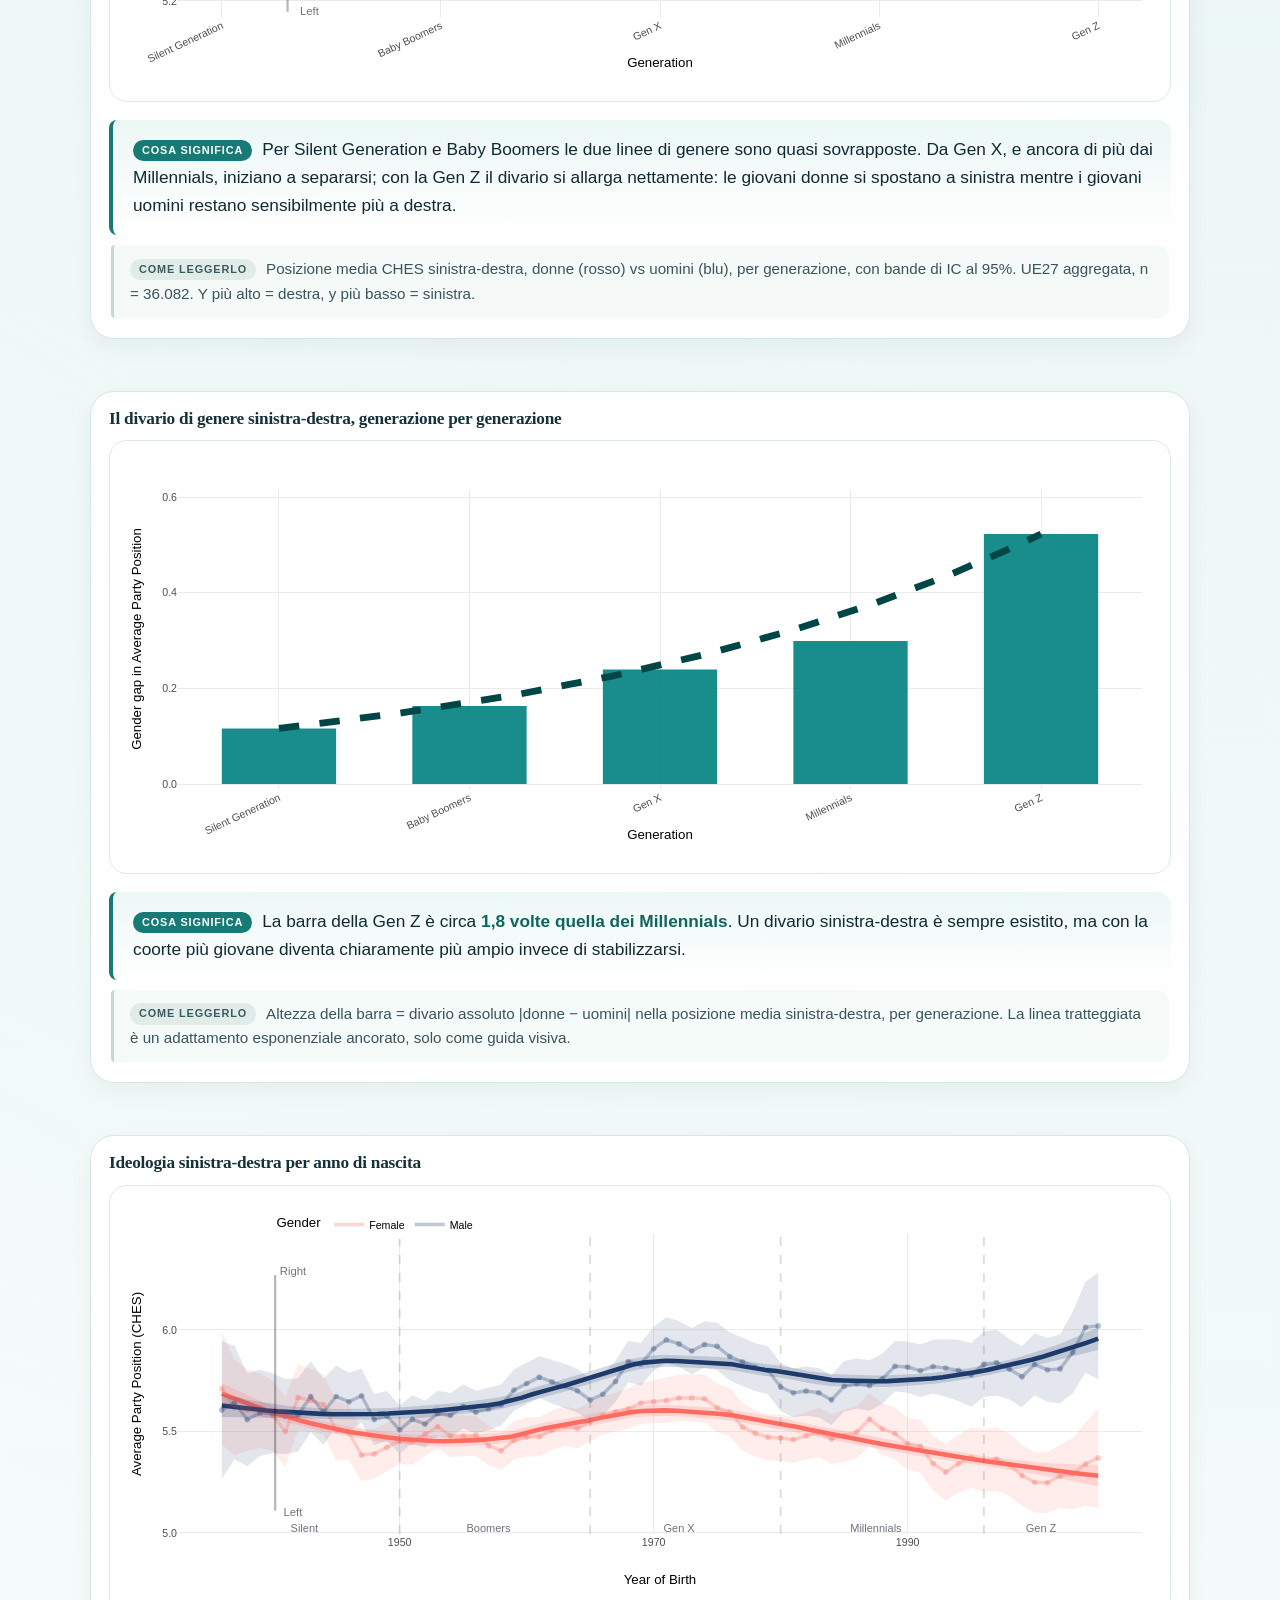
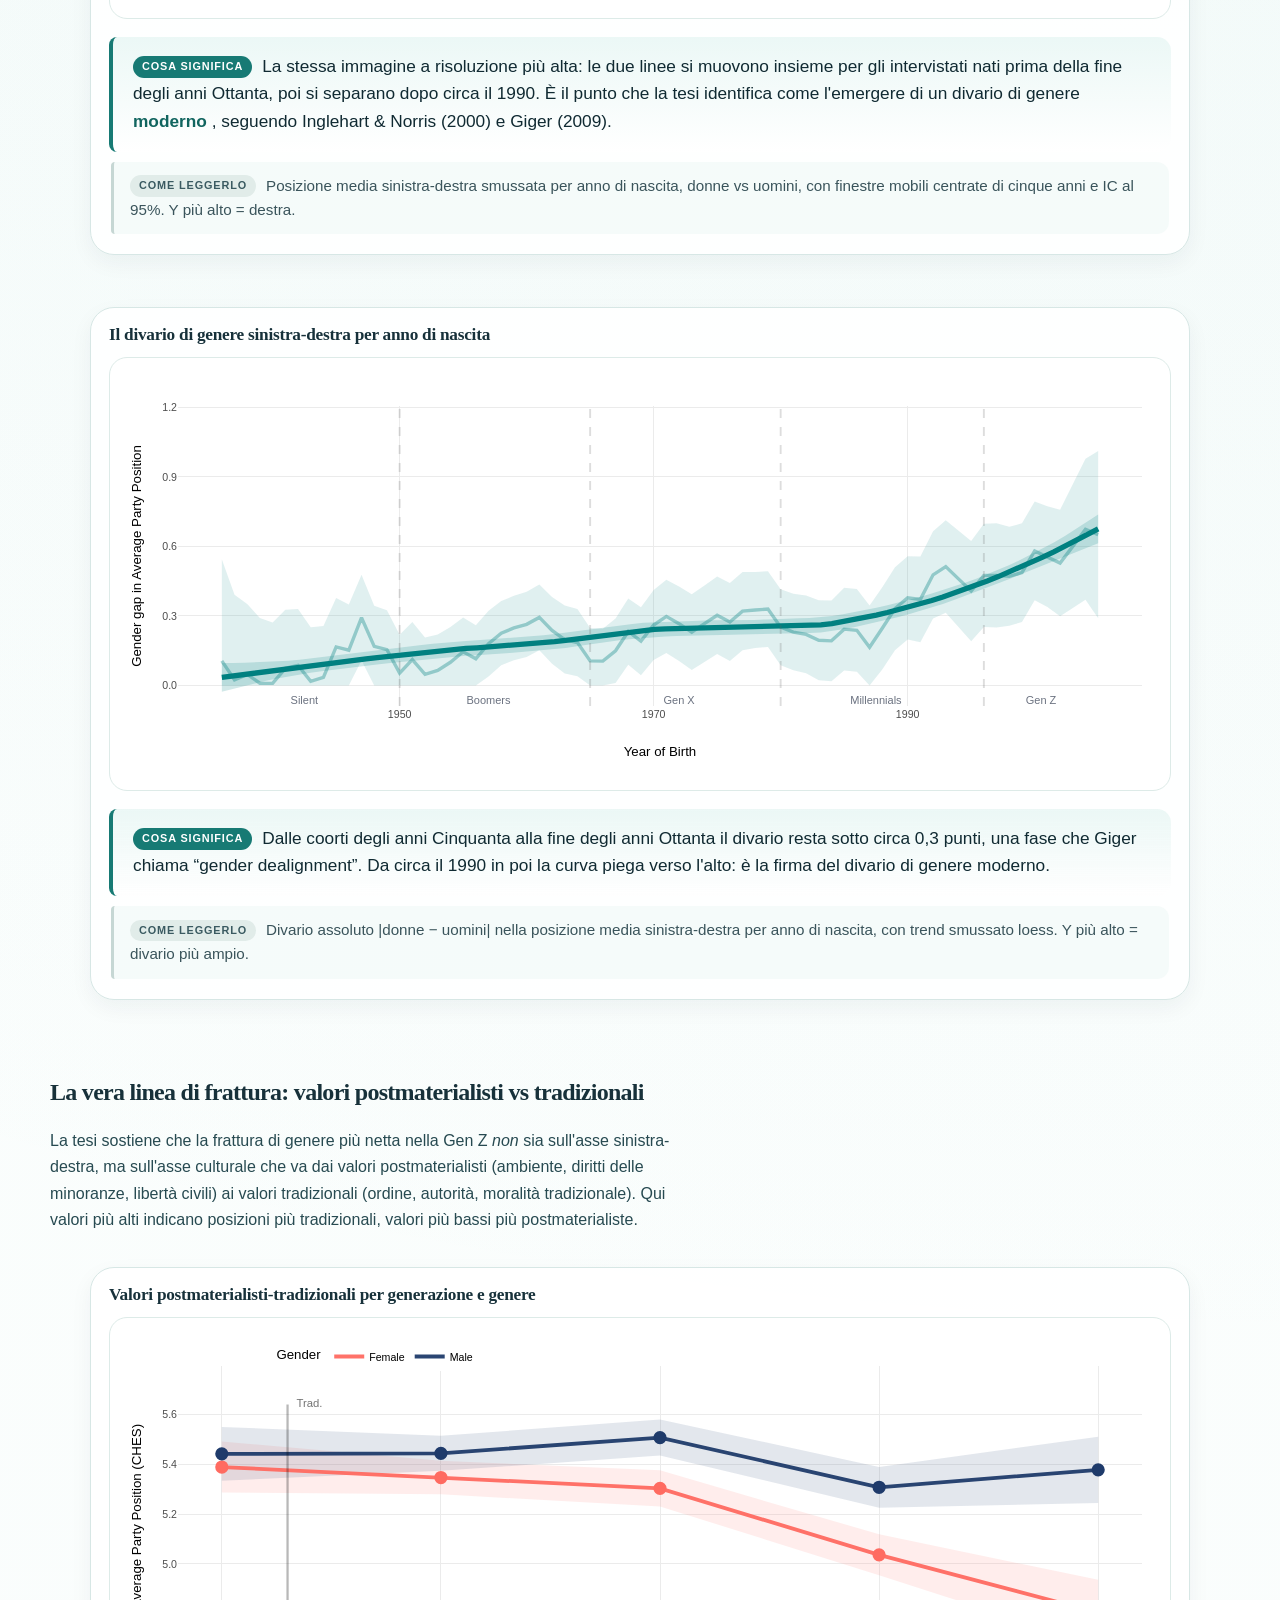
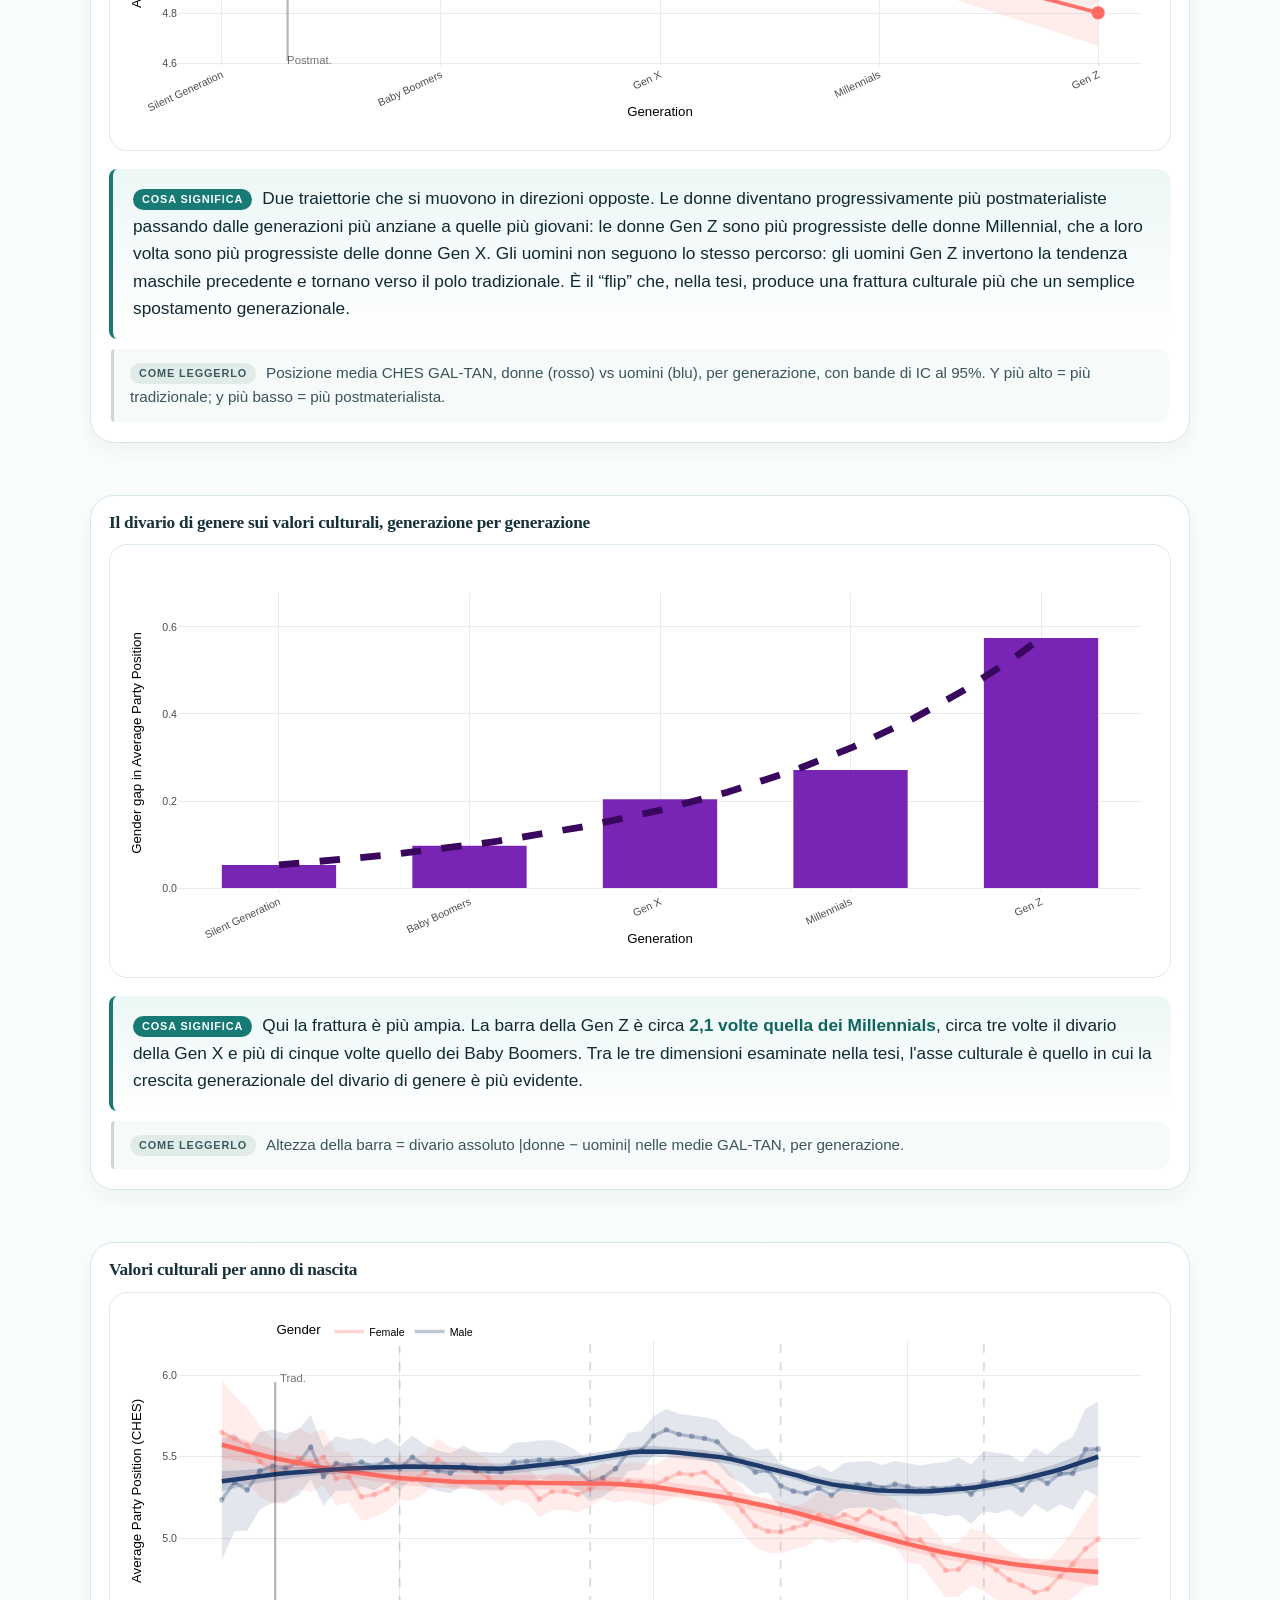
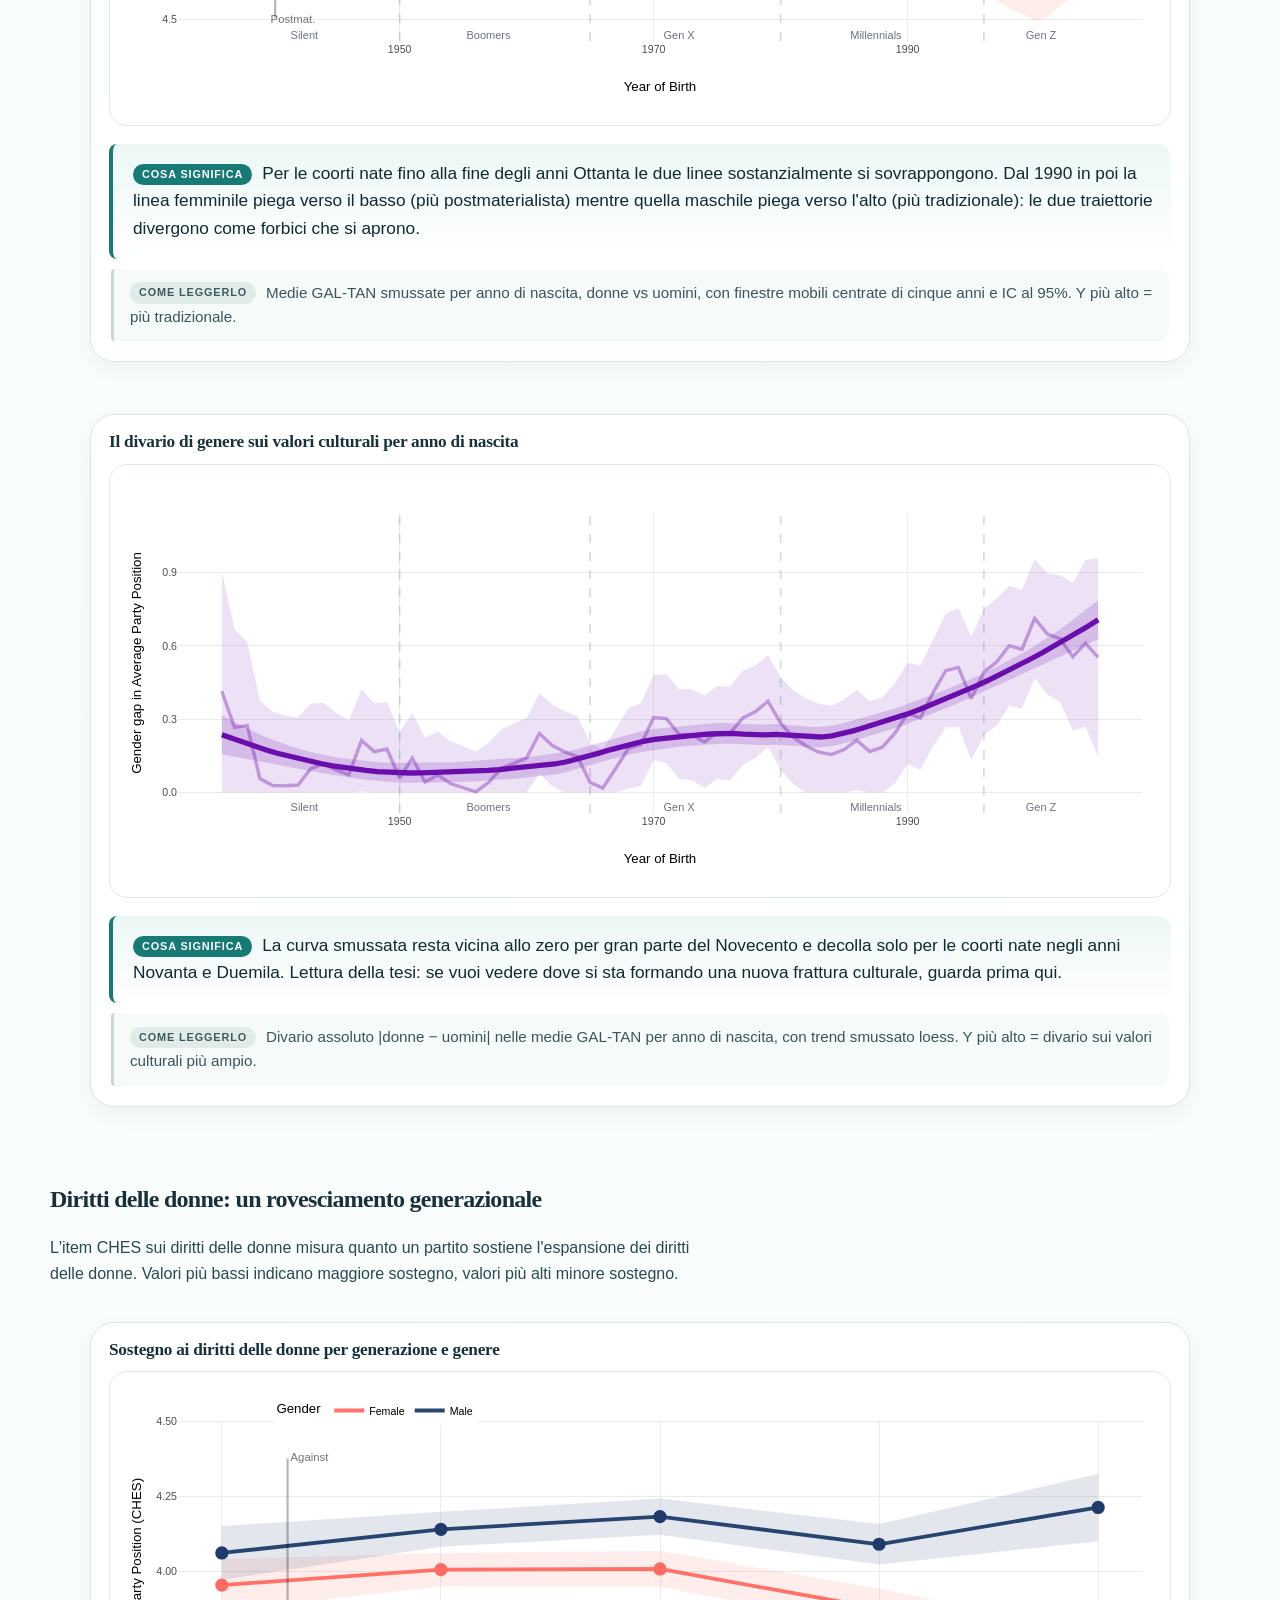
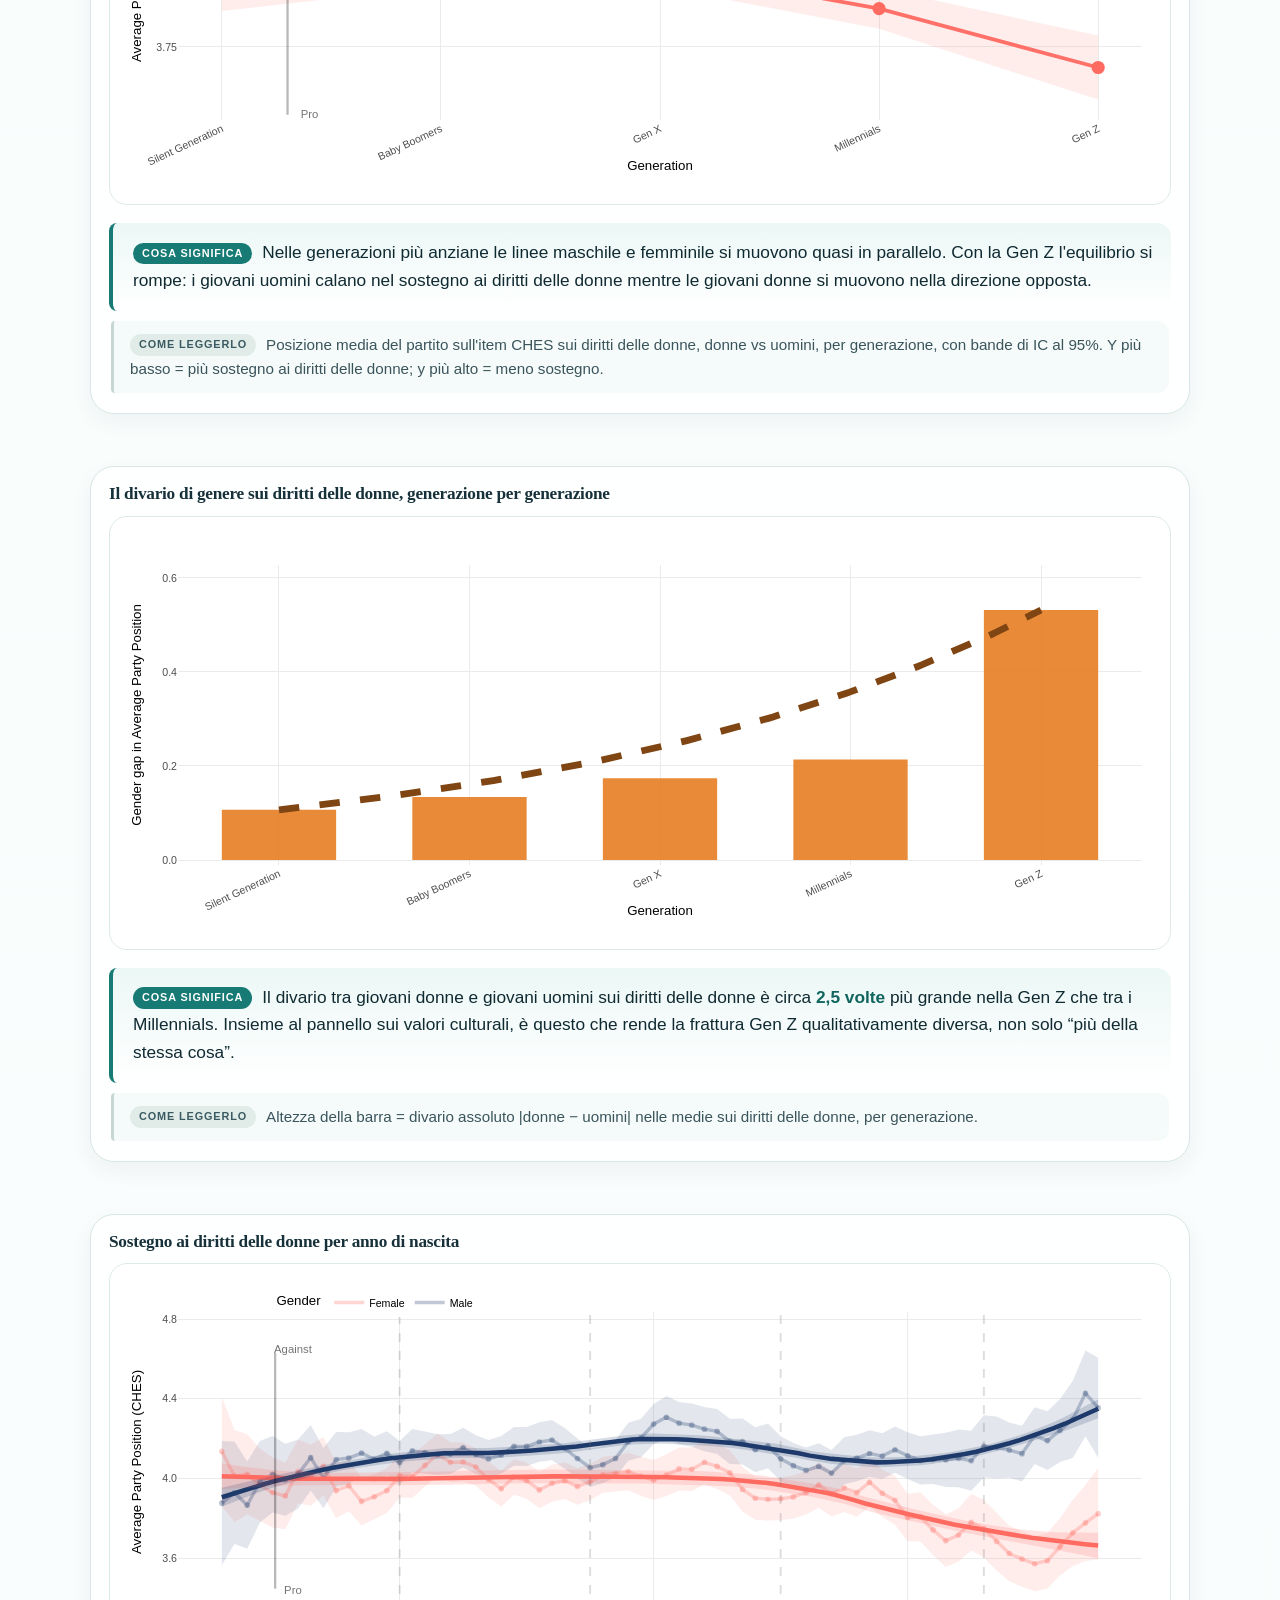
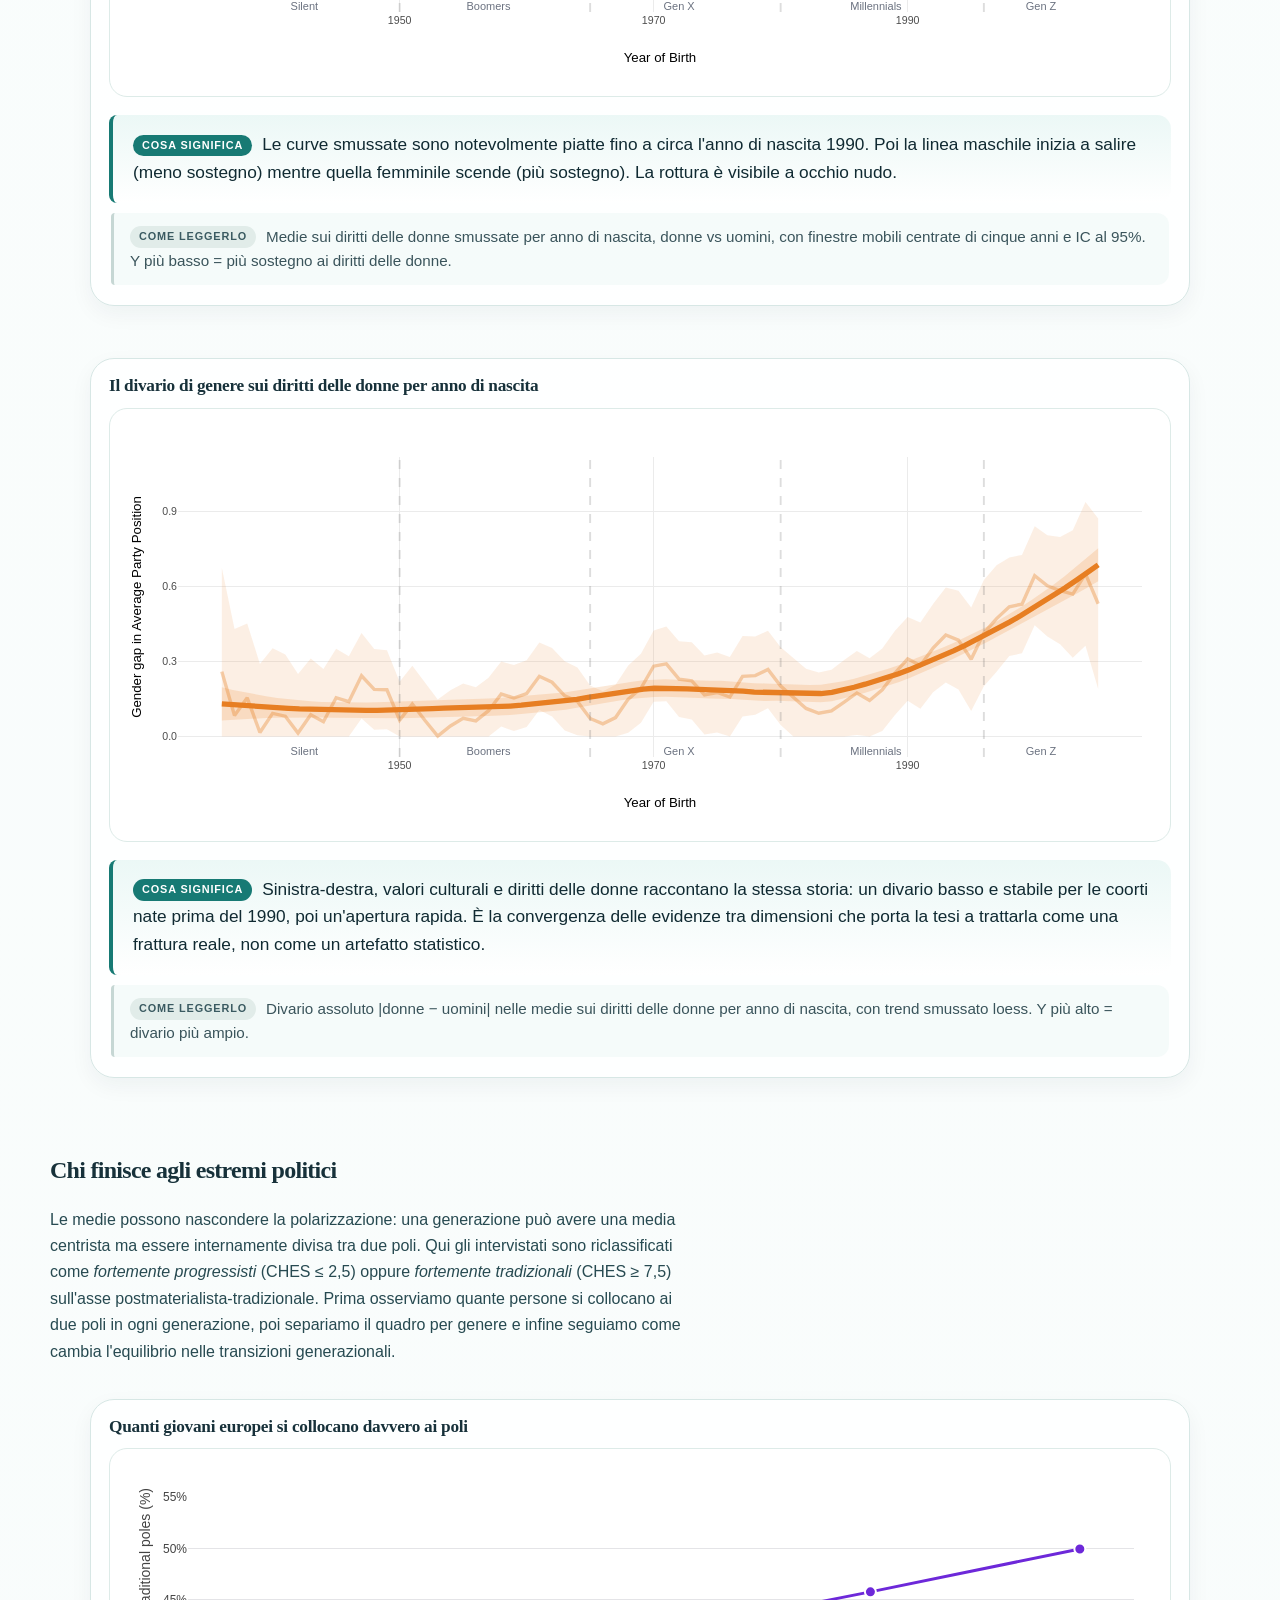
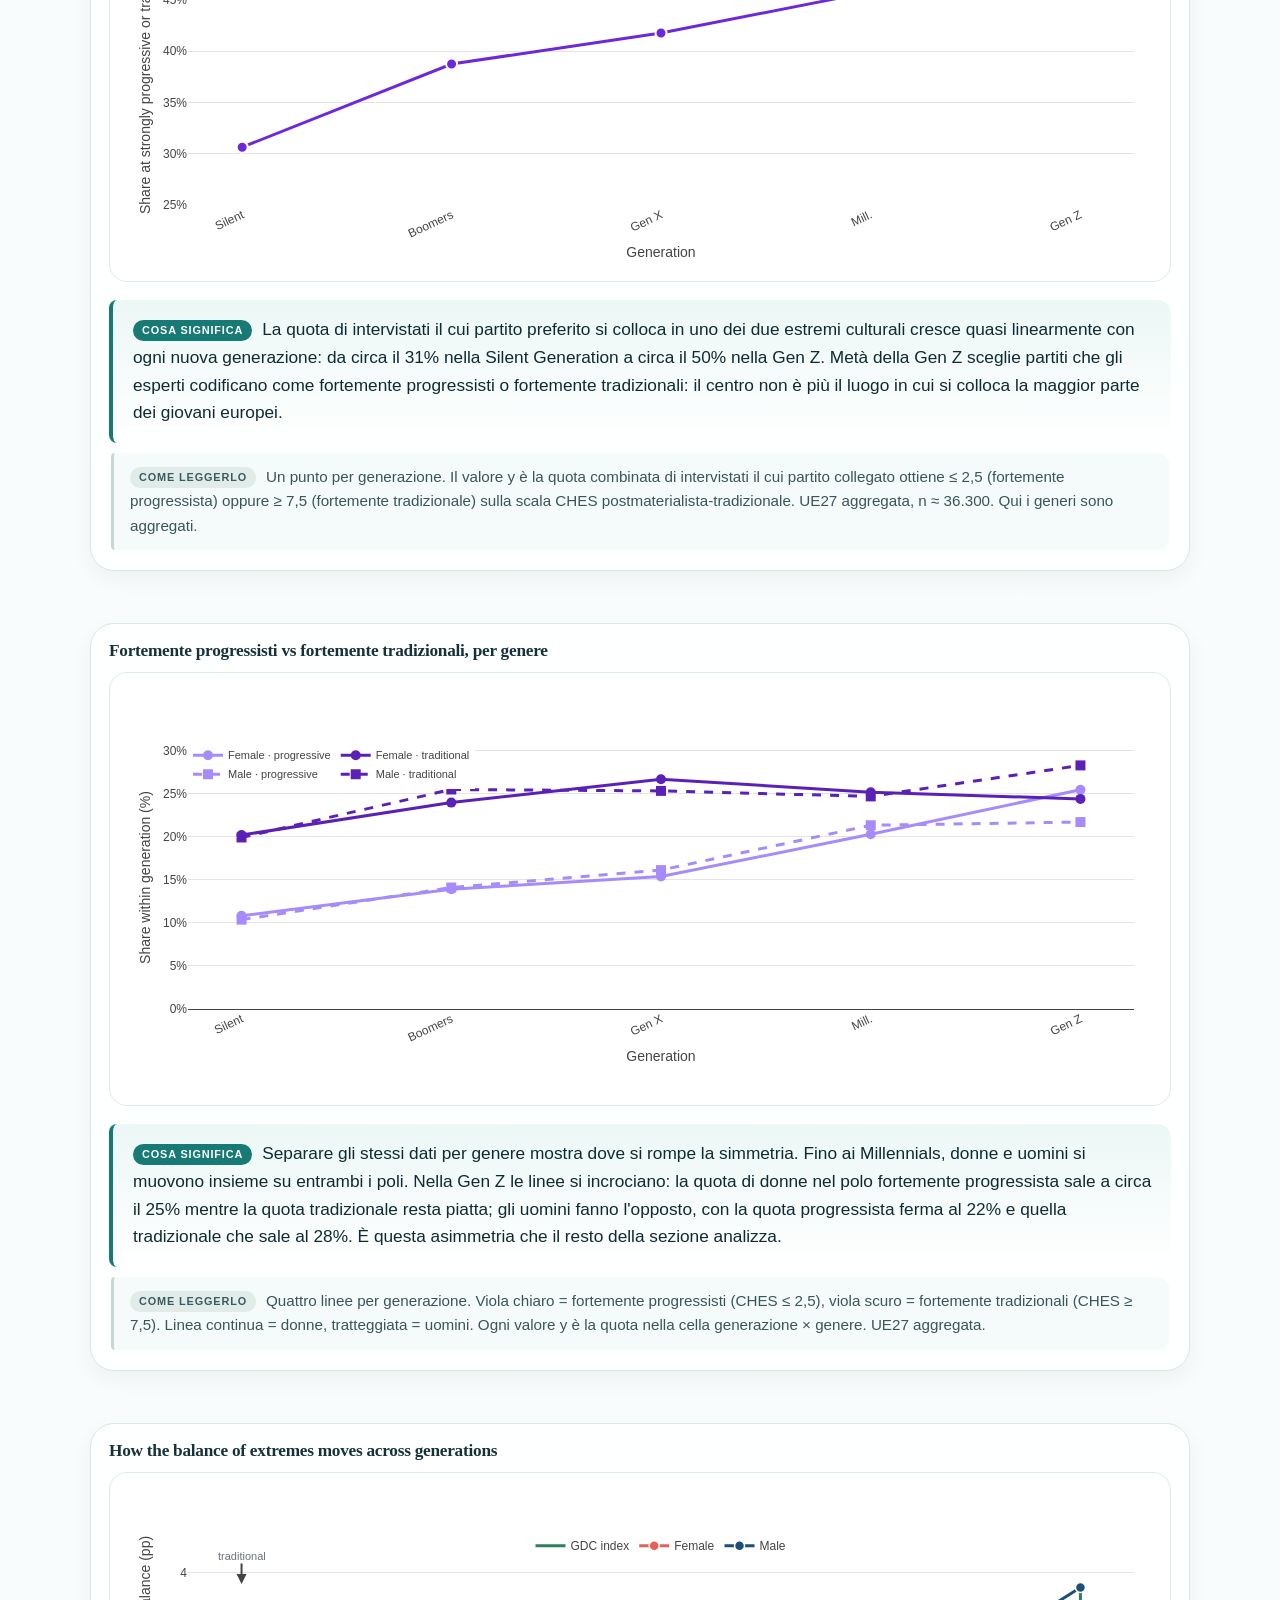
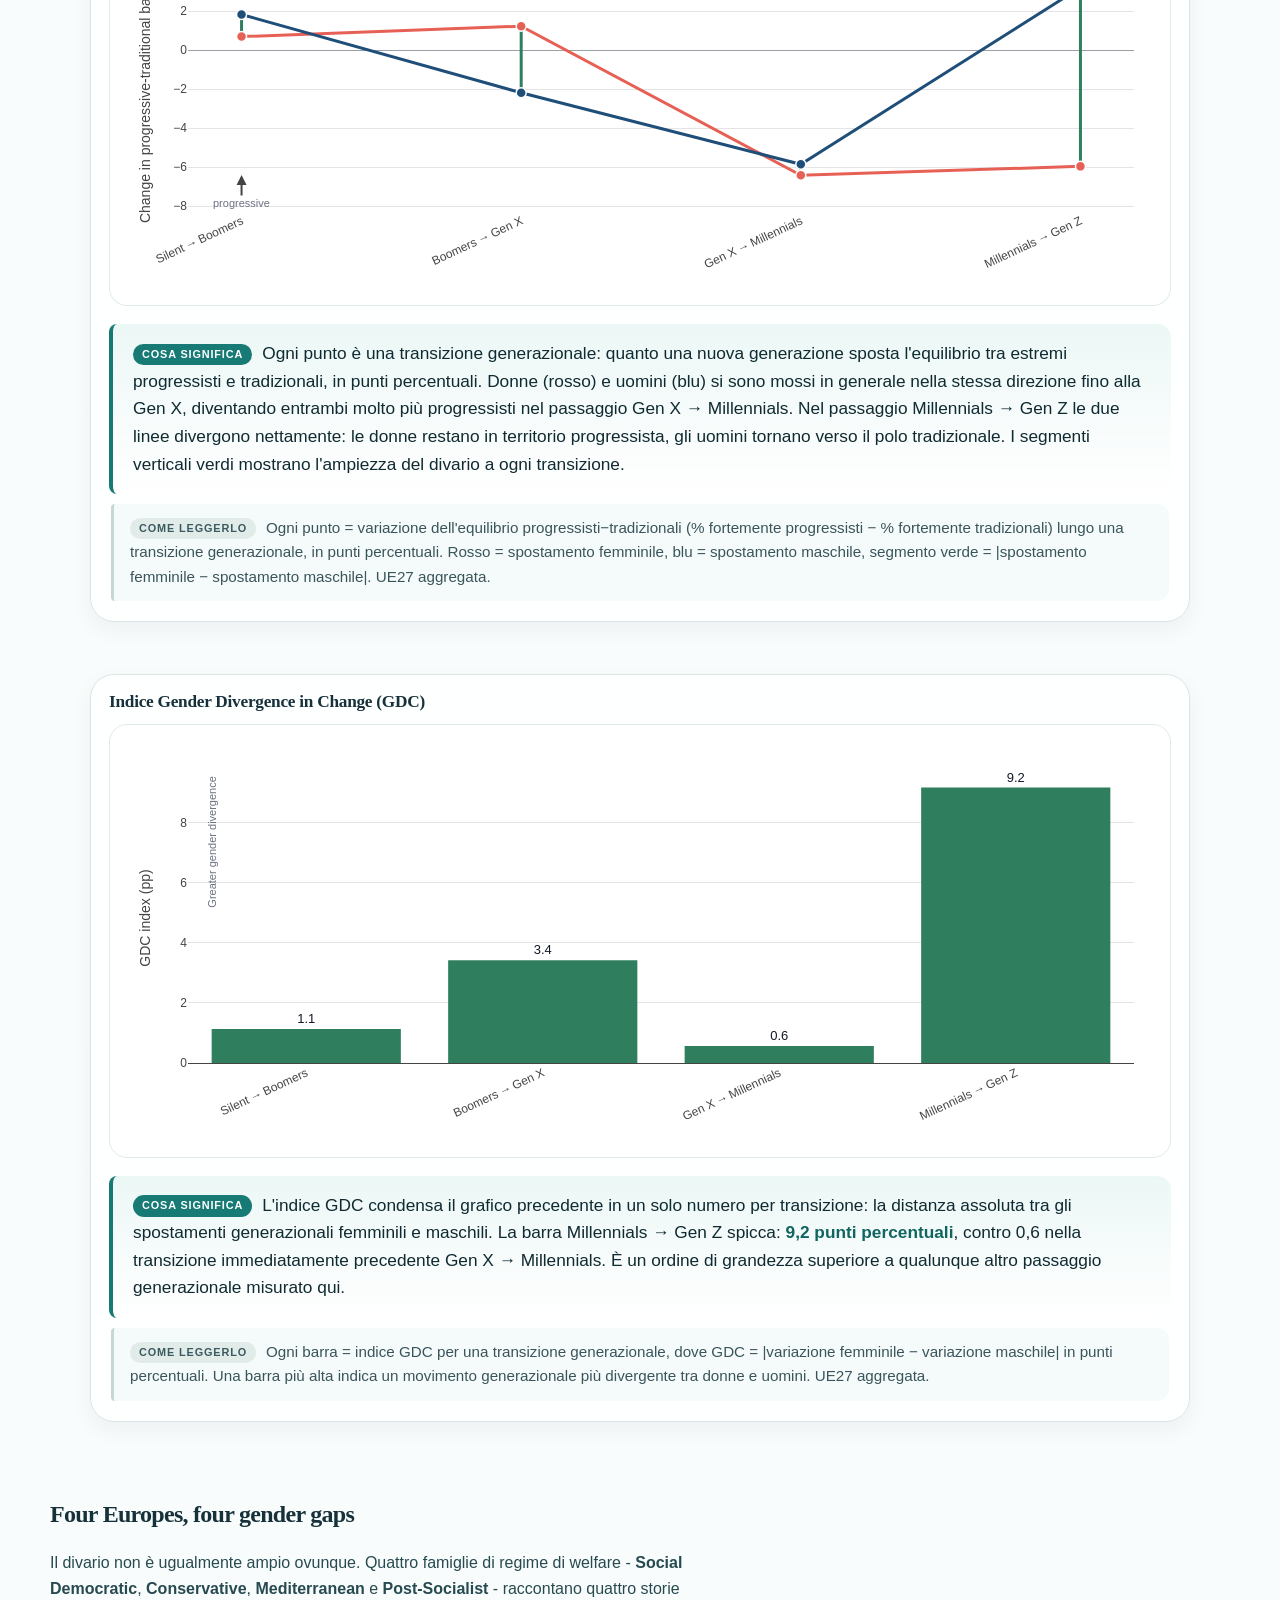
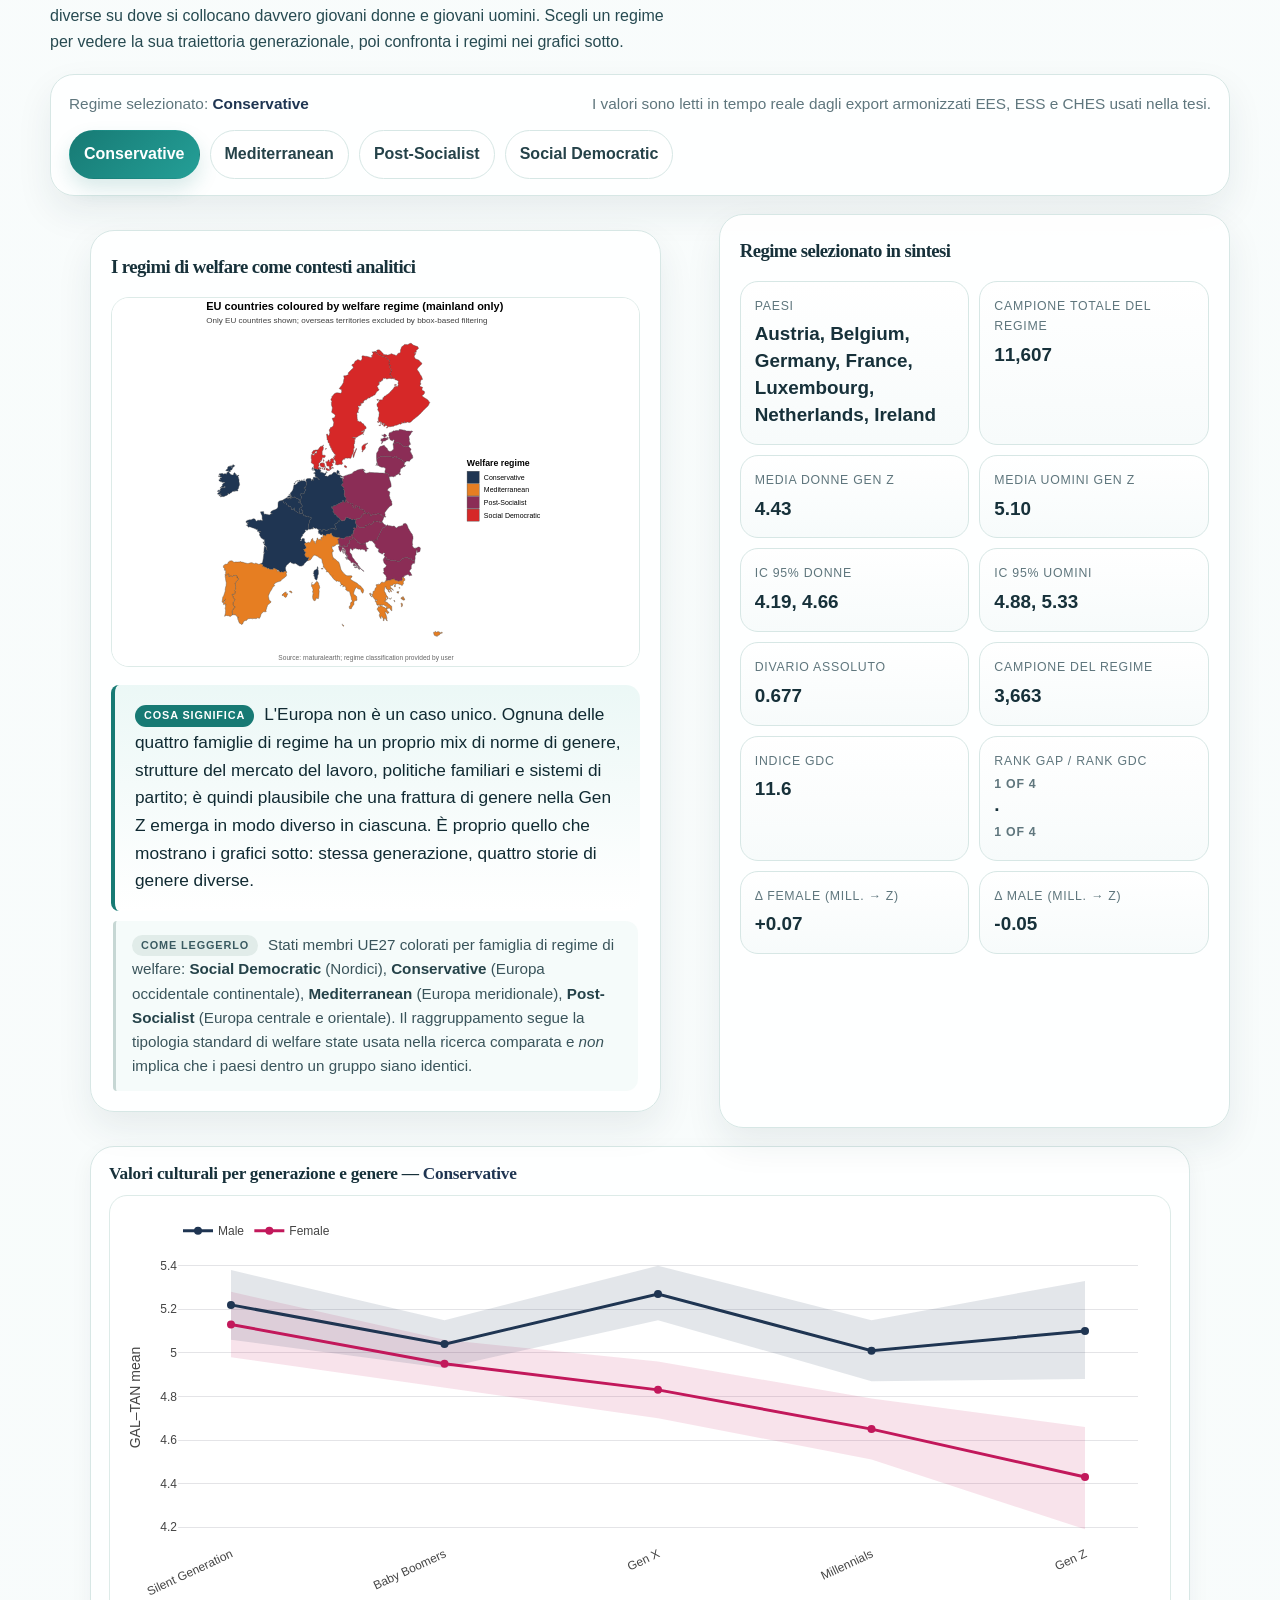
==== commit 0188de52: "Update shared SGC favicon" ====
--- a/chapter-4.html
+++ b/chapter-4.html
@@ -4,7 +4,7 @@
   <meta charset="UTF-8" />
   <meta http-equiv="refresh" content="0; url=index.html" />
   <title>Redirecting to the main page</title>
-  <link rel="icon" href="favicon.svg" type="image/svg+xml" />
+  <link rel="icon" href="favicon.svg?v=sgc2" type="image/svg+xml" />
   <link rel="canonical" href="index.html" />
   <script>
     // Preserve section anchor if present; otherwise go to the main page root.
